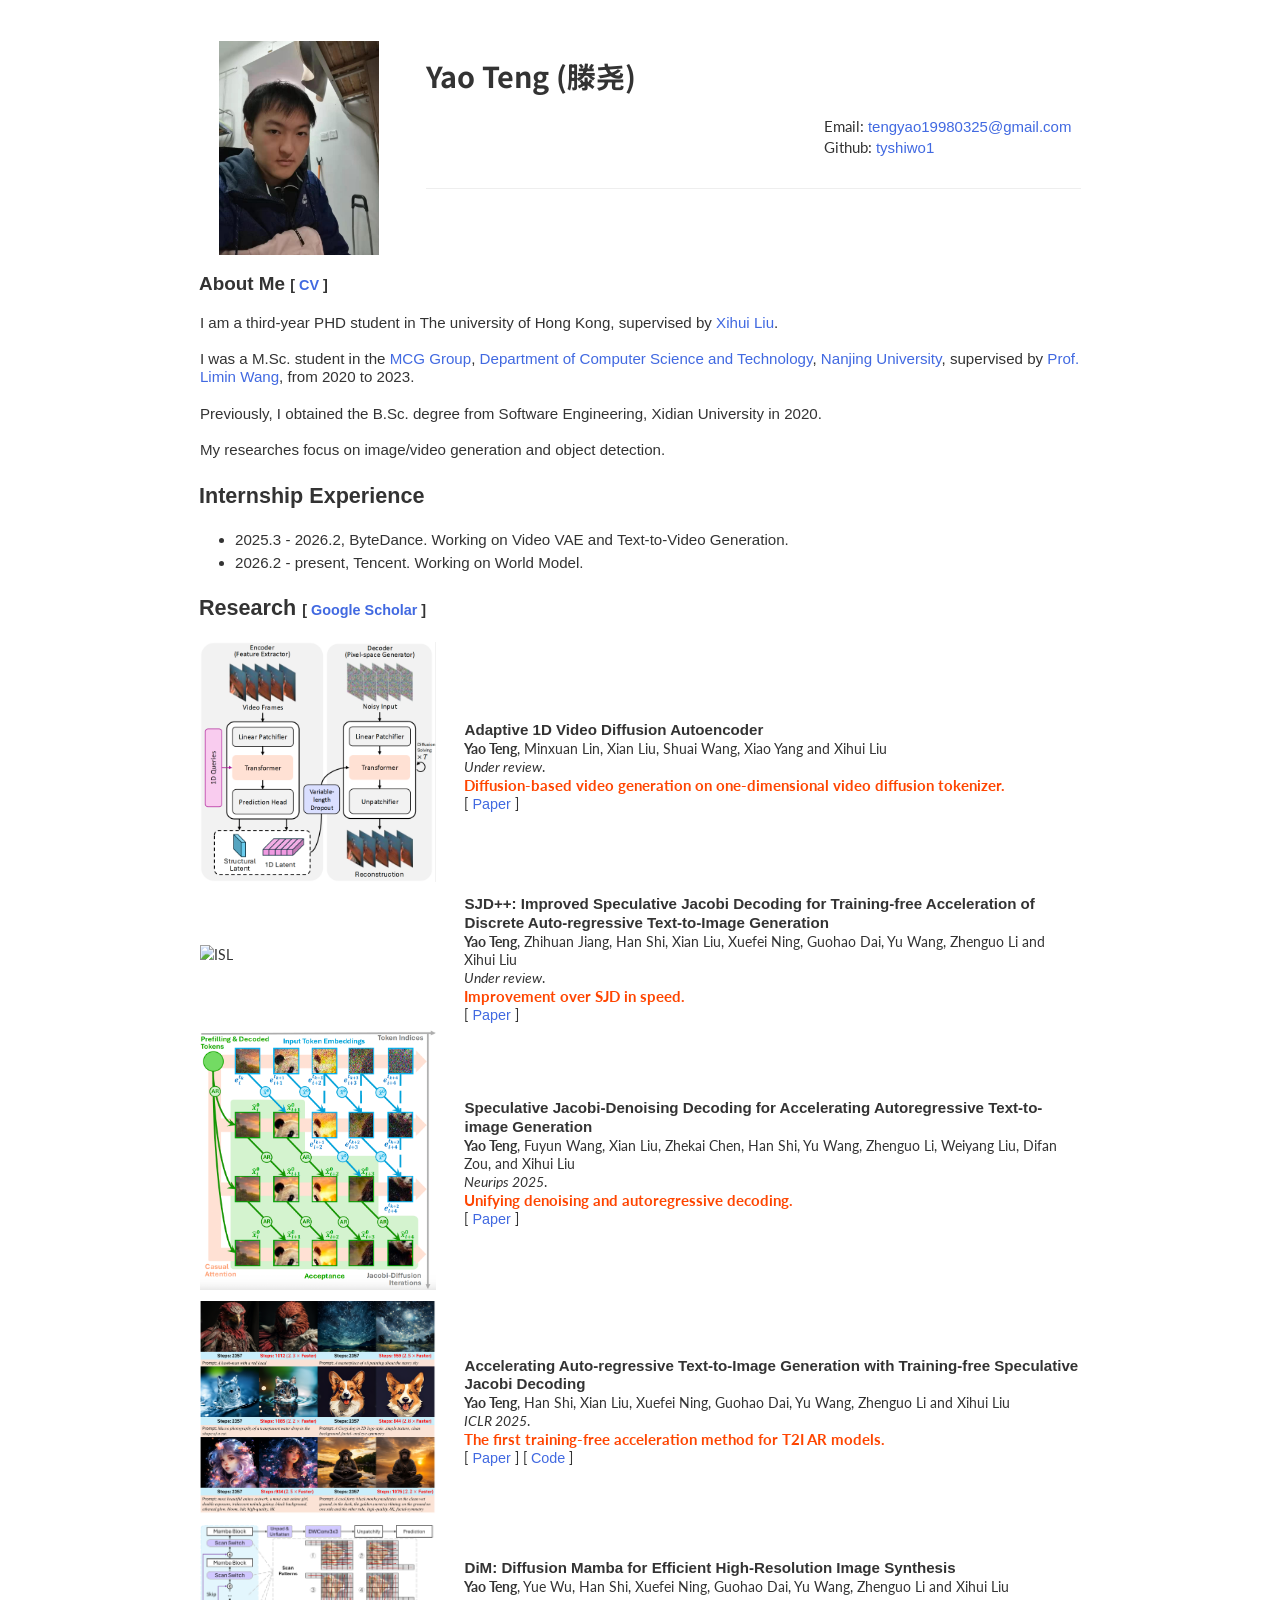
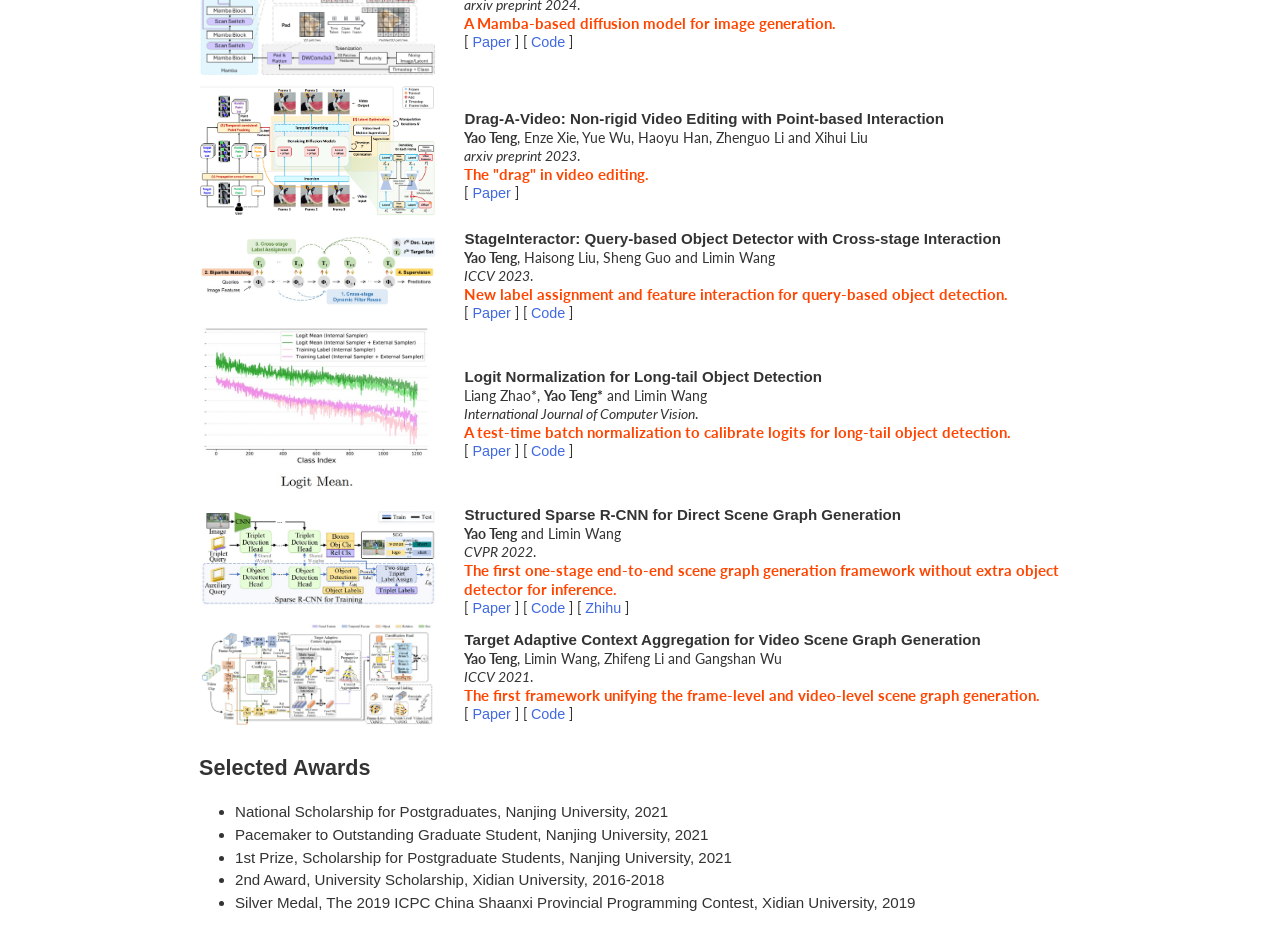
==== index.html @ 65723d26 "Update index.html" ====
<!DOCTYPE html>
<html>
<head>

	<!-- Global site tag (gtag.js) - Google Analytics -->
	<script async src="https://www.googletagmanager.com/gtag/js?id=UA-172831425-1"></script>
	<script>
	window.dataLayer = window.dataLayer || [];
	function gtag(){dataLayer.push(arguments);}
	gtag('js', new Date());

	gtag('config', 'UA-172831425-1');
	</script>

	<meta content="en-us" http-equiv="Content-Language">
	<meta content="text/html; charset=utf-8" http-equiv="Content-Type">
	<title>Yao Teng - 滕尧</title>
	<meta charset="utf-8">
	<link rel="preconnect" href="https://fonts.googleapis.com">
	<link rel="preconnect" href="https://fonts.gstatic.com" crossorigin>
	<link href="https://fonts.googleapis.com/css2?family=Lato:ital,wght@0,400;0,700;1,400;1,700&family=Noto+Sans+SC:wght@500&family=Open+Sans&display=swap" rel="stylesheet">
	<link rel="stylesheet" href="css/style.css">
	<script src="https://kit.fontawesome.com/f48e169a29.js" crossorigin="anonymous"></script>
    <link href="css/bootstrap.min.css" rel="stylesheet">

    <!-- MathJax -->
    <!-- <script type="text/javascript"
      src="http://cdn.mathjax.org/mathjax/latest/MathJax.js?config=TeX-AMS-MML_HTMLorMML">
    </script> -->

</head>

<body>
	<div class="container">
		<div class="row">
			<div class="col-sm-3">
				<br/><br/>
				<center><img src="figures/tengyao_new.jpg" width=80% alt="Yao Teng"/></center>
			</div>
		
			<div class="col-sm-9">
				<div class="page-header">
					<div class="row">
						<div class="col-sm-9">
							<h1><font face="Noto Sans SC">Yao Teng <span lang="zh-cn">(滕尧)</span></font></h1>
						</div>
					</div>
					<div class="row">
						<div class="col-sm-7">
							<address>
								<font style="font-size: 12.5pt;">
								<br/>
								</font>
							</address>
						</div>
						<div class="col-sm-5">	
							<font style="font-size: 12.5pt;">
							<a href = "mailto: tengyao19980325@gmail.com" target="'_blank"> <i class="fa-solid fa-envelope"  ></i> </a> Email:  <a href = "mailto: tengyao19980325@gmail.com" target="'_blank"> tengyao19980325@gmail.com </a> <br>
							<a href = ""><i class="fa-brands fa-github"></i></a> Github: <a href="https://github.com/tyshiwo1" target="'_blank">tyshiwo1</a>
							</font>
							<br/><br/>
						</div>
					</div>
				</div>
			</div>
			<br><br>
		</div>


	<h2>About Me <font size="3"> [ <a href="CV_YaoTeng.pdf" target="'_blank">CV</a> ] </h2>
	<table border="1" style="border-width: 0px;">
		<tbody>
			<tr>
				<td style="border-style: none; border-width: medium;">
					<p style="margin-top: 0px; margin-bottom: 3px; line-height: 1.2;"><font face=Helvetica style="font-size: 1.05em;">
					I am a third-year PHD student in The university of Hong Kong, supervised by <a href="https://xh-liu.github.io/" target="'_blank">Xihui Liu</a>. <br>
                    <br>
                    I was a M.Sc. student in the <a href="http://mcg.nju.edu.cn/en/index.html" target="'_blank">MCG Group</a>, <a href="https://www.nju.edu.cn/EN/7f/6b/c7136a163691/page.htm" target="'_blank">Department of Computer Science and Technology</a>, <a href="https://www.nju.edu.cn/EN/main.htm" target="'_blank"> Nanjing University</a>, supervised by <a href="http://wanglimin.github.io/" target="'_blank">Prof. Limin Wang</a>, from 2020 to 2023. <br>
					<br>
					Previously, I obtained the B.Sc. degree from Software Engineering, Xidian University in 2020.  <br>
					<br>
					My researches focus on image/video generation and object detection.  <br>
					
				</td>
			</tr>
		</tbody>
	</table>

	<h2>Internship Experience</h2>
		<font style="line-height: 1.5;font-size: 1.05em;">
			<ul>
				<li>2025.3 - 2026.2, ByteDance. Working on Video VAE and Text-to-Video Generation.</li>
				<li>2026.2 - present, Tencent. Working on World Model.</li>			</ul>
		</font>

	<h2>Research  <font size="3"> [ <a href="https://scholar.google.com.hk/citations?user=eLIsViIAAAAJ&hl=en" target="'_blank">Google Scholar</a> ] </font> </h2>
	<table style="border-width: 2px;">

		<tbody><tr></tr>
			<td width="30%" valign="middle"><p><img src="figures/onedva.png" width=90% alt="ISL" style="border-style: none" align="top"></p></td>
			<td width="70%" valign="middle"><p style="margin-top: 3px; margin-bottom: 3px; line-height: 1.25;"> 
				<b>Adaptive 1D Video Diffusion Autoencoder </b><br>
				<strong>Yao Teng</strong>, Minxuan Lin, Xian Liu, Shuai Wang, Xiao Yang and Xihui Liu<br>
				<em>Under review</em>.<br>
				<alert>Diffusion-based video generation on one-dimensional video diffusion tokenizer. </alert><br>
			[ <a href="https://arxiv.org/abs/2602.04220" target="'_blank">Paper</a> ]
			</p></td></tr>
		</tbody>

		<tbody><tr></tr>
			<td width="30%" valign="middle"><p><img src="figures/sjd++.png" width=90% alt="ISL" style="border-style: none" align="top"></p></td>
			<td width="70%" valign="middle"><p style="margin-top: 3px; margin-bottom: 3px; line-height: 1.25;"> 
				<b>SJD++: Improved Speculative Jacobi Decoding for Training-free Acceleration of Discrete Auto-regressive Text-to-Image Generation </b><br>
				<strong>Yao Teng</strong>, Zhihuan Jiang, Han Shi, Xian Liu, Xuefei Ning, Guohao Dai, Yu Wang, Zhenguo Li and Xihui Liu<br>
				<em>Under review</em>.<br>
				<alert>Improvement over SJD in speed. </alert><br>
			[ <a href="https://arxiv.org/abs/2512.07503" target="'_blank">Paper</a> ]
			</p></td></tr>
		</tbody>

		<tbody><tr></tr>
			<td width="30%" valign="middle"><p><img src="figures/sjd2.png" width=90% alt="ISL" style="border-style: none" align="top"></p></td>
			<td width="70%" valign="middle"><p style="margin-top: 3px; margin-bottom: 3px; line-height: 1.25;"> 
				<b>Speculative Jacobi-Denoising Decoding for Accelerating Autoregressive Text-to-image Generation </b><br>
				<strong>Yao Teng</strong>, Fuyun Wang, Xian Liu, Zhekai Chen, Han Shi, Yu Wang, Zhenguo Li, Weiyang Liu, Difan Zou, and Xihui Liu<br>
				<em>Neurips 2025</em>.<br>
				<alert>Unifying denoising and autoregressive decoding. </alert><br>
			[ <a href="https://arxiv.org/abs/2510.08994" target="'_blank">Paper</a> ]
			</p></td></tr>
		</tbody>

        <tbody><tr></tr>
			<td width="30%" valign="middle"><p><img src="figures/sjd.png" width=90% alt="ISL" style="border-style: none" align="top"></p></td>
			<td width="70%" valign="middle"><p style="margin-top: 3px; margin-bottom: 3px; line-height: 1.25;"> 
				<b>Accelerating Auto-regressive Text-to-Image Generation with Training-free Speculative Jacobi Decoding </b><br>
				<strong>Yao Teng</strong>, Han Shi, Xian Liu, Xuefei Ning, Guohao Dai, Yu Wang, Zhenguo Li and Xihui Liu<br>
				<em>ICLR 2025</em>.<br>
				<alert>The first training-free acceleration method for T2I AR models. </alert><br>
			[ <a href="https://arxiv.org/abs/2410.01699" target="'_blank">Paper</a> ]
			[ <a href="https://github.com/tyshiwo1/SJD-T2I-AR" target="'_blank">Code</a> ]
			</p></td></tr>
		</tbody>
		
		<tbody><tr>
			<td width="30%" valign="middle"><p><img src="figures/dim.png" width=90% alt="ISL" style="border-style: none" align="top"></p></td>
			<td width="70%" valign="middle"><p style="margin-top: 3px; margin-bottom: 3px; line-height: 1.25;"> 
				<b>DiM: Diffusion Mamba for Efficient High-Resolution Image Synthesis </b><br>
				<strong>Yao Teng</strong>, Yue Wu, Han Shi, Xuefei Ning, Guohao Dai, Yu Wang, Zhenguo Li and Xihui Liu<br>
				<em>arxiv preprint 2024</em>.<br>
				<alert>A Mamba-based diffusion model for image generation. </alert><br>
			[ <a href="https://arxiv.org/pdf/2405.14224" target="'_blank">Paper</a> ]
			[ <a href="https://github.com/tyshiwo1/DiM-DiffusionMamba" target="'_blank">Code</a> ]
			</p></td></tr>
		</tbody>

		<tbody><tr>
			<td width="30%" valign="middle"><p><img src="figures/dragavideo.png" width=90% alt="ISL" style="border-style: none" align="top"></p></td>
			<td width="70%" valign="middle"><p style="margin-top: 3px; margin-bottom: 3px; line-height: 1.25;"> 
				<b>Drag-A-Video: Non-rigid Video Editing with Point-based Interaction </b><br>
				<strong>Yao Teng</strong>, Enze Xie, Yue Wu, Haoyu Han, Zhenguo Li and Xihui Liu<br>
				<em>arxiv preprint 2023</em>.<br>
				<alert>The "drag" in video editing. </alert><br>
			[ <a href="https://arxiv.org/pdf/2312.02936.pdf" target="'_blank">Paper</a> ]
			</p></td></tr>
		</tbody>
        
        <tbody><tr>
			<td width="30%" valign="middle"><p><img src="figures/stage_interactor.jpg" width=90% alt="ISL" style="border-style: none" align="top"></p></td>
			<td width="70%" valign="middle"><p style="margin-top: 3px; margin-bottom: 3px; line-height: 1.25;"> 
				<b>StageInteractor: Query-based Object Detector with Cross-stage Interaction </b><br>
				<strong>Yao Teng</strong>, Haisong Liu, Sheng Guo and Limin Wang<br>
				<em>ICCV 2023</em>.<br>
				<alert>New label assignment and feature interaction for query-based object detection. </alert><br>
			[ <a href="https://openaccess.thecvf.com/content/ICCV2023/papers/Teng_StageInteractor_Query-based_Object_Detector_with_Cross-stage_Interaction_ICCV_2023_paper.pdf" target="'_blank">Paper</a> ]
			[ <a href="https://github.com/MCG-NJU/StageInteractor" target="'_blank">Code</a> ]
			</p></td></tr>
		</tbody>

		<tbody><tr>
			<td width="30%" valign="middle"><p><img src="figures/logn.jpg" width=90% alt="ISL" style="border-style: none" align="top"></p></td>
			<td width="70%" valign="middle"><p style="margin-top: 3px; margin-bottom: 3px; line-height: 1.25;"> 
				<b>Logit Normalization for Long-tail Object Detection </b><br>
				Liang Zhao*, <strong>Yao Teng*</strong> and Limin Wang<br>
				<em>International Journal of Computer Vision</em>.<br>
				<alert>A test-time batch normalization to calibrate logits for long-tail object detection. </alert><br>
			[ <a href="https://arxiv.org/pdf/2203.17020.pdf" target="'_blank">Paper</a> ]
			[ <a href="https://github.com/MCG-NJU/LogN" target="'_blank">Code</a> ]
			</p></td></tr>
		</tbody>

		<tbody><tr>
			<td width="30%" valign="middle"><p><img src="figures/ss-rcnn.jpg" width=90% alt="ISL" style="border-style: none" align="top"></p></td>
			<td width="70%" valign="middle"><p style="margin-top: 3px; margin-bottom: 3px; line-height: 1.25;">
				<b>Structured Sparse R-CNN for Direct Scene Graph Generation</b><br>
				<strong>Yao Teng</strong> and Limin Wang<br>
				<em>CVPR 2022</em>.<br>
				<alert>The first one-stage end-to-end scene graph generation framework without extra object detector for inference.</alert><br>
			[ <a href="https://openaccess.thecvf.com/content/CVPR2022/papers/Teng_Structured_Sparse_R-CNN_for_Direct_Scene_Graph_Generation_CVPR_2022_paper.pdf" target="'_blank">Paper</a> ]
			[ <a href="https://github.com/MCG-NJU/Structured-Sparse-RCNN" target="'_blank">Code</a> ]
            [ <a href="https://zhuanlan.zhihu.com/p/492255428" target="'_blank">Zhihu</a> ]
			</p></td></tr>
		</tbody>

		<tbody><tr>
			<td width="30%" valign="middle"><p><img src="figures/trace.jpg" width=90% alt="ISL" style="border-style: none" align="top"></p></td>
			<td width="70%" valign="middle"><p style="margin-top: 3px; margin-bottom: 3px; line-height: 1.25;">
				<b>Target Adaptive Context Aggregation for Video Scene Graph Generation</b><br>
				<strong>Yao Teng</strong>, Limin Wang, Zhifeng Li and Gangshan Wu<br>
				<em>ICCV 2021</em>.<br>
				<alert>The first framework unifying the frame-level and video-level scene graph generation.</alert><br>
			[ <a href="https://openaccess.thecvf.com/content/ICCV2021/papers/Teng_Target_Adaptive_Context_Aggregation_for_Video_Scene_Graph_Generation_ICCV_2021_paper.pdf" target="'_blank">Paper</a> ]
			[ <a href="https://github.com/MCG-NJU/TRACE" target="'_blank">Code</a> ]
			</p></td></tr>
		</tbody>
				
	</table>

	
	<h2>Selected Awards</h2>
		<font style="line-height: 1.5;font-size: 1.05em;">
			<ul>
				<li>National Scholarship for Postgraduates, Nanjing University, 2021</li>
				<li>Pacemaker to Outstanding Graduate Student, Nanjing University, 2021</li>
				<li>1st Prize, Scholarship for Postgraduate Students, Nanjing University, 2021</li>
                <li>2nd Award, University Scholarship, Xidian University, 2016-2018</li>
				<li>Silver Medal, The 2019 ICPC China Shaanxi Provincial Programming Contest, Xidian University, 2019</li>
			</ul>
		</font>

	<!--
	<h2> Miscellaneous</h2>
		<table border="1" style="border-width: 0px;" width="900">
			<tbody>
				<tr>
					<td style="border-style: none; border-width: medium;">
						<p style="margin-top: 3px; margin-bottom: 3px; line-height: 1;"><font face="Open Sans" style="font-size: 11pt;">
							TODO
						<br><br>
                            TODO
						<br><br>

					</font></p><font face="Open Sans" style="font-size: 11pt;"></font>
					</td>
				</tr>
			</tbody>
		</table><br>
		
	-->
	</div>
    <script type='text/javascript' id='clustrmaps' src='//cdn.clustrmaps.com/map_v2.js?cl=ff0202&w=155&t=n&d=S8GixmBxbfw9KGb7Jf6Zh1rT-XqpkzRGs7HO_MYdewM&co=68c0ff&ct=ffffff&cmo=eeff00&cmn=f6a2ff'></script>
</body>
---- css/style.css ----
h1{
    font-family: 'Noto Sans SC';
}

h2{
    font-family: Helvetica;
}
input,label,textarea,ul,li{
    font-family: Helvetica, sans-serif;
}

.container {
    zoom: 0.9;
    margin-left: auto;
    margin-right: auto;
    vertical-align: middle;
    text-align: middle;
    width: 980px;
    
}

a {
    text-decoration:none;
    font-family:Helvetica;
}
a:any-link{color: royalblue;}
a:link{color:royalblue;}
a:visited{color:royalblue;}
a:hover{color:blue;}

b {
font-family: Helvetica, sans-serif;
font-weight: bold;
font-size: 1.05em;
}

h1 {
    text-align: left;
}
/* * {
margin: 1pt;
padding: 1pt;
}
*/
body {
/* position: relative; */
/* margin: 3em auto 2em auto; */
/* width: 800px; */
font-family: Helvetica;
/* background: #eee; */
}

em, i {
	font-style:italic;
}

strong {
font-weight:bold;
}


alert {
font-family: 'Lato';
font-size: 1.05em;
font-weight: bold;
color: orangered;
}

pre, code {
font-family: 'Lucida Console', 'Andale Mono', 'Courier', monospaced;
margin: 1em 0;
padding: 0;
}
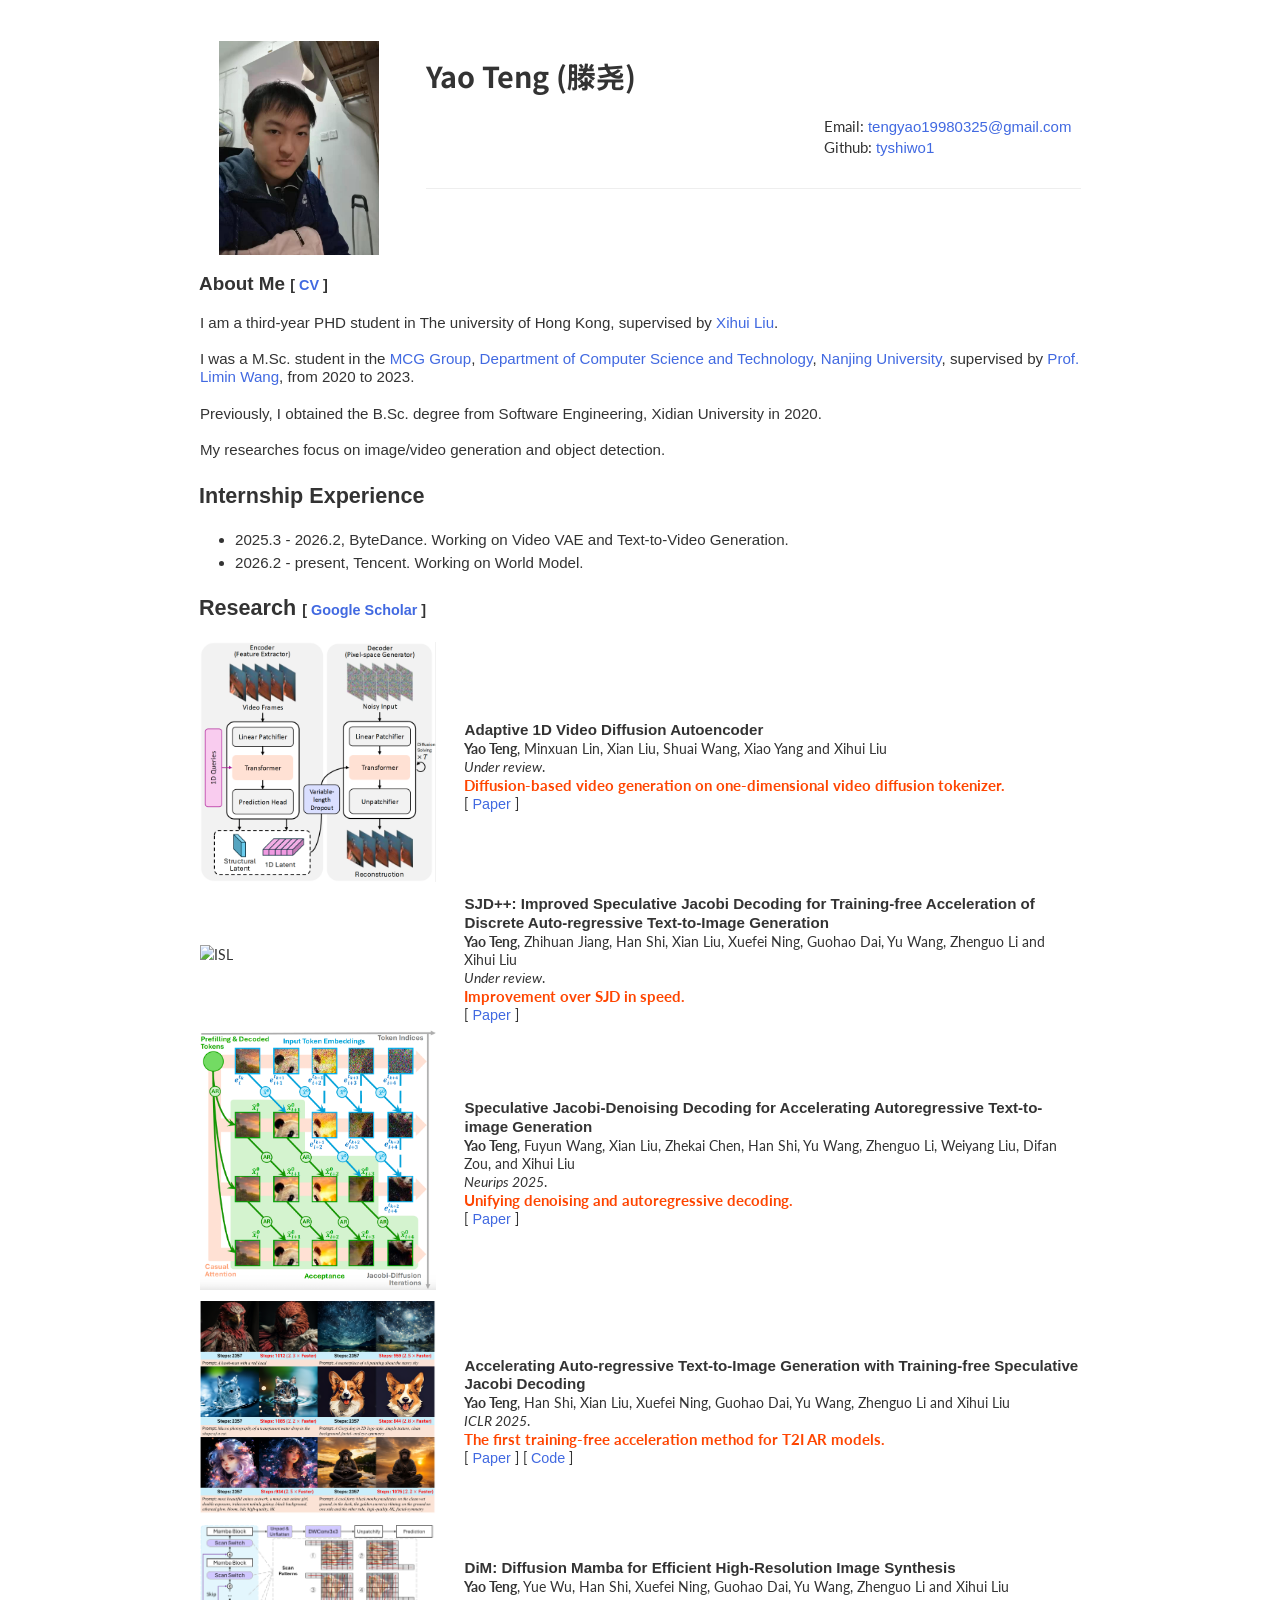
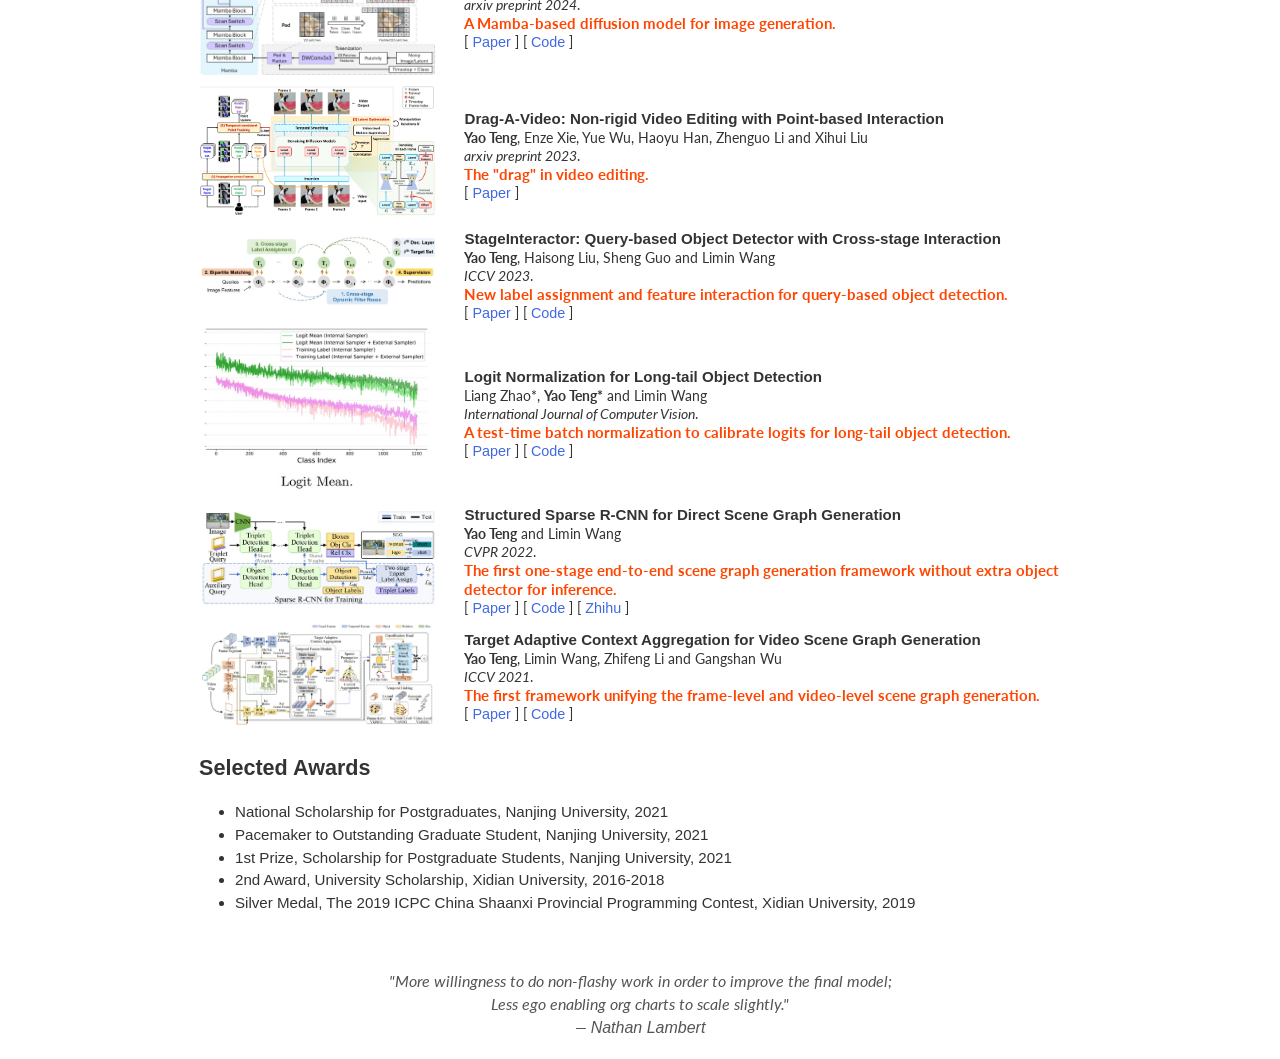
==== commit 11ae6a3d: "Update index.html" ====
--- a/index.html
+++ b/index.html
@@ -248,5 +248,13 @@
 		
 	-->
 	</div>
+
+	<!-- Epigraph -->
+	<div style="text-align: center; margin-top: 40px; margin-bottom: 20px; font-style: italic; color: #555; font-family: 'Lato', sans-serif;">
+		"More willingness to do non-flashy work in order to improve the final model;<br>
+		Less ego enabling org charts to scale slightly."<br>
+		— <a href="https://www.interconnects.ai/p/notes-from-inside-chinas-ai-labs" target="_blank" style="color: #555; text-decoration: none;">Nathan Lambert</a>
+	</div>
+
     <script type='text/javascript' id='clustrmaps' src='//cdn.clustrmaps.com/map_v2.js?cl=ff0202&w=155&t=n&d=S8GixmBxbfw9KGb7Jf6Zh1rT-XqpkzRGs7HO_MYdewM&co=68c0ff&ct=ffffff&cmo=eeff00&cmn=f6a2ff'></script>
 </body>
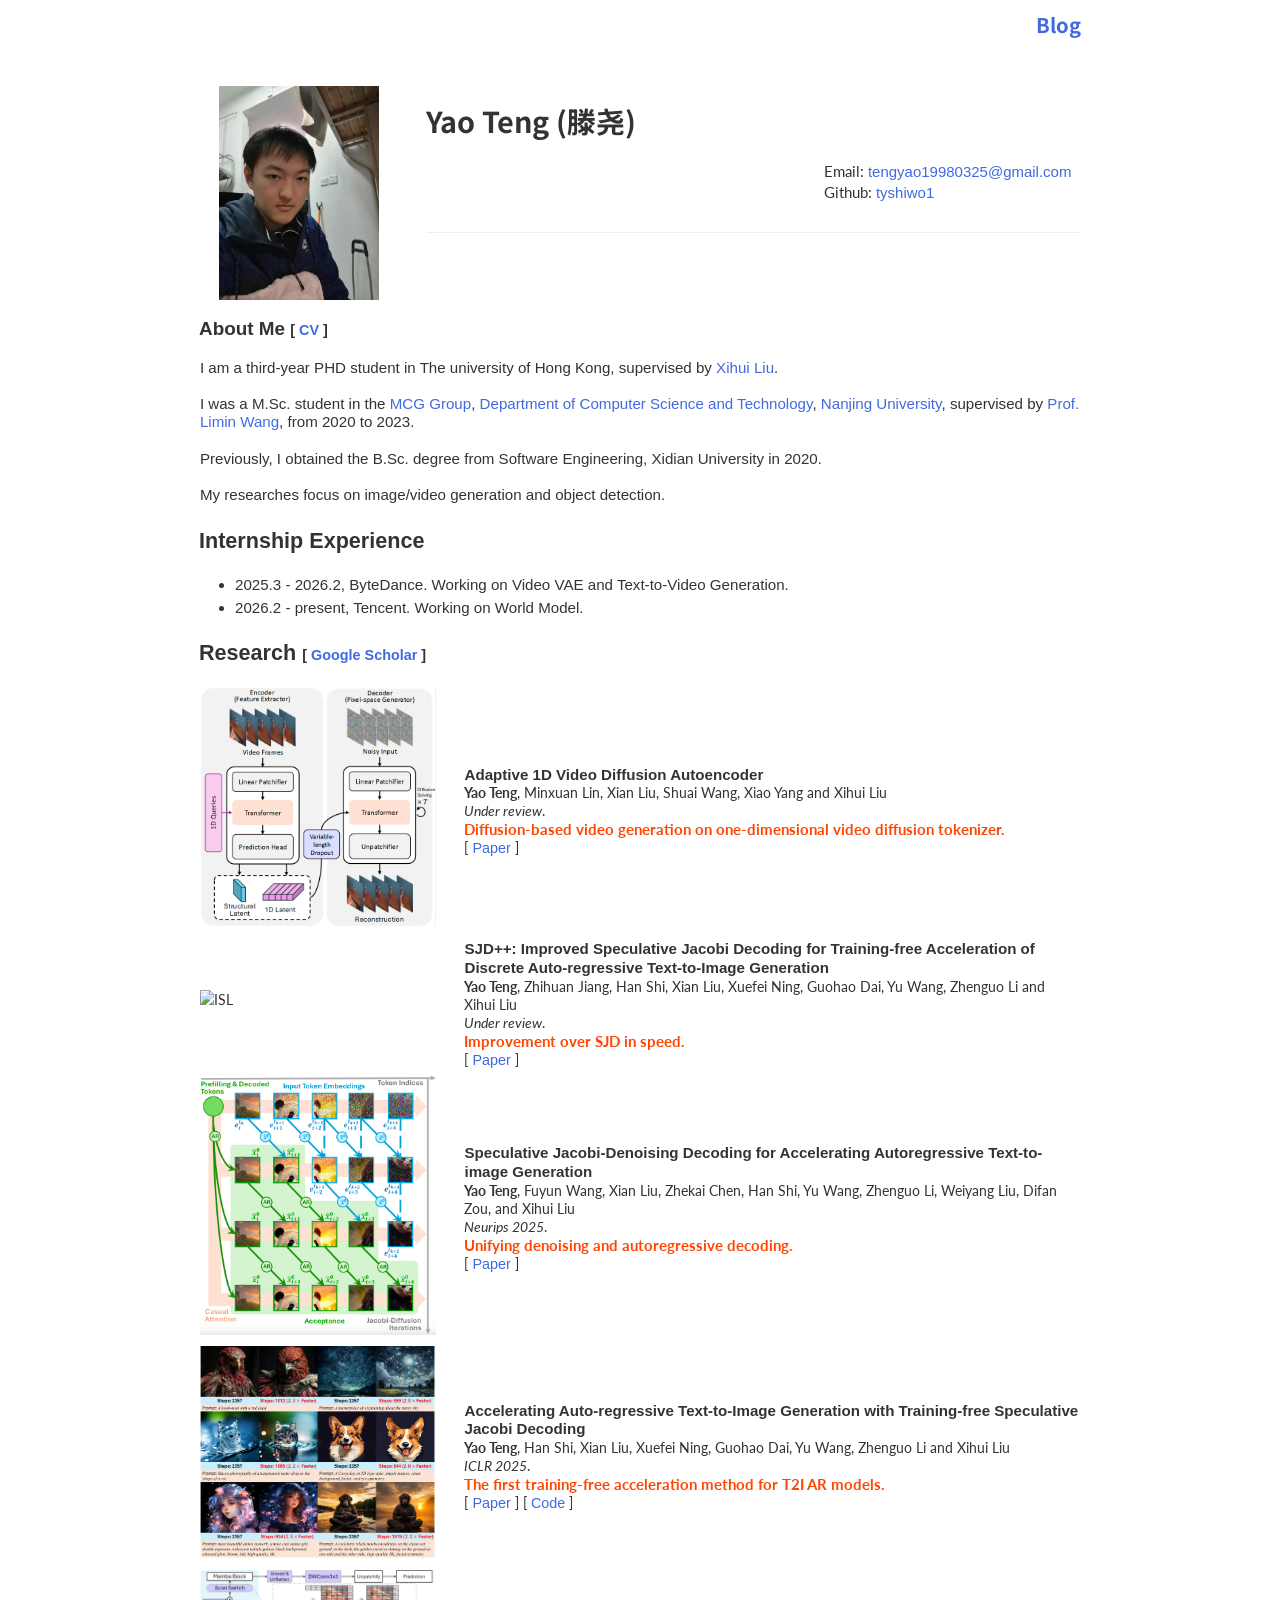
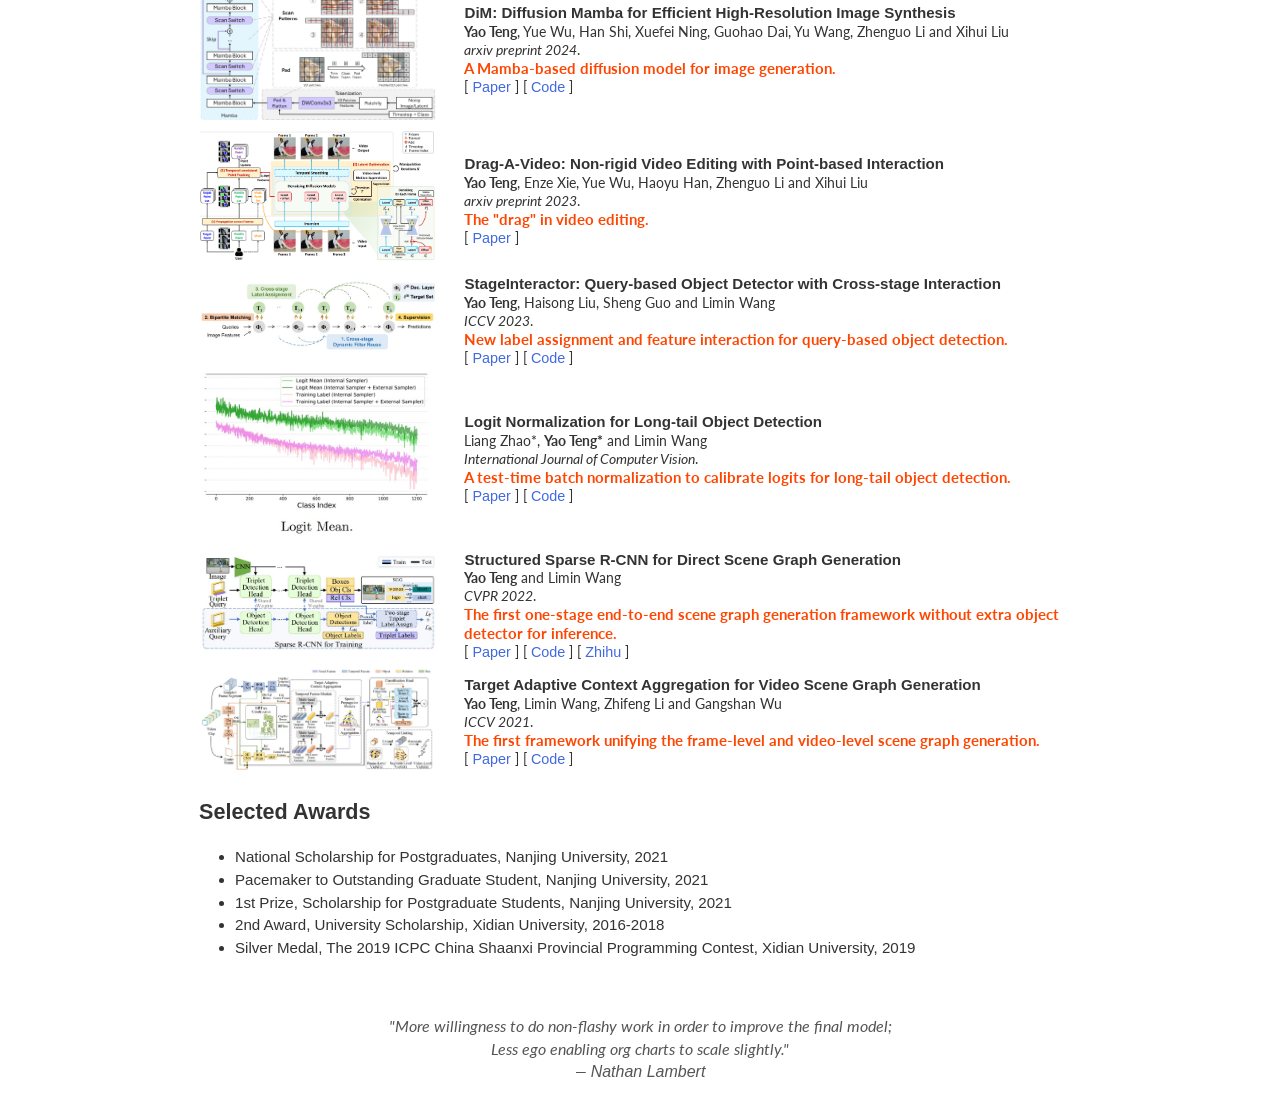
==== commit 2e63015c: "Update index.html" ====
--- a/index.html
+++ b/index.html
@@ -33,6 +33,9 @@
 
 <body>
 	<div class="container">
+		<div style="text-align: right; margin: 12px 0 6px 0;">
+			<a href="blog/" style="font-family: 'SimHei', 'Heiti SC', 'Noto Sans SC', sans-serif; font-size: 1.6em; font-weight: bold;">Blog</a>
+		</div>
 		<div class="row">
 			<div class="col-sm-3">
 				<br/><br/>
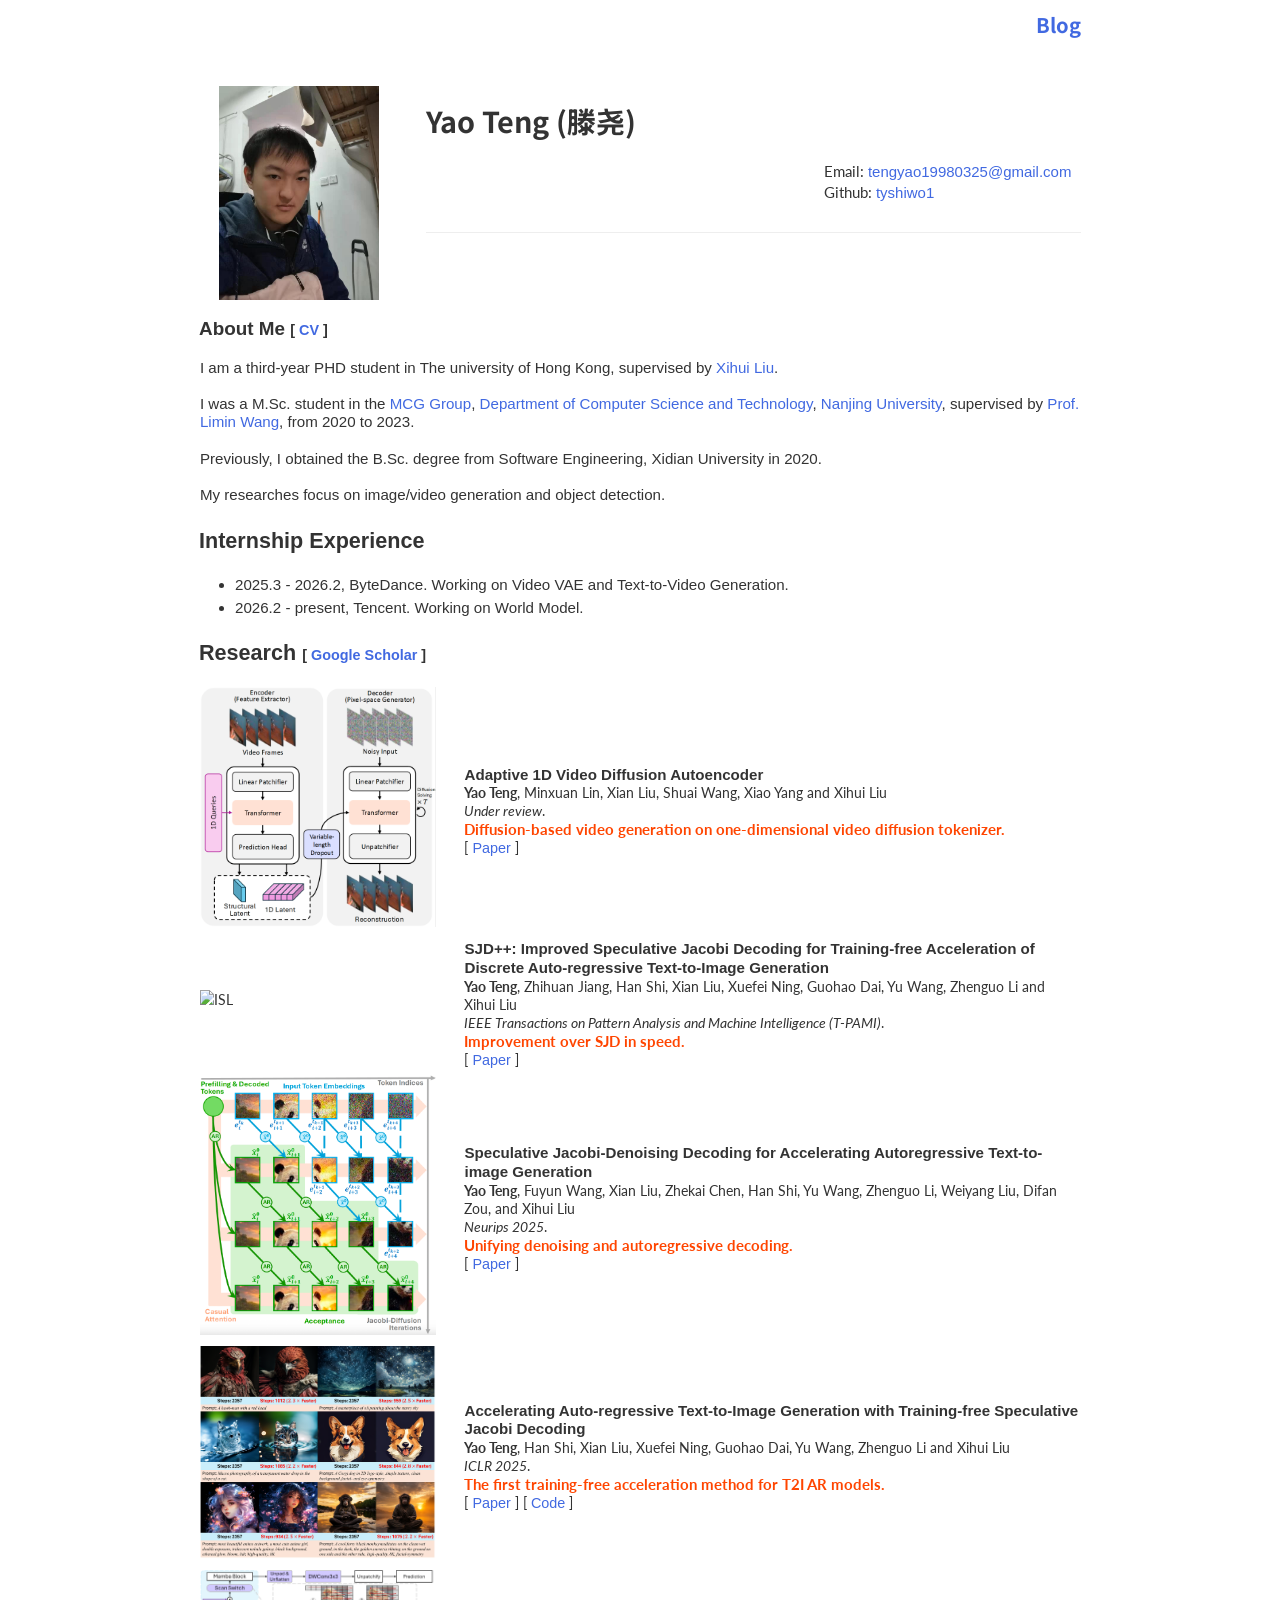
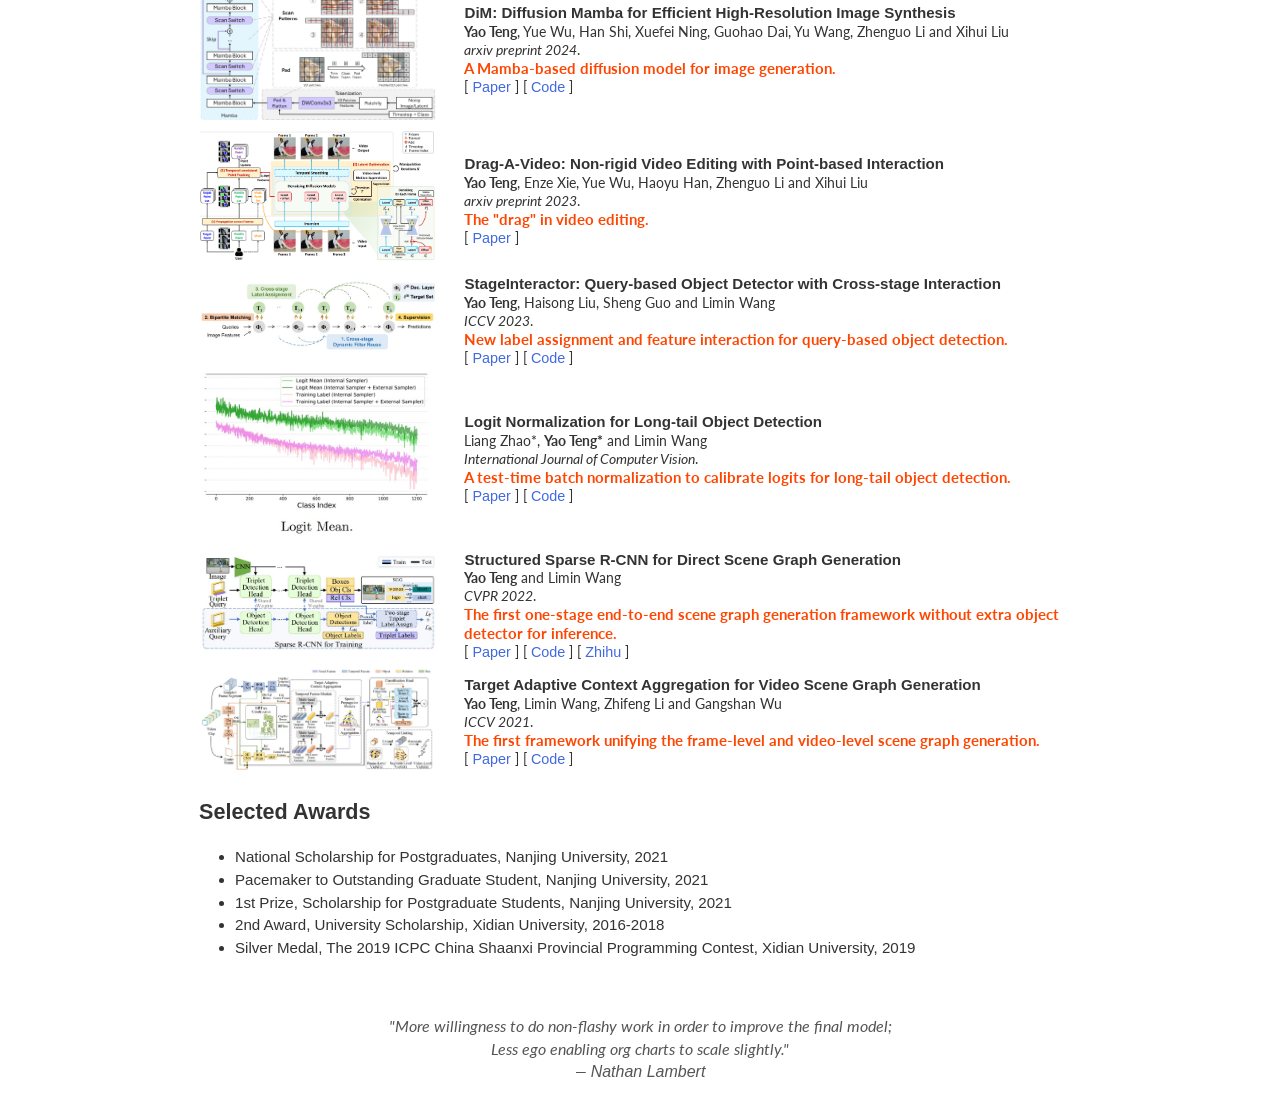
==== commit 5eb7bb8a: "Update index.html" ====
--- a/index.html
+++ b/index.html
@@ -116,7 +116,7 @@
 			<td width="70%" valign="middle"><p style="margin-top: 3px; margin-bottom: 3px; line-height: 1.25;"> 
 				<b>SJD++: Improved Speculative Jacobi Decoding for Training-free Acceleration of Discrete Auto-regressive Text-to-Image Generation </b><br>
 				<strong>Yao Teng</strong>, Zhihuan Jiang, Han Shi, Xian Liu, Xuefei Ning, Guohao Dai, Yu Wang, Zhenguo Li and Xihui Liu<br>
-				<em>Under review</em>.<br>
+				<em>IEEE Transactions on Pattern Analysis and Machine Intelligence (T-PAMI)</em>.<br>
 				<alert>Improvement over SJD in speed. </alert><br>
 			[ <a href="https://arxiv.org/abs/2512.07503" target="'_blank">Paper</a> ]
 			</p></td></tr>
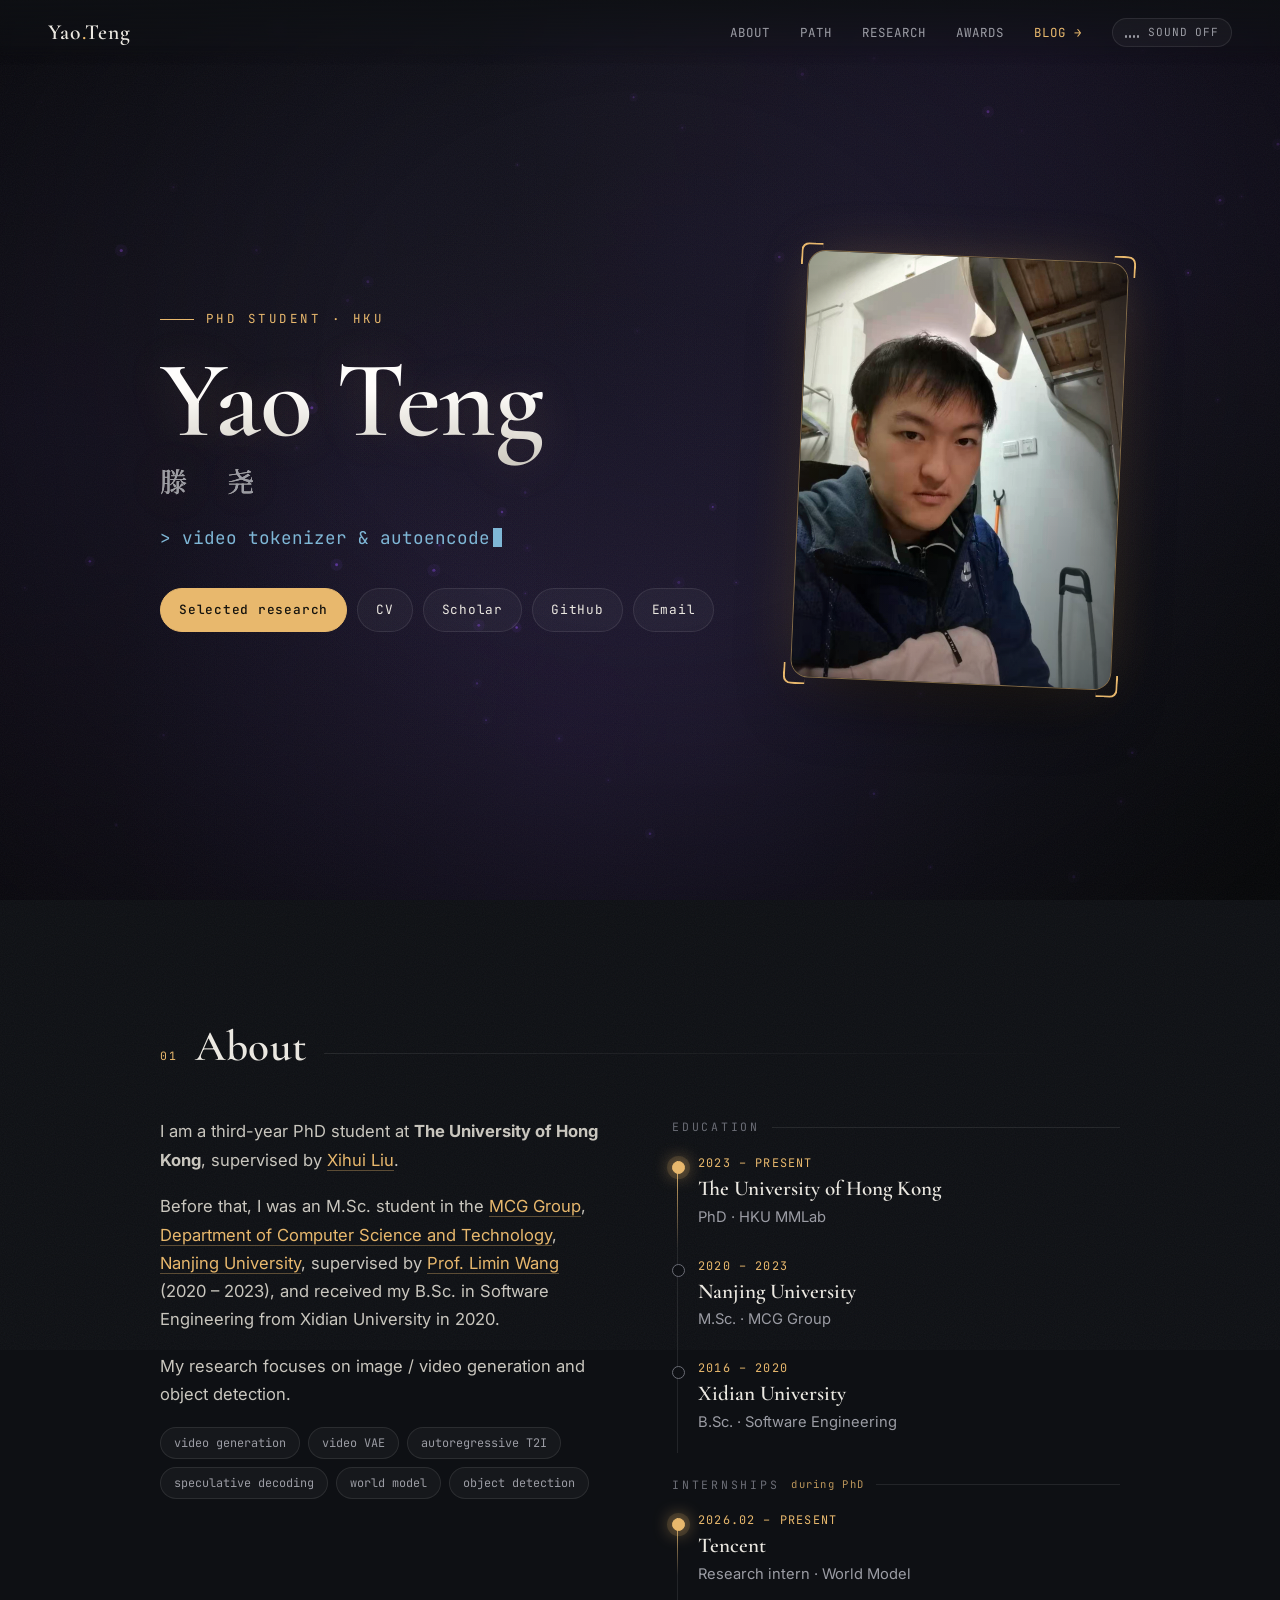
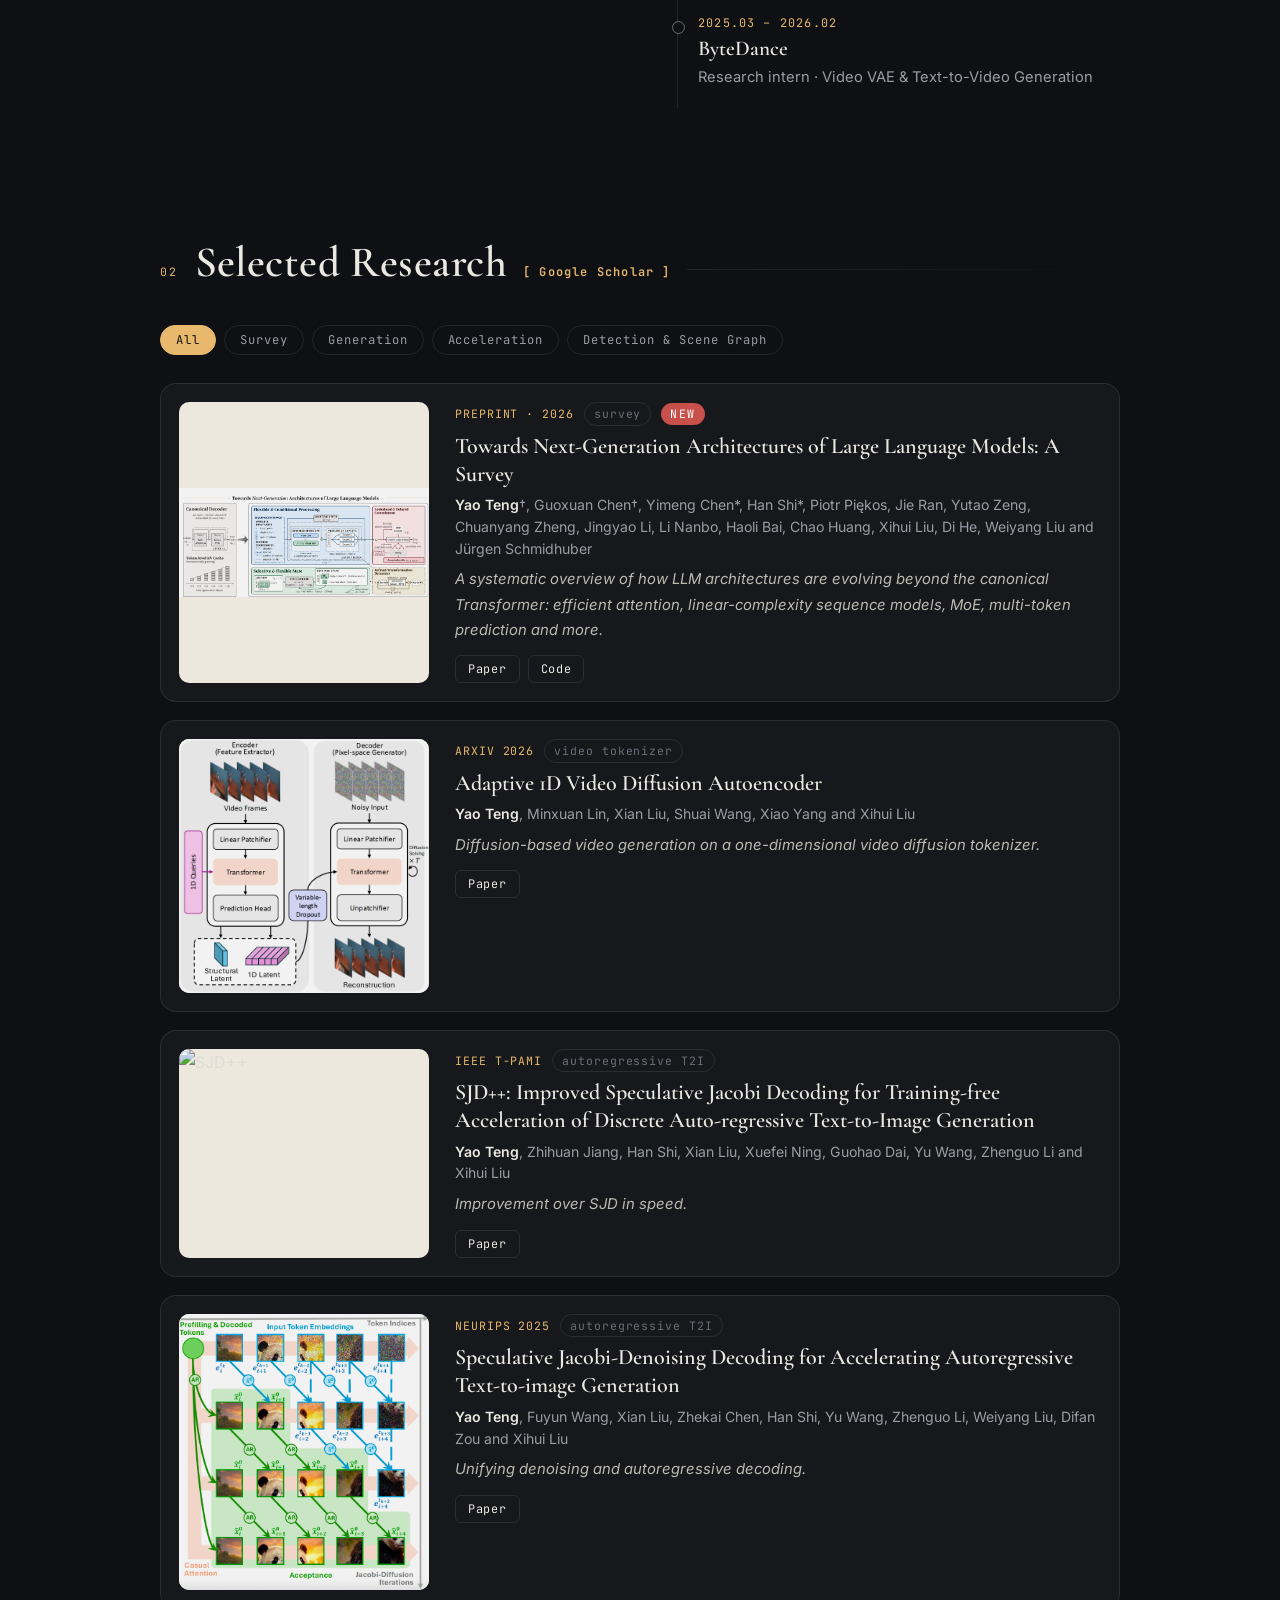
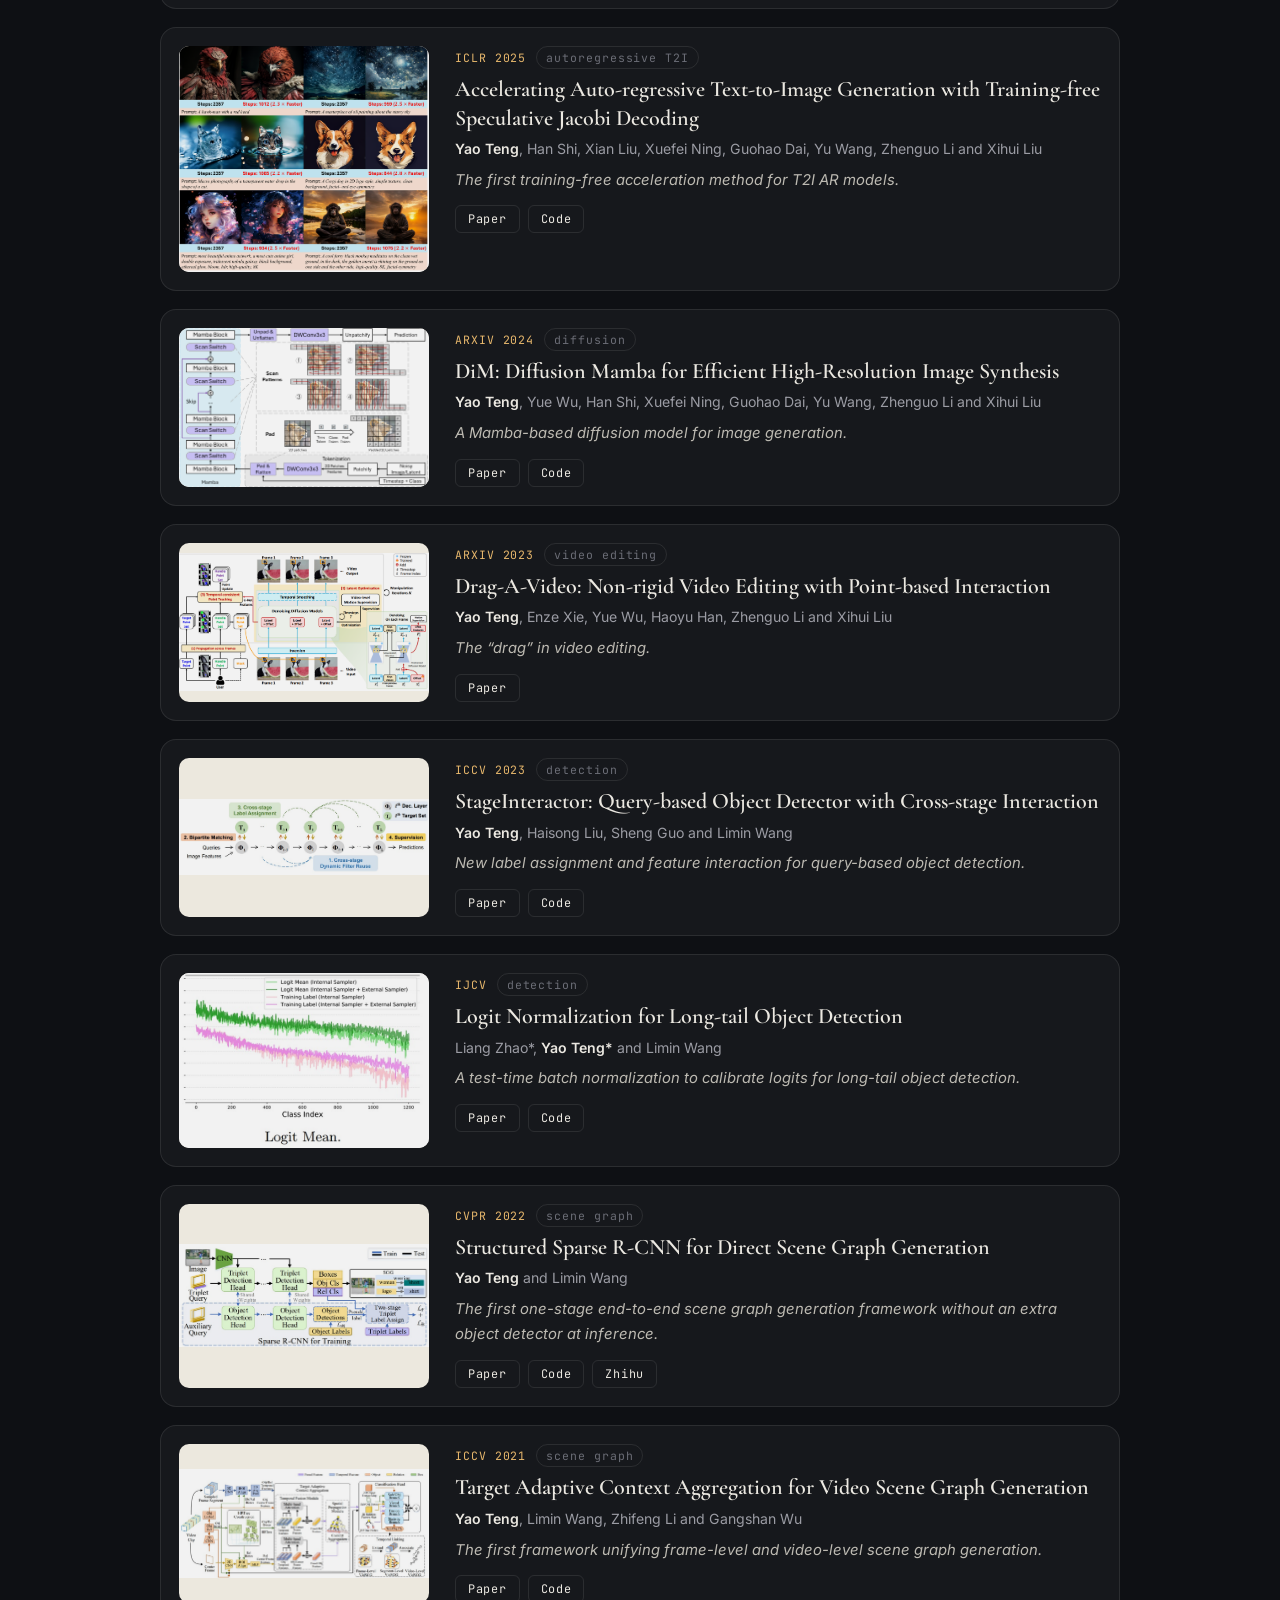
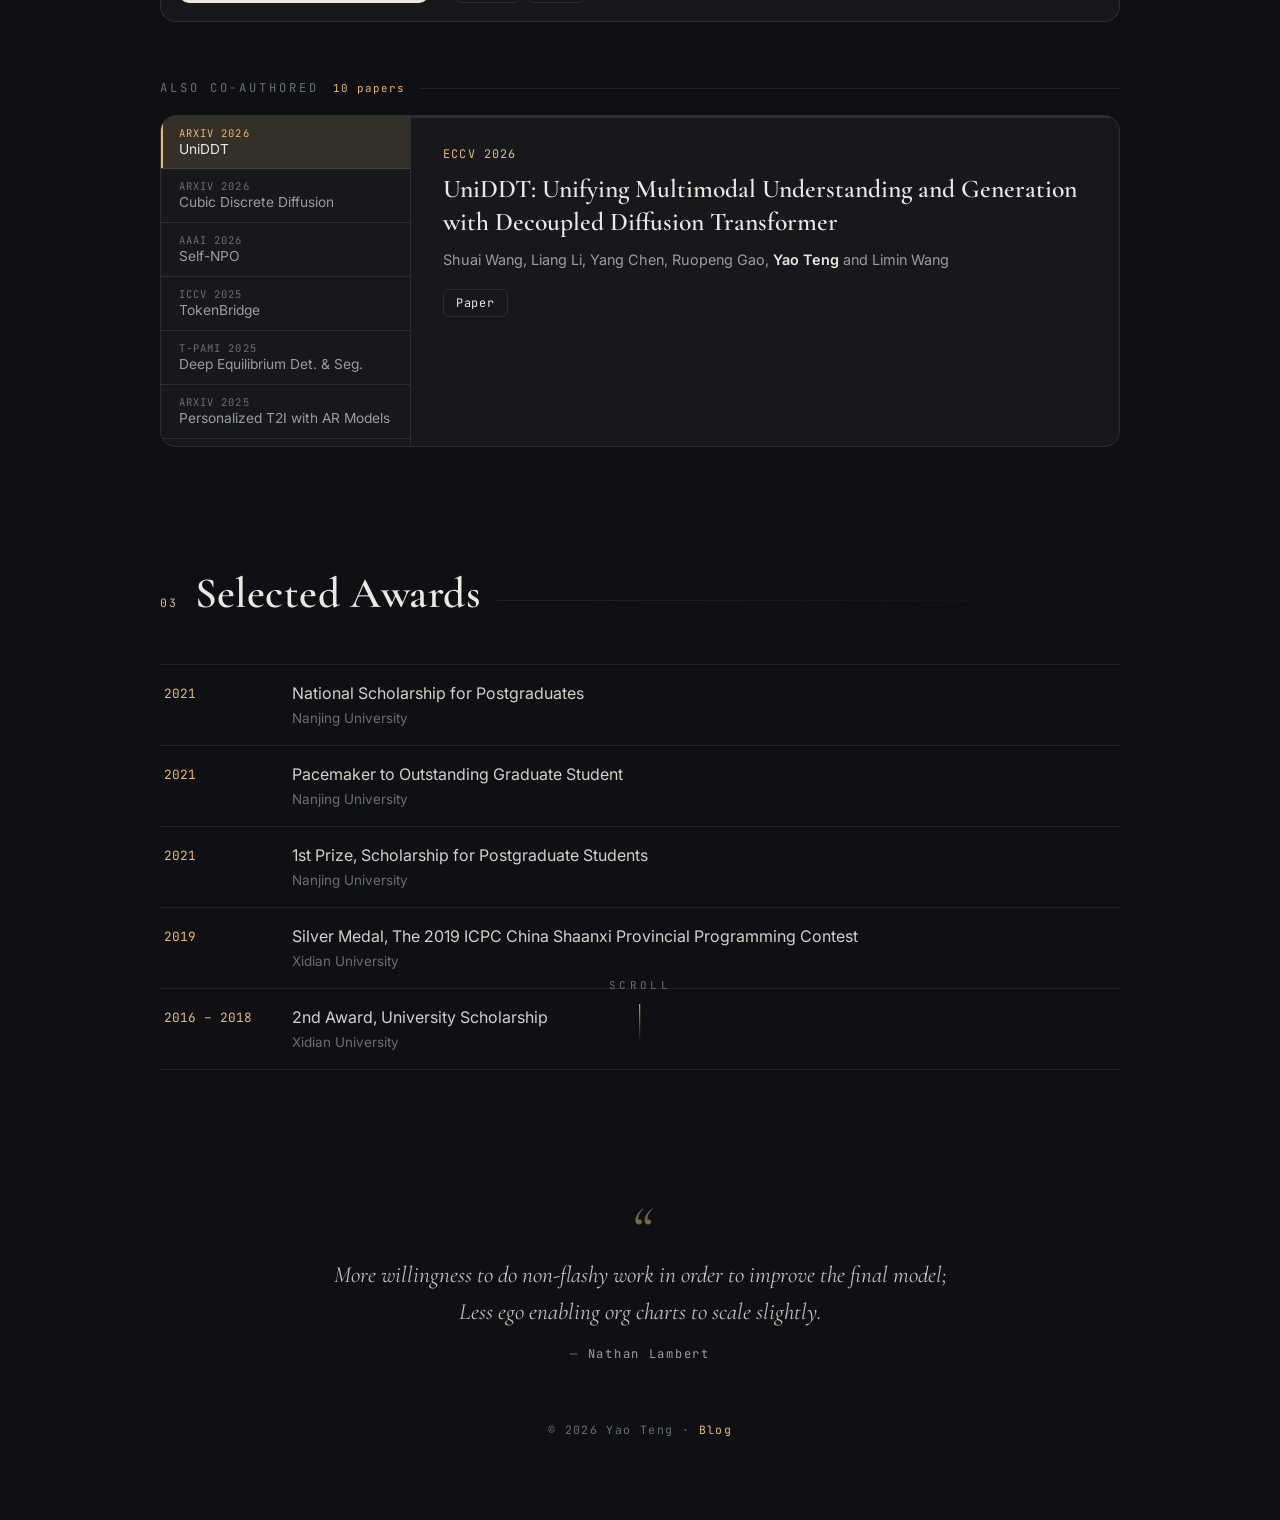
==== commit 94d3739e: "update my main page" ====
--- a/index.html
+++ b/index.html
@@ -1,263 +1,426 @@
-
 <!DOCTYPE html>
-<html>
+<html lang="en">
 <head>
-
 	<!-- Global site tag (gtag.js) - Google Analytics -->
 	<script async src="https://www.googletagmanager.com/gtag/js?id=UA-172831425-1"></script>
 	<script>
 	window.dataLayer = window.dataLayer || [];
 	function gtag(){dataLayer.push(arguments);}
 	gtag('js', new Date());
-
 	gtag('config', 'UA-172831425-1');
 	</script>
 
-	<meta content="en-us" http-equiv="Content-Language">
-	<meta content="text/html; charset=utf-8" http-equiv="Content-Type">
+	<meta charset="utf-8">
+	<meta name="viewport" content="width=device-width, initial-scale=1, viewport-fit=cover">
+	<meta name="theme-color" content="#0e1014">
+	<meta name="description" content="Yao Teng (滕尧) - PhD student at HKU. Research on image/video generation, world models and object detection.">
 	<title>Yao Teng - 滕尧</title>
-	<meta charset="utf-8">
+
 	<link rel="preconnect" href="https://fonts.googleapis.com">
 	<link rel="preconnect" href="https://fonts.gstatic.com" crossorigin>
-	<link href="https://fonts.googleapis.com/css2?family=Lato:ital,wght@0,400;0,700;1,400;1,700&family=Noto+Sans+SC:wght@500&family=Open+Sans&display=swap" rel="stylesheet">
-	<link rel="stylesheet" href="css/style.css">
-	<script src="https://kit.fontawesome.com/f48e169a29.js" crossorigin="anonymous"></script>
-    <link href="css/bootstrap.min.css" rel="stylesheet">
-
-    <!-- MathJax -->
-    <!-- <script type="text/javascript"
-      src="http://cdn.mathjax.org/mathjax/latest/MathJax.js?config=TeX-AMS-MML_HTMLorMML">
-    </script> -->
-
+	<link href="https://fonts.googleapis.com/css2?family=Cormorant+Garamond:ital,wght@0,500;0,600;0,700;1,500&family=Inter:wght@400;500&family=JetBrains+Mono:wght@400;500&family=Noto+Serif+SC:wght@500;600&display=swap" rel="stylesheet">
+	<link rel="stylesheet" href="css/home.css">
+	<script>document.documentElement.classList.add('js');</script>
 </head>
 
 <body>
-	<div class="container">
-		<div style="text-align: right; margin: 12px 0 6px 0;">
-			<a href="blog/" style="font-family: 'SimHei', 'Heiti SC', 'Noto Sans SC', sans-serif; font-size: 1.6em; font-weight: bold;">Blog</a>
-		</div>
-		<div class="row">
-			<div class="col-sm-3">
-				<br/><br/>
-				<center><img src="figures/tengyao_new.jpg" width=80% alt="Yao Teng"/></center>
-			</div>
-		
-			<div class="col-sm-9">
-				<div class="page-header">
-					<div class="row">
-						<div class="col-sm-9">
-							<h1><font face="Noto Sans SC">Yao Teng <span lang="zh-cn">(滕尧)</span></font></h1>
+	<canvas id="fog"></canvas>
+	<div class="vignette"></div>
+	<div class="grain"></div>
+	<div class="lightning"></div>
+
+	<header class="nav">
+		<a class="brand" href="#top">Yao<i>.</i>Teng</a>
+		<nav class="links">
+			<a href="#about">About</a>
+			<a href="#path">Path</a>
+			<a href="#research">Research</a>
+			<a href="#awards">Awards</a>
+			<a class="blog" href="blog/">Blog &rarr;</a>
+			<button class="sound" id="sound" type="button" aria-pressed="false" aria-label="Toggle ambient sound" title="Ambient sound"><span class="eq"><i></i><i></i><i></i><i></i></span><span class="lbl">Sound off</span></button>
+		</nav>
+	</header>
+
+	<main id="top">
+		<!-- ================= HERO ================= -->
+		<div class="wrap">
+			<div class="hero">
+				<div class="hero-grid">
+					<div>
+						<div class="eyebrow">PhD Student &middot; HKU</div>
+						<h1>Yao Teng<span class="zh">滕 尧</span></h1>
+						<p class="role">&gt; <span id="role-text"></span><span class="caret"></span></p>
+						<div class="cta">
+							<a class="btn primary" href="#research">Selected research</a>
+							<a class="btn" href="CV_YaoTeng.pdf" target="_blank" rel="noopener">CV</a>
+							<a class="btn" href="https://scholar.google.com.hk/citations?user=eLIsViIAAAAJ&hl=en" target="_blank" rel="noopener">Scholar</a>
+							<a class="btn" href="https://github.com/tyshiwo1" target="_blank" rel="noopener">GitHub</a>
+							<a class="btn" href="mailto:tengyao19980325@gmail.com">Email</a>
 						</div>
 					</div>
-					<div class="row">
-						<div class="col-sm-7">
-							<address>
-								<font style="font-size: 12.5pt;">
-								<br/>
-								</font>
-							</address>
-						</div>
-						<div class="col-sm-5">	
-							<font style="font-size: 12.5pt;">
-							<a href = "mailto: tengyao19980325@gmail.com" target="'_blank"> <i class="fa-solid fa-envelope"  ></i> </a> Email:  <a href = "mailto: tengyao19980325@gmail.com" target="'_blank"> tengyao19980325@gmail.com </a> <br>
-							<a href = ""><i class="fa-brands fa-github"></i></a> Github: <a href="https://github.com/tyshiwo1" target="'_blank">tyshiwo1</a>
-							</font>
-							<br/><br/>
-						</div>
+					<div class="portrait">
+						<div class="frame"><img src="figures/tengyao_new.jpg" alt="Yao Teng"></div>
+						<span class="corner tl"></span><span class="corner tr"></span><span class="corner bl"></span><span class="corner br"></span>
 					</div>
 				</div>
+				<div class="scroll-hint">scroll</div>
 			</div>
-			<br><br>
 		</div>
 
-
-	<h2>About Me <font size="3"> [ <a href="CV_YaoTeng.pdf" target="'_blank">CV</a> ] </h2>
-	<table border="1" style="border-width: 0px;">
-		<tbody>
-			<tr>
-				<td style="border-style: none; border-width: medium;">
-					<p style="margin-top: 0px; margin-bottom: 3px; line-height: 1.2;"><font face=Helvetica style="font-size: 1.05em;">
-					I am a third-year PHD student in The university of Hong Kong, supervised by <a href="https://xh-liu.github.io/" target="'_blank">Xihui Liu</a>. <br>
-                    <br>
-                    I was a M.Sc. student in the <a href="http://mcg.nju.edu.cn/en/index.html" target="'_blank">MCG Group</a>, <a href="https://www.nju.edu.cn/EN/7f/6b/c7136a163691/page.htm" target="'_blank">Department of Computer Science and Technology</a>, <a href="https://www.nju.edu.cn/EN/main.htm" target="'_blank"> Nanjing University</a>, supervised by <a href="http://wanglimin.github.io/" target="'_blank">Prof. Limin Wang</a>, from 2020 to 2023. <br>
-					<br>
-					Previously, I obtained the B.Sc. degree from Software Engineering, Xidian University in 2020.  <br>
-					<br>
-					My researches focus on image/video generation and object detection.  <br>
-					
-				</td>
-			</tr>
-		</tbody>
-	</table>
-
-	<h2>Internship Experience</h2>
-		<font style="line-height: 1.5;font-size: 1.05em;">
-			<ul>
-				<li>2025.3 - 2026.2, ByteDance. Working on Video VAE and Text-to-Video Generation.</li>
-				<li>2026.2 - present, Tencent. Working on World Model.</li>			</ul>
-		</font>
-
-	<h2>Research  <font size="3"> [ <a href="https://scholar.google.com.hk/citations?user=eLIsViIAAAAJ&hl=en" target="'_blank">Google Scholar</a> ] </font> </h2>
-	<table style="border-width: 2px;">
-
-		<tbody><tr></tr>
-			<td width="30%" valign="middle"><p><img src="figures/onedva.png" width=90% alt="ISL" style="border-style: none" align="top"></p></td>
-			<td width="70%" valign="middle"><p style="margin-top: 3px; margin-bottom: 3px; line-height: 1.25;"> 
-				<b>Adaptive 1D Video Diffusion Autoencoder </b><br>
-				<strong>Yao Teng</strong>, Minxuan Lin, Xian Liu, Shuai Wang, Xiao Yang and Xihui Liu<br>
-				<em>Under review</em>.<br>
-				<alert>Diffusion-based video generation on one-dimensional video diffusion tokenizer. </alert><br>
-			[ <a href="https://arxiv.org/abs/2602.04220" target="'_blank">Paper</a> ]
-			</p></td></tr>
-		</tbody>
-
-		<tbody><tr></tr>
-			<td width="30%" valign="middle"><p><img src="figures/sjd++.png" width=90% alt="ISL" style="border-style: none" align="top"></p></td>
-			<td width="70%" valign="middle"><p style="margin-top: 3px; margin-bottom: 3px; line-height: 1.25;"> 
-				<b>SJD++: Improved Speculative Jacobi Decoding for Training-free Acceleration of Discrete Auto-regressive Text-to-Image Generation </b><br>
-				<strong>Yao Teng</strong>, Zhihuan Jiang, Han Shi, Xian Liu, Xuefei Ning, Guohao Dai, Yu Wang, Zhenguo Li and Xihui Liu<br>
-				<em>IEEE Transactions on Pattern Analysis and Machine Intelligence (T-PAMI)</em>.<br>
-				<alert>Improvement over SJD in speed. </alert><br>
-			[ <a href="https://arxiv.org/abs/2512.07503" target="'_blank">Paper</a> ]
-			</p></td></tr>
-		</tbody>
-
-		<tbody><tr></tr>
-			<td width="30%" valign="middle"><p><img src="figures/sjd2.png" width=90% alt="ISL" style="border-style: none" align="top"></p></td>
-			<td width="70%" valign="middle"><p style="margin-top: 3px; margin-bottom: 3px; line-height: 1.25;"> 
-				<b>Speculative Jacobi-Denoising Decoding for Accelerating Autoregressive Text-to-image Generation </b><br>
-				<strong>Yao Teng</strong>, Fuyun Wang, Xian Liu, Zhekai Chen, Han Shi, Yu Wang, Zhenguo Li, Weiyang Liu, Difan Zou, and Xihui Liu<br>
-				<em>Neurips 2025</em>.<br>
-				<alert>Unifying denoising and autoregressive decoding. </alert><br>
-			[ <a href="https://arxiv.org/abs/2510.08994" target="'_blank">Paper</a> ]
-			</p></td></tr>
-		</tbody>
-
-        <tbody><tr></tr>
-			<td width="30%" valign="middle"><p><img src="figures/sjd.png" width=90% alt="ISL" style="border-style: none" align="top"></p></td>
-			<td width="70%" valign="middle"><p style="margin-top: 3px; margin-bottom: 3px; line-height: 1.25;"> 
-				<b>Accelerating Auto-regressive Text-to-Image Generation with Training-free Speculative Jacobi Decoding </b><br>
-				<strong>Yao Teng</strong>, Han Shi, Xian Liu, Xuefei Ning, Guohao Dai, Yu Wang, Zhenguo Li and Xihui Liu<br>
-				<em>ICLR 2025</em>.<br>
-				<alert>The first training-free acceleration method for T2I AR models. </alert><br>
-			[ <a href="https://arxiv.org/abs/2410.01699" target="'_blank">Paper</a> ]
-			[ <a href="https://github.com/tyshiwo1/SJD-T2I-AR" target="'_blank">Code</a> ]
-			</p></td></tr>
-		</tbody>
-		
-		<tbody><tr>
-			<td width="30%" valign="middle"><p><img src="figures/dim.png" width=90% alt="ISL" style="border-style: none" align="top"></p></td>
-			<td width="70%" valign="middle"><p style="margin-top: 3px; margin-bottom: 3px; line-height: 1.25;"> 
-				<b>DiM: Diffusion Mamba for Efficient High-Resolution Image Synthesis </b><br>
-				<strong>Yao Teng</strong>, Yue Wu, Han Shi, Xuefei Ning, Guohao Dai, Yu Wang, Zhenguo Li and Xihui Liu<br>
-				<em>arxiv preprint 2024</em>.<br>
-				<alert>A Mamba-based diffusion model for image generation. </alert><br>
-			[ <a href="https://arxiv.org/pdf/2405.14224" target="'_blank">Paper</a> ]
-			[ <a href="https://github.com/tyshiwo1/DiM-DiffusionMamba" target="'_blank">Code</a> ]
-			</p></td></tr>
-		</tbody>
-
-		<tbody><tr>
-			<td width="30%" valign="middle"><p><img src="figures/dragavideo.png" width=90% alt="ISL" style="border-style: none" align="top"></p></td>
-			<td width="70%" valign="middle"><p style="margin-top: 3px; margin-bottom: 3px; line-height: 1.25;"> 
-				<b>Drag-A-Video: Non-rigid Video Editing with Point-based Interaction </b><br>
-				<strong>Yao Teng</strong>, Enze Xie, Yue Wu, Haoyu Han, Zhenguo Li and Xihui Liu<br>
-				<em>arxiv preprint 2023</em>.<br>
-				<alert>The "drag" in video editing. </alert><br>
-			[ <a href="https://arxiv.org/pdf/2312.02936.pdf" target="'_blank">Paper</a> ]
-			</p></td></tr>
-		</tbody>
-        
-        <tbody><tr>
-			<td width="30%" valign="middle"><p><img src="figures/stage_interactor.jpg" width=90% alt="ISL" style="border-style: none" align="top"></p></td>
-			<td width="70%" valign="middle"><p style="margin-top: 3px; margin-bottom: 3px; line-height: 1.25;"> 
-				<b>StageInteractor: Query-based Object Detector with Cross-stage Interaction </b><br>
-				<strong>Yao Teng</strong>, Haisong Liu, Sheng Guo and Limin Wang<br>
-				<em>ICCV 2023</em>.<br>
-				<alert>New label assignment and feature interaction for query-based object detection. </alert><br>
-			[ <a href="https://openaccess.thecvf.com/content/ICCV2023/papers/Teng_StageInteractor_Query-based_Object_Detector_with_Cross-stage_Interaction_ICCV_2023_paper.pdf" target="'_blank">Paper</a> ]
-			[ <a href="https://github.com/MCG-NJU/StageInteractor" target="'_blank">Code</a> ]
-			</p></td></tr>
-		</tbody>
-
-		<tbody><tr>
-			<td width="30%" valign="middle"><p><img src="figures/logn.jpg" width=90% alt="ISL" style="border-style: none" align="top"></p></td>
-			<td width="70%" valign="middle"><p style="margin-top: 3px; margin-bottom: 3px; line-height: 1.25;"> 
-				<b>Logit Normalization for Long-tail Object Detection </b><br>
-				Liang Zhao*, <strong>Yao Teng*</strong> and Limin Wang<br>
-				<em>International Journal of Computer Vision</em>.<br>
-				<alert>A test-time batch normalization to calibrate logits for long-tail object detection. </alert><br>
-			[ <a href="https://arxiv.org/pdf/2203.17020.pdf" target="'_blank">Paper</a> ]
-			[ <a href="https://github.com/MCG-NJU/LogN" target="'_blank">Code</a> ]
-			</p></td></tr>
-		</tbody>
-
-		<tbody><tr>
-			<td width="30%" valign="middle"><p><img src="figures/ss-rcnn.jpg" width=90% alt="ISL" style="border-style: none" align="top"></p></td>
-			<td width="70%" valign="middle"><p style="margin-top: 3px; margin-bottom: 3px; line-height: 1.25;">
-				<b>Structured Sparse R-CNN for Direct Scene Graph Generation</b><br>
-				<strong>Yao Teng</strong> and Limin Wang<br>
-				<em>CVPR 2022</em>.<br>
-				<alert>The first one-stage end-to-end scene graph generation framework without extra object detector for inference.</alert><br>
-			[ <a href="https://openaccess.thecvf.com/content/CVPR2022/papers/Teng_Structured_Sparse_R-CNN_for_Direct_Scene_Graph_Generation_CVPR_2022_paper.pdf" target="'_blank">Paper</a> ]
-			[ <a href="https://github.com/MCG-NJU/Structured-Sparse-RCNN" target="'_blank">Code</a> ]
-            [ <a href="https://zhuanlan.zhihu.com/p/492255428" target="'_blank">Zhihu</a> ]
-			</p></td></tr>
-		</tbody>
-
-		<tbody><tr>
-			<td width="30%" valign="middle"><p><img src="figures/trace.jpg" width=90% alt="ISL" style="border-style: none" align="top"></p></td>
-			<td width="70%" valign="middle"><p style="margin-top: 3px; margin-bottom: 3px; line-height: 1.25;">
-				<b>Target Adaptive Context Aggregation for Video Scene Graph Generation</b><br>
-				<strong>Yao Teng</strong>, Limin Wang, Zhifeng Li and Gangshan Wu<br>
-				<em>ICCV 2021</em>.<br>
-				<alert>The first framework unifying the frame-level and video-level scene graph generation.</alert><br>
-			[ <a href="https://openaccess.thecvf.com/content/ICCV2021/papers/Teng_Target_Adaptive_Context_Aggregation_for_Video_Scene_Graph_Generation_ICCV_2021_paper.pdf" target="'_blank">Paper</a> ]
-			[ <a href="https://github.com/MCG-NJU/TRACE" target="'_blank">Code</a> ]
-			</p></td></tr>
-		</tbody>
-				
-	</table>
-
-	
-	<h2>Selected Awards</h2>
-		<font style="line-height: 1.5;font-size: 1.05em;">
-			<ul>
-				<li>National Scholarship for Postgraduates, Nanjing University, 2021</li>
-				<li>Pacemaker to Outstanding Graduate Student, Nanjing University, 2021</li>
-				<li>1st Prize, Scholarship for Postgraduate Students, Nanjing University, 2021</li>
-                <li>2nd Award, University Scholarship, Xidian University, 2016-2018</li>
-				<li>Silver Medal, The 2019 ICPC China Shaanxi Provincial Programming Contest, Xidian University, 2019</li>
-			</ul>
-		</font>
-
-	<!--
-	<h2> Miscellaneous</h2>
-		<table border="1" style="border-width: 0px;" width="900">
-			<tbody>
-				<tr>
-					<td style="border-style: none; border-width: medium;">
-						<p style="margin-top: 3px; margin-bottom: 3px; line-height: 1;"><font face="Open Sans" style="font-size: 11pt;">
-							TODO
-						<br><br>
-                            TODO
-						<br><br>
-
-					</font></p><font face="Open Sans" style="font-size: 11pt;"></font>
-					</td>
-				</tr>
-			</tbody>
-		</table><br>
-		
-	-->
-	</div>
-
-	<!-- Epigraph -->
-	<div style="text-align: center; margin-top: 40px; margin-bottom: 20px; font-style: italic; color: #555; font-family: 'Lato', sans-serif;">
-		"More willingness to do non-flashy work in order to improve the final model;<br>
-		Less ego enabling org charts to scale slightly."<br>
-		— <a href="https://www.interconnects.ai/p/notes-from-inside-chinas-ai-labs" target="_blank" style="color: #555; text-decoration: none;">Nathan Lambert</a>
-	</div>
-
-    <script type='text/javascript' id='clustrmaps' src='//cdn.clustrmaps.com/map_v2.js?cl=ff0202&w=155&t=n&d=S8GixmBxbfw9KGb7Jf6Zh1rT-XqpkzRGs7HO_MYdewM&co=68c0ff&ct=ffffff&cmo=eeff00&cmn=f6a2ff'></script>
+		<!-- ================= ABOUT + PATH ================= -->
+		<div class="wrap">
+			<section id="about" class="reveal">
+				<h2 class="sec-title"><small>01</small>About</h2>
+				<div class="about-grid">
+					<div class="about-text">
+						<p>
+							I am a third-year PhD student at <b>The University of Hong Kong</b>,
+							supervised by <a href="https://xh-liu.github.io/" target="_blank" rel="noopener">Xihui Liu</a>.
+						</p>
+						<p>
+							Before that, I was an M.Sc. student in the
+							<a href="http://mcg.nju.edu.cn/en/index.html" target="_blank" rel="noopener">MCG Group</a>,
+							<a href="https://www.nju.edu.cn/EN/7f/6b/c7136a163691/page.htm" target="_blank" rel="noopener">Department of Computer Science and Technology</a>,
+							<a href="https://www.nju.edu.cn/EN/main.htm" target="_blank" rel="noopener">Nanjing University</a>,
+							supervised by <a href="http://wanglimin.github.io/" target="_blank" rel="noopener">Prof. Limin Wang</a>
+							(2020 &ndash; 2023), and received my B.Sc. in Software Engineering from Xidian University in 2020.
+						</p>
+						<p>My research focuses on image / video generation and object detection.</p>
+						<div class="focus">
+							<span class="chip">video generation</span>
+							<span class="chip">video VAE</span>
+							<span class="chip">autoregressive T2I</span>
+							<span class="chip">speculative decoding</span>
+							<span class="chip">world model</span>
+							<span class="chip">object detection</span>
+						</div>
+					</div>
+
+					<div id="path">
+						<div class="track-label">Education</div>
+						<ul class="timeline">
+							<li class="now">
+								<div class="when">2023 &ndash; PRESENT</div>
+								<div class="what">The University of Hong Kong</div>
+								<div class="sub">PhD &middot; HKU MMLab</div>
+							</li>
+							<li>
+								<div class="when">2020 &ndash; 2023</div>
+								<div class="what">Nanjing University</div>
+								<div class="sub">M.Sc. &middot; MCG Group</div>
+							</li>
+							<li>
+								<div class="when">2016 &ndash; 2020</div>
+								<div class="what">Xidian University</div>
+								<div class="sub">B.Sc. &middot; Software Engineering</div>
+							</li>
+						</ul>
+
+						<div class="track-label">Internships <small>during PhD</small></div>
+						<ul class="timeline">
+							<li class="now">
+								<div class="when">2026.02 &ndash; PRESENT</div>
+								<div class="what">Tencent</div>
+								<div class="sub">Research intern &middot; World Model</div>
+							</li>
+							<li>
+								<div class="when">2025.03 &ndash; 2026.02</div>
+								<div class="what">ByteDance</div>
+								<div class="sub">Research intern &middot; Video VAE &amp; Text-to-Video Generation</div>
+							</li>
+						</ul>
+					</div>
+				</div>
+			</section>
+		</div>
+
+		<!-- ================= RESEARCH ================= -->
+		<div class="wrap">
+			<section id="research">
+				<h2 class="sec-title reveal"><small>02</small>Selected Research <span class="aux"><a href="https://scholar.google.com.hk/citations?user=eLIsViIAAAAJ&hl=en" target="_blank" rel="noopener">[ Google Scholar ]</a></span></h2>
+
+				<div class="filters reveal">
+					<button class="on" data-filter="all">All</button>
+					<button data-filter="survey">Survey</button>
+					<button data-filter="gen">Generation</button>
+					<button data-filter="accel">Acceleration</button>
+					<button data-filter="det">Detection &amp; Scene Graph</button>
+				</div>
+
+				<div class="papers">
+
+					<article class="paper reveal" data-tags="survey">
+						<div class="thumb"><img src="figures/llm_arch_survey.png" alt="Towards Next-Generation Architectures of Large Language Models: A Survey"></div>
+						<div>
+							<div class="meta">
+								<span class="venue">Preprint &middot; 2026</span>
+								<span class="tag">survey</span>
+								<span class="badge">NEW</span>
+							</div>
+							<h3>Towards Next-Generation Architectures of Large Language Models: A Survey</h3>
+							<p class="authors"><b>Yao Teng</b>&dagger;, Guoxuan Chen&dagger;, Yimeng Chen*, Han Shi*, Piotr Pi&#281;kos, Jie Ran, Yutao Zeng, Chuanyang Zheng, Jingyao Li, Li Nanbo, Haoli Bai, Chao Huang, Xihui Liu, Di He, Weiyang Liu and J&uuml;rgen Schmidhuber</p>
+							<p class="blurb">A systematic overview of how LLM architectures are evolving beyond the canonical Transformer: efficient attention, linear-complexity sequence models, MoE, multi-token prediction and more.</p>
+							<div class="plinks">
+								<a href="https://www.preprints.org/manuscript/202610.1532/v1" target="_blank" rel="noopener">Paper</a>
+								<a href="https://github.com/SurveyLLMArch/LLMArchitectureSurvey" target="_blank" rel="noopener">Code</a>
+							</div>
+						</div>
+					</article>
+
+					<article class="paper reveal" data-tags="gen">
+						<div class="thumb"><img src="figures/onedva.png" alt="Adaptive 1D Video Diffusion Autoencoder"></div>
+						<div>
+							<div class="meta"><span class="venue">arXiv 2026</span><span class="tag">video tokenizer</span></div>
+							<h3>Adaptive 1D Video Diffusion Autoencoder</h3>
+							<p class="authors"><b>Yao Teng</b>, Minxuan Lin, Xian Liu, Shuai Wang, Xiao Yang and Xihui Liu</p>
+							<p class="blurb">Diffusion-based video generation on a one-dimensional video diffusion tokenizer.</p>
+							<div class="plinks"><a href="https://arxiv.org/abs/2602.04220" target="_blank" rel="noopener">Paper</a></div>
+						</div>
+					</article>
+
+					<article class="paper reveal" data-tags="accel gen">
+						<div class="thumb"><img src="figures/sjd++.png" alt="SJD++"></div>
+						<div>
+							<div class="meta"><span class="venue">IEEE T-PAMI</span><span class="tag">autoregressive T2I</span></div>
+							<h3>SJD++: Improved Speculative Jacobi Decoding for Training-free Acceleration of Discrete Auto-regressive Text-to-Image Generation</h3>
+							<p class="authors"><b>Yao Teng</b>, Zhihuan Jiang, Han Shi, Xian Liu, Xuefei Ning, Guohao Dai, Yu Wang, Zhenguo Li and Xihui Liu</p>
+							<p class="blurb">Improvement over SJD in speed.</p>
+							<div class="plinks"><a href="https://arxiv.org/abs/2512.07503" target="_blank" rel="noopener">Paper</a></div>
+						</div>
+					</article>
+
+					<article class="paper reveal" data-tags="accel gen">
+						<div class="thumb"><img src="figures/sjd2.png" alt="SJD2"></div>
+						<div>
+							<div class="meta"><span class="venue">NeurIPS 2025</span><span class="tag">autoregressive T2I</span></div>
+							<h3>Speculative Jacobi-Denoising Decoding for Accelerating Autoregressive Text-to-image Generation</h3>
+							<p class="authors"><b>Yao Teng</b>, Fuyun Wang, Xian Liu, Zhekai Chen, Han Shi, Yu Wang, Zhenguo Li, Weiyang Liu, Difan Zou and Xihui Liu</p>
+							<p class="blurb">Unifying denoising and autoregressive decoding.</p>
+							<div class="plinks"><a href="https://arxiv.org/abs/2510.08994" target="_blank" rel="noopener">Paper</a></div>
+						</div>
+					</article>
+
+					<article class="paper reveal" data-tags="accel gen">
+						<div class="thumb"><img src="figures/sjd.png" alt="SJD"></div>
+						<div>
+							<div class="meta"><span class="venue">ICLR 2025</span><span class="tag">autoregressive T2I</span></div>
+							<h3>Accelerating Auto-regressive Text-to-Image Generation with Training-free Speculative Jacobi Decoding</h3>
+							<p class="authors"><b>Yao Teng</b>, Han Shi, Xian Liu, Xuefei Ning, Guohao Dai, Yu Wang, Zhenguo Li and Xihui Liu</p>
+							<p class="blurb">The first training-free acceleration method for T2I AR models.</p>
+							<div class="plinks">
+								<a href="https://arxiv.org/abs/2410.01699" target="_blank" rel="noopener">Paper</a>
+								<a href="https://github.com/tyshiwo1/SJD-T2I-AR" target="_blank" rel="noopener">Code</a>
+							</div>
+						</div>
+					</article>
+
+					<article class="paper reveal" data-tags="gen">
+						<div class="thumb"><img src="figures/dim.png" alt="DiM"></div>
+						<div>
+							<div class="meta"><span class="venue">arXiv 2024</span><span class="tag">diffusion</span></div>
+							<h3>DiM: Diffusion Mamba for Efficient High-Resolution Image Synthesis</h3>
+							<p class="authors"><b>Yao Teng</b>, Yue Wu, Han Shi, Xuefei Ning, Guohao Dai, Yu Wang, Zhenguo Li and Xihui Liu</p>
+							<p class="blurb">A Mamba-based diffusion model for image generation.</p>
+							<div class="plinks">
+								<a href="https://arxiv.org/pdf/2405.14224" target="_blank" rel="noopener">Paper</a>
+								<a href="https://github.com/tyshiwo1/DiM-DiffusionMamba" target="_blank" rel="noopener">Code</a>
+							</div>
+						</div>
+					</article>
+
+					<article class="paper reveal" data-tags="gen">
+						<div class="thumb"><img src="figures/dragavideo.png" alt="Drag-A-Video"></div>
+						<div>
+							<div class="meta"><span class="venue">arXiv 2023</span><span class="tag">video editing</span></div>
+							<h3>Drag-A-Video: Non-rigid Video Editing with Point-based Interaction</h3>
+							<p class="authors"><b>Yao Teng</b>, Enze Xie, Yue Wu, Haoyu Han, Zhenguo Li and Xihui Liu</p>
+							<p class="blurb">The &ldquo;drag&rdquo; in video editing.</p>
+							<div class="plinks"><a href="https://arxiv.org/pdf/2312.02936.pdf" target="_blank" rel="noopener">Paper</a></div>
+						</div>
+					</article>
+
+					<article class="paper reveal" data-tags="det">
+						<div class="thumb"><img src="figures/stage_interactor.jpg" alt="StageInteractor"></div>
+						<div>
+							<div class="meta"><span class="venue">ICCV 2023</span><span class="tag">detection</span></div>
+							<h3>StageInteractor: Query-based Object Detector with Cross-stage Interaction</h3>
+							<p class="authors"><b>Yao Teng</b>, Haisong Liu, Sheng Guo and Limin Wang</p>
+							<p class="blurb">New label assignment and feature interaction for query-based object detection.</p>
+							<div class="plinks">
+								<a href="https://openaccess.thecvf.com/content/ICCV2023/papers/Teng_StageInteractor_Query-based_Object_Detector_with_Cross-stage_Interaction_ICCV_2023_paper.pdf" target="_blank" rel="noopener">Paper</a>
+								<a href="https://github.com/MCG-NJU/StageInteractor" target="_blank" rel="noopener">Code</a>
+							</div>
+						</div>
+					</article>
+
+					<article class="paper reveal" data-tags="det">
+						<div class="thumb"><img src="figures/logn.jpg" alt="LogN"></div>
+						<div>
+							<div class="meta"><span class="venue">IJCV</span><span class="tag">detection</span></div>
+							<h3>Logit Normalization for Long-tail Object Detection</h3>
+							<p class="authors">Liang Zhao*, <b>Yao Teng*</b> and Limin Wang</p>
+							<p class="blurb">A test-time batch normalization to calibrate logits for long-tail object detection.</p>
+							<div class="plinks">
+								<a href="https://arxiv.org/pdf/2203.17020.pdf" target="_blank" rel="noopener">Paper</a>
+								<a href="https://github.com/MCG-NJU/LogN" target="_blank" rel="noopener">Code</a>
+							</div>
+						</div>
+					</article>
+
+					<article class="paper reveal" data-tags="det">
+						<div class="thumb"><img src="figures/ss-rcnn.jpg" alt="Structured Sparse R-CNN"></div>
+						<div>
+							<div class="meta"><span class="venue">CVPR 2022</span><span class="tag">scene graph</span></div>
+							<h3>Structured Sparse R-CNN for Direct Scene Graph Generation</h3>
+							<p class="authors"><b>Yao Teng</b> and Limin Wang</p>
+							<p class="blurb">The first one-stage end-to-end scene graph generation framework without an extra object detector at inference.</p>
+							<div class="plinks">
+								<a href="https://openaccess.thecvf.com/content/CVPR2022/papers/Teng_Structured_Sparse_R-CNN_for_Direct_Scene_Graph_Generation_CVPR_2022_paper.pdf" target="_blank" rel="noopener">Paper</a>
+								<a href="https://github.com/MCG-NJU/Structured-Sparse-RCNN" target="_blank" rel="noopener">Code</a>
+								<a href="https://zhuanlan.zhihu.com/p/492255428" target="_blank" rel="noopener">Zhihu</a>
+							</div>
+						</div>
+					</article>
+
+					<article class="paper reveal" data-tags="det">
+						<div class="thumb"><img src="figures/trace.jpg" alt="TRACE"></div>
+						<div>
+							<div class="meta"><span class="venue">ICCV 2021</span><span class="tag">scene graph</span></div>
+							<h3>Target Adaptive Context Aggregation for Video Scene Graph Generation</h3>
+							<p class="authors"><b>Yao Teng</b>, Limin Wang, Zhifeng Li and Gangshan Wu</p>
+							<p class="blurb">The first framework unifying frame-level and video-level scene graph generation.</p>
+							<div class="plinks">
+								<a href="https://openaccess.thecvf.com/content/ICCV2021/papers/Teng_Target_Adaptive_Context_Aggregation_for_Video_Scene_Graph_Generation_ICCV_2021_paper.pdf" target="_blank" rel="noopener">Paper</a>
+								<a href="https://github.com/MCG-NJU/TRACE" target="_blank" rel="noopener">Code</a>
+							</div>
+						</div>
+					</article>
+
+				</div>
+
+				<div class="co-block reveal">
+					<h3 class="co-title">Also Co-authored <small id="co-count"></small></h3>
+					<div class="co-deck" id="co-deck">
+						<div class="co-tabs" role="tablist">
+							<button class="co-tab on" role="tab" data-i="0"><span class="v">arXiv 2026</span><span class="n">UniDDT</span></button>
+							<button class="co-tab" role="tab" data-i="1"><span class="v">arXiv 2026</span><span class="n">Cubic Discrete Diffusion</span></button>
+							<button class="co-tab" role="tab" data-i="2"><span class="v">AAAI 2026</span><span class="n">Self-NPO</span></button>
+							<button class="co-tab" role="tab" data-i="3"><span class="v">ICCV 2025</span><span class="n">TokenBridge</span></button>
+							<button class="co-tab" role="tab" data-i="4"><span class="v">T-PAMI 2025</span><span class="n">Deep Equilibrium Det. &amp; Seg.</span></button>
+							<button class="co-tab" role="tab" data-i="5"><span class="v">arXiv 2025</span><span class="n">Personalized T2I with AR Models</span></button>
+							<button class="co-tab" role="tab" data-i="6"><span class="v">arXiv 2025</span><span class="n">Representation-Aligned Latent</span></button>
+							<button class="co-tab" role="tab" data-i="7"><span class="v">arXiv 2024</span><span class="n">CycleHOI</span></button>
+							<button class="co-tab" role="tab" data-i="8"><span class="v">ICCV 2023</span><span class="n">Deep Equilibrium Detection</span></button>
+							<button class="co-tab" role="tab" data-i="9"><span class="v">ICCV 2023</span><span class="n">SparseBEV</span></button>
+						</div>
+						<div class="co-stage">
+							<div class="co-bar"><i></i></div>
+
+							<article class="co-card on" data-tags="gen">
+								<div class="co-venue">ECCV 2026</div>
+								<h4>UniDDT: Unifying Multimodal Understanding and Generation with Decoupled Diffusion Transformer</h4>
+								<p class="co-authors">Shuai Wang, Liang Li, Yang Chen, Ruopeng Gao, <b>Yao Teng</b> and Limin Wang</p>
+								<div class="plinks"><a href="https://arxiv.org/abs/2606.16255" target="_blank" rel="noopener">Paper</a></div>
+							</article>
+
+							<article class="co-card" data-tags="gen">
+								<div class="co-venue">arXiv 2026</div>
+								<h4>Cubic Discrete Diffusion: Discrete Visual Generation on High-Dimensional Representation Tokens</h4>
+								<p class="co-authors">Yuqing Wang, Chuofan Ma, Zhijie Lin, <b>Yao Teng</b>, Lijun Yu, Shuai Wang, Jiaming Han, Jiashi Feng, Yi Jiang and Xihui Liu</p>
+								<div class="plinks"><a href="https://arxiv.org/abs/2603.19232" target="_blank" rel="noopener">Paper</a></div>
+							</article>
+
+							<article class="co-card" data-tags="gen">
+								<div class="co-venue">AAAI 2026</div>
+								<h4>Self-NPO: Negative Preference Optimization of Diffusion Models by Simply Learning from Itself without Explicit Preference Annotations</h4>
+								<p class="co-authors">Fu-Yun Wang, Keqiang Sun, <b>Yao Teng</b>, Xihui Liu, Jiaming Song and Hongsheng Li</p>
+								<div class="plinks"><a href="https://arxiv.org/abs/2505.11777" target="_blank" rel="noopener">Paper</a></div>
+							</article>
+
+							<article class="co-card" data-tags="gen">
+								<div class="co-venue">ICCV 2025</div>
+								<h4>Bridging Continuous and Discrete Tokens for Autoregressive Visual Generation</h4>
+								<p class="co-authors">Yuqing Wang, Zhijie Lin, <b>Yao Teng</b>, Yuanzhi Zhu, Shuhuai Ren, Jiashi Feng and Xihui Liu</p>
+								<div class="plinks"><a href="https://arxiv.org/abs/2503.16430" target="_blank" rel="noopener">Paper</a></div>
+							</article>
+
+							<article class="co-card" data-tags="det">
+								<div class="co-venue">IEEE T-PAMI 2025</div>
+								<h4>Deep Equilibrium Object Detection and Segmentation</h4>
+								<p class="co-authors">Shuai Wang, <b>Yao Teng</b> and Limin Wang</p>
+								<div class="plinks"><a href="https://mcg.nju.edu.cn/publication.html" target="_blank" rel="noopener">Page</a></div>
+							</article>
+
+							<article class="co-card" data-tags="gen">
+								<div class="co-venue">arXiv 2025</div>
+								<h4>Personalized Text-to-Image Generation with Auto-Regressive Models</h4>
+								<p class="co-authors">Kaiyue Sun, Xian Liu, <b>Yao Teng</b> and Xihui Liu</p>
+								<div class="plinks"><a href="https://arxiv.org/abs/2504.13162" target="_blank" rel="noopener">Paper</a></div>
+							</article>
+
+							<article class="co-card" data-tags="gen">
+								<div class="co-venue">arXiv 2025</div>
+								<h4>Exploring Representation-Aligned Latent Space for Better Generation</h4>
+								<p class="co-authors">Wanghan Xu, Xiaoyu Yue, Zidong Wang, <b>Yao Teng</b>, Wenlong Zhang, Xihui Liu, Luping Zhou, Wanli Ouyang and Lei Bai</p>
+								<div class="plinks"><a href="https://arxiv.org/abs/2502.00359" target="_blank" rel="noopener">Paper</a></div>
+							</article>
+
+							<article class="co-card" data-tags="det">
+								<div class="co-venue">arXiv 2024</div>
+								<h4>CycleHOI: Improving Human-Object Interaction Detection with Cycle Consistency of Detection and Generation</h4>
+								<p class="co-authors">Yisen Wang, <b>Yao Teng</b> and Limin Wang</p>
+								<div class="plinks"><a href="https://arxiv.org/abs/2407.11433" target="_blank" rel="noopener">Paper</a></div>
+							</article>
+
+							<article class="co-card" data-tags="det">
+								<div class="co-venue">ICCV 2023</div>
+								<h4>Deep Equilibrium Object Detection</h4>
+								<p class="co-authors">Shuai Wang, <b>Yao Teng</b> and Limin Wang</p>
+								<div class="plinks"><a href="https://arxiv.org/abs/2308.09564" target="_blank" rel="noopener">Paper</a></div>
+							</article>
+
+							<article class="co-card" data-tags="det">
+								<div class="co-venue">ICCV 2023</div>
+								<h4>SparseBEV: High-Performance Sparse 3D Object Detection from Multi-Camera Videos</h4>
+								<p class="co-authors">Haisong Liu, <b>Yao Teng</b>, Tao Lu, Haiguang Wang and Limin Wang</p>
+								<div class="plinks"><a href="https://arxiv.org/abs/2308.09244" target="_blank" rel="noopener">Paper</a></div>
+							</article>
+						</div>
+					</div>
+				</div>
+			</section>
+		</div>
+
+		<!-- ================= AWARDS ================= -->
+		<div class="wrap">
+			<section id="awards">
+				<h2 class="sec-title reveal"><small>03</small>Selected Awards</h2>
+				<ul class="awards reveal">
+					<li><span class="yr">2021</span><span class="t">National Scholarship for Postgraduates<small>Nanjing University</small></span></li>
+					<li><span class="yr">2021</span><span class="t">Pacemaker to Outstanding Graduate Student<small>Nanjing University</small></span></li>
+					<li><span class="yr">2021</span><span class="t">1st Prize, Scholarship for Postgraduate Students<small>Nanjing University</small></span></li>
+					<li><span class="yr">2019</span><span class="t">Silver Medal, The 2019 ICPC China Shaanxi Provincial Programming Contest<small>Xidian University</small></span></li>
+					<li><span class="yr">2016 &ndash; 2018</span><span class="t">2nd Award, University Scholarship<small>Xidian University</small></span></li>
+				</ul>
+			</section>
+		</div>
+	</main>
+
+	<footer>
+		<div class="wrap">
+			<blockquote class="epi" style="margin-left:auto;margin-right:auto;border:0;padding:0;">
+				More willingness to do non-flashy work in order to improve the final model;<br>
+				Less ego enabling org charts to scale slightly.
+				<cite>&mdash; <a href="https://www.interconnects.ai/p/notes-from-inside-chinas-ai-labs" target="_blank" rel="noopener">Nathan Lambert</a></cite>
+			</blockquote>
+			<div class="foot-meta">&copy; <span id="year">2026</span> Yao Teng &middot; <a href="blog/">Blog</a></div>
+			<div class="map">
+				<script type='text/javascript' id='clustrmaps' src='//cdn.clustrmaps.com/map_v2.js?cl=ff0202&w=155&t=n&d=S8GixmBxbfw9KGb7Jf6Zh1rT-XqpkzRGs7HO_MYdewM&co=68c0ff&ct=ffffff&cmo=eeff00&cmn=f6a2ff'></script>
+			</div>
+		</div>
+	</footer>
+
+	<script src="js/home.js"></script>
+	<script src="js/ambient.js"></script>
 </body>
+</html>
--- a/css/home.css
+++ b/css/home.css
@@ -0,0 +1,358 @@
+:root {
+  --bg: #0e1014;
+  --bg-2: #14171d;
+  --panel: rgba(255, 255, 255, 0.035);
+  --ink: #ebe8e1;
+  --mute: #9b9ca4;
+  --dim: #6b6d76;
+  --line: rgba(255, 255, 255, 0.09);
+  --amber: #e8b86d;
+  --amber-soft: rgba(232, 184, 109, 0.14);
+  --cyan: #7fb7d6;
+  --red: #c8504a;
+  --serif: "Cormorant Garamond", "Noto Serif SC", "Songti SC", serif;
+  --serif-zh: "Noto Serif SC", "Songti SC", "STSong", serif;
+  --sans: "Inter", "PingFang SC", "Noto Sans SC", "Microsoft YaHei", system-ui, sans-serif;
+  --mono: "JetBrains Mono", ui-monospace, "SF Mono", Menlo, monospace;
+}
+
+* { box-sizing: border-box; }
+html { scroll-behavior: smooth; scroll-padding-top: 72px; }
+
+body {
+  margin: 0;
+  background: var(--bg);
+  color: var(--ink);
+  font-family: var(--sans);
+  font-size: 16px;
+  line-height: 1.7;
+  -webkit-font-smoothing: antialiased;
+  overflow-x: hidden;
+}
+
+::selection { background: var(--amber); color: #111; }
+a { color: var(--amber); text-decoration: none; transition: color .2s; }
+a:hover { color: #ffe0ad; }
+img { max-width: 100%; display: block; }
+
+/* ---------- atmosphere ---------- */
+#fog {
+  position: fixed; inset: 0; z-index: 0;
+  width: 100%; height: 100%;
+  pointer-events: none;
+}
+.vignette {
+  position: fixed; inset: 0; z-index: 1; pointer-events: none;
+  background: radial-gradient(ellipse at 50% 40%, transparent 35%, rgba(0, 0, 0, 0.55) 100%);
+}
+.grain {
+  position: fixed; inset: -50%; z-index: 1; pointer-events: none; opacity: .05;
+  background-image: url("data:image/svg+xml;utf8,<svg xmlns='http://www.w3.org/2000/svg' width='160' height='160'><filter id='n'><feTurbulence type='fractalNoise' baseFrequency='.9' numOctaves='2' stitchTiles='stitch'/></filter><rect width='100%' height='100%' filter='url(%23n)'/></svg>");
+  animation: grain 1.2s steps(6) infinite;
+}
+@keyframes grain {
+  0% { transform: translate(0, 0); } 20% { transform: translate(-3%, 2%); }
+  40% { transform: translate(2%, -3%); } 60% { transform: translate(-2%, -1%); }
+  80% { transform: translate(3%, 3%); } 100% { transform: translate(0, 0); }
+}
+.lightning {
+  position: fixed; inset: 0; z-index: 50; pointer-events: none; opacity: 0;
+  background: radial-gradient(ellipse at var(--lx, 70%) 0%, rgba(210, 225, 255, .55), rgba(150, 175, 220, .12) 55%, transparent 80%);
+}
+.lightning.flash { animation: flash 1.1s ease-out; }
+@keyframes flash {
+  0% { opacity: 0; } 4% { opacity: 1; } 9% { opacity: .15; } 14% { opacity: .85; }
+  30% { opacity: .1; } 100% { opacity: 0; }
+}
+
+main, header.nav, footer { position: relative; z-index: 2; }
+
+/* ---------- nav ---------- */
+header.nav {
+  position: fixed; top: 0; left: 0; right: 0; z-index: 20;
+  display: flex; justify-content: space-between; align-items: center;
+  padding: 14px clamp(18px, 4vw, 48px);
+  background: linear-gradient(to bottom, rgba(14, 16, 20, .85), rgba(14, 16, 20, 0));
+  backdrop-filter: blur(6px);
+  -webkit-mask-image: linear-gradient(to bottom, #000 70%, transparent);
+}
+.brand { font-family: var(--serif); font-size: 1.35rem; font-weight: 600; color: var(--ink); letter-spacing: .04em; }
+.brand i { color: var(--amber); font-style: normal; }
+nav.links { display: flex; gap: clamp(14px, 2.4vw, 30px); font-family: var(--mono); font-size: .78rem; letter-spacing: .08em; text-transform: uppercase; }
+nav.links a { color: var(--mute); position: relative; padding: 4px 0; }
+nav.links a::after {
+  content: ""; position: absolute; left: 0; bottom: 0; height: 1px; width: 100%;
+  background: var(--amber); transform: scaleX(0); transform-origin: left; transition: transform .3s;
+}
+nav.links a:hover, nav.links a.active { color: var(--ink); }
+nav.links a:hover::after, nav.links a.active::after { transform: scaleX(1); }
+nav.links a.blog { color: var(--amber); }
+
+/* sound toggle */
+.sound {
+  display: inline-flex; align-items: center; gap: 9px; cursor: pointer;
+  padding: 5px 12px; border: 1px solid var(--line); border-radius: 999px; background: var(--panel);
+  font-family: var(--mono); font-size: .7rem; letter-spacing: .08em; text-transform: uppercase; color: var(--mute);
+  transition: color .25s, border-color .25s, background .25s;
+}
+.sound:hover { color: var(--ink); border-color: var(--mute); }
+.sound.on { color: var(--amber); border-color: rgba(232, 184, 109, .5); background: var(--amber-soft); }
+.sound .eq { display: inline-flex; align-items: flex-end; gap: 2px; height: 12px; }
+.sound .eq i { display: block; width: 2px; height: 3px; border-radius: 1px; background: currentColor; transition: height .3s; }
+.sound.on .eq i { animation: eq 1.3s ease-in-out infinite; }
+.sound.on .eq i:nth-child(2) { animation-delay: -.4s; animation-duration: 1.7s; }
+.sound.on .eq i:nth-child(3) { animation-delay: -.8s; animation-duration: 1.1s; }
+.sound.on .eq i:nth-child(4) { animation-delay: -.2s; animation-duration: 1.9s; }
+@keyframes eq { 0%, 100% { height: 3px; } 50% { height: 12px; } }
+
+/* ---------- layout ---------- */
+.wrap { max-width: 1040px; margin: 0 auto; padding: 0 clamp(18px, 4vw, 40px); }
+section { padding: clamp(64px, 10vw, 110px) 0 0; }
+.sec-title {
+  display: flex; align-items: baseline; gap: 16px; margin: 0 0 34px;
+  font-family: var(--serif); font-weight: 600; font-size: clamp(2rem, 4vw, 2.7rem); letter-spacing: .01em;
+}
+.sec-title small { font-family: var(--mono); font-size: .72rem; color: var(--amber); letter-spacing: .2em; font-weight: 400; }
+.sec-title::after { content: ""; flex: 1; height: 1px; background: linear-gradient(90deg, var(--line), transparent); transform: translateY(-6px); }
+.sec-title .aux { font-family: var(--mono); font-size: .75rem; letter-spacing: .1em; }
+
+/* ---------- hero ---------- */
+.hero { min-height: 100vh; display: flex; align-items: center; padding: 110px 0 70px; }
+.hero-grid { display: grid; grid-template-columns: 1.4fr .8fr; gap: clamp(28px, 6vw, 80px); align-items: center; }
+.eyebrow { font-family: var(--mono); font-size: .78rem; letter-spacing: .28em; text-transform: uppercase; color: var(--amber); margin-bottom: 18px; }
+.eyebrow::before { content: ""; display: inline-block; width: 34px; height: 1px; background: var(--amber); vertical-align: middle; margin-right: 12px; }
+.hero h1 {
+  font-family: var(--serif); font-weight: 600; margin: 0;
+  font-size: clamp(3.4rem, 9vw, 6.8rem); line-height: .98; letter-spacing: -.01em;
+  background: linear-gradient(180deg, #fff 30%, #b9b5aa 100%);
+  -webkit-background-clip: text; background-clip: text; color: transparent;
+  text-shadow: 0 0 50px rgba(232, 184, 109, .18);
+}
+.hero h1 .zh {
+  display: block; margin-top: 14px; font-family: var(--serif-zh); font-weight: 500;
+  font-size: clamp(1.2rem, 2.4vw, 1.7rem); letter-spacing: .6em; color: var(--mute);
+  -webkit-text-fill-color: var(--mute);
+}
+.role { margin: 28px 0 0; font-family: var(--mono); font-size: clamp(.95rem, 1.6vw, 1.1rem); color: var(--cyan); min-height: 1.8em; }
+.role .caret { display: inline-block; width: 9px; height: 1.05em; background: var(--cyan); margin-left: 3px; vertical-align: -3px; animation: blink 1s steps(2) infinite; }
+@keyframes blink { 50% { opacity: 0; } }
+.lede { max-width: 560px; margin: 22px 0 0; color: var(--mute); font-size: 1.04rem; }
+.lede b { color: var(--ink); font-weight: 500; }
+.cta { display: flex; flex-wrap: wrap; gap: 10px; margin-top: 34px; }
+.btn {
+  display: inline-flex; align-items: center; gap: 8px;
+  padding: 10px 18px; border: 1px solid var(--line); border-radius: 999px;
+  font-family: var(--mono); font-size: .8rem; letter-spacing: .06em; color: var(--ink);
+  background: var(--panel); transition: all .25s;
+}
+.btn:hover { border-color: var(--amber); color: var(--amber); background: var(--amber-soft); transform: translateY(-2px); box-shadow: 0 8px 28px -10px rgba(232, 184, 109, .5); }
+.btn.primary { background: var(--amber); color: #15130e; border-color: var(--amber); font-weight: 500; }
+.btn.primary:hover { background: #ffd79a; color: #15130e; }
+
+/* character-card portrait */
+.portrait { position: relative; justify-self: center; width: min(100%, 340px); transform: rotate(2.5deg); transition: transform .5s cubic-bezier(.2, .7, .2, 1); }
+.portrait:hover { transform: rotate(0deg) translateY(-4px); }
+.portrait .frame {
+  position: relative; aspect-ratio: 3 / 4; border-radius: 18px; overflow: hidden;
+  border: 1px solid rgba(232, 184, 109, .5); background: #1a1d24;
+  box-shadow: 0 30px 70px -25px rgba(0, 0, 0, .8), 0 0 60px -15px rgba(232, 184, 109, .35);
+}
+.portrait .frame img {
+  width: 100%; height: 100%; object-fit: cover; object-position: center;
+  filter: contrast(1.08) saturate(1.05) brightness(1.02);
+  transition: transform .8s cubic-bezier(.2, .7, .2, 1);
+}
+.portrait:hover .frame img { transform: scale(1.04); }
+.portrait .frame::after {
+  content: ""; position: absolute; inset: 0; pointer-events: none;
+  background:
+    radial-gradient(ellipse at 40% 38%, transparent 42%, rgba(14, 16, 20, .5) 100%),
+    linear-gradient(115deg, rgba(232, 184, 109, .16), transparent 45%, rgba(127, 183, 214, .14));
+  mix-blend-mode: normal;
+}
+.portrait .corner { position: absolute; width: 22px; height: 22px; z-index: 3; border: 0 solid var(--amber); pointer-events: none; }
+.portrait .corner.tl { top: -7px; left: -7px; border-top-width: 2px; border-left-width: 2px; border-top-left-radius: 8px; }
+.portrait .corner.tr { top: -7px; right: -7px; border-top-width: 2px; border-right-width: 2px; border-top-right-radius: 8px; }
+.portrait .corner.bl { bottom: -7px; left: -7px; border-bottom-width: 2px; border-left-width: 2px; border-bottom-left-radius: 8px; }
+.portrait .corner.br { bottom: -7px; right: -7px; border-bottom-width: 2px; border-right-width: 2px; border-bottom-right-radius: 8px; }
+.portrait .status {
+  position: absolute; left: 14px; bottom: 14px; z-index: 4; display: inline-flex; align-items: center; gap: 8px;
+  padding: 5px 12px; border-radius: 999px; background: rgba(14, 16, 20, .78); backdrop-filter: blur(6px);
+  border: 1px solid var(--line); font-family: var(--mono); font-size: .68rem; letter-spacing: .12em; color: var(--ink);
+}
+.portrait .status i { width: 7px; height: 7px; border-radius: 50%; background: #5fd38d; box-shadow: 0 0 10px #5fd38d; animation: blink 1.6s ease-in-out infinite; }
+.portrait .stats { position: absolute; right: -14px; top: 22px; z-index: 4; display: grid; gap: 6px; font-family: var(--mono); font-size: .66rem; letter-spacing: .1em; }
+.portrait .stats span {
+  padding: 4px 10px; background: rgba(14, 16, 20, .85); border: 1px solid var(--line); border-radius: 6px 0 0 6px; color: var(--mute);
+}
+.portrait .stats b { color: var(--amber); font-weight: 500; margin-left: 6px; }
+.portrait .cap { margin-top: 26px; text-align: center; font-family: var(--mono); font-size: .72rem; letter-spacing: .22em; color: var(--dim); text-transform: uppercase; }
+.scroll-hint { position: absolute; bottom: 28px; left: 50%; transform: translateX(-50%); font-family: var(--mono); font-size: .68rem; letter-spacing: .3em; color: var(--dim); text-transform: uppercase; }
+.scroll-hint::after { content: ""; display: block; width: 1px; height: 38px; margin: 10px auto 0; background: linear-gradient(var(--amber), transparent); animation: drip 2s ease-in-out infinite; }
+@keyframes drip { 0% { transform: scaleY(0); transform-origin: top; } 50% { transform: scaleY(1); transform-origin: top; } 51% { transform-origin: bottom; } 100% { transform: scaleY(0); transform-origin: bottom; } }
+
+/* ---------- about / path ---------- */
+.about-grid { display: grid; grid-template-columns: 1fr 1fr; gap: clamp(24px, 5vw, 64px); }
+.about-text p { margin: 0 0 1.1em; color: #c9c6be; font-size: 1.04rem; }
+.about-text a { border-bottom: 1px solid rgba(232, 184, 109, .35); }
+.focus { display: flex; flex-wrap: wrap; gap: 8px; margin-top: 8px; }
+.chip { padding: 5px 13px; border: 1px solid var(--line); border-radius: 999px; font-family: var(--mono); font-size: .74rem; color: var(--mute); background: var(--panel); }
+
+.track-label {
+  margin: 0 0 16px; font-family: var(--mono); font-size: .72rem; letter-spacing: .24em; text-transform: uppercase; color: var(--dim);
+  display: flex; align-items: center; gap: 12px;
+}
+.track-label::after { content: ""; flex: 1; height: 1px; background: var(--line); }
+.track-label small { font-size: .66rem; letter-spacing: .12em; color: var(--amber); text-transform: none; opacity: .8; }
+.timeline + .track-label { margin-top: 14px; }
+.timeline { position: relative; margin: 0; padding: 0 0 0 26px; list-style: none; }
+.timeline::before { content: ""; position: absolute; left: 5px; top: 8px; bottom: 8px; width: 1px; background: linear-gradient(var(--amber), var(--line) 30%, var(--line)); }
+.timeline li { position: relative; padding: 0 0 26px; }
+.timeline li::before {
+  content: ""; position: absolute; left: -26px; top: 8px; width: 11px; height: 11px; border-radius: 50%;
+  background: var(--bg); border: 1px solid var(--dim); transition: all .3s;
+}
+.timeline li.now::before { background: var(--amber); border-color: var(--amber); box-shadow: 0 0 0 5px var(--amber-soft), 0 0 18px var(--amber); }
+.timeline li:hover::before { border-color: var(--amber); }
+.timeline .when { font-family: var(--mono); font-size: .74rem; letter-spacing: .1em; color: var(--amber); }
+.timeline .what { font-family: var(--serif); font-size: 1.32rem; font-weight: 600; line-height: 1.3; margin: 2px 0; }
+.timeline .sub { color: var(--mute); font-size: .92rem; }
+.timeline .sub a { color: #cbb890; }
+
+/* ---------- research ---------- */
+.filters { display: flex; flex-wrap: wrap; gap: 8px; margin: -8px 0 28px; }
+.filters button {
+  cursor: pointer; padding: 6px 15px; border-radius: 999px; border: 1px solid var(--line); background: transparent;
+  color: var(--mute); font-family: var(--mono); font-size: .76rem; letter-spacing: .08em; transition: all .2s;
+}
+.filters button:hover { color: var(--ink); border-color: var(--mute); }
+.filters button.on { color: #15130e; background: var(--amber); border-color: var(--amber); }
+
+.papers { display: grid; gap: 18px; }
+.paper {
+  --mx: 50%; --my: 50%;
+  position: relative; display: grid; grid-template-columns: 250px 1fr; gap: 26px; padding: 18px;
+  border: 1px solid var(--line); border-radius: 16px; background: var(--panel); overflow: hidden;
+  transition: border-color .3s, transform .3s, opacity .4s;
+}
+.paper::before {
+  content: ""; position: absolute; inset: 0; pointer-events: none; opacity: 0; transition: opacity .3s;
+  background: radial-gradient(420px circle at var(--mx) var(--my), rgba(232, 184, 109, .13), transparent 45%);
+}
+.paper:hover { border-color: rgba(232, 184, 109, .4); transform: translateY(-3px); }
+.paper:hover::before { opacity: 1; }
+.paper.hide { display: none; }
+.thumb {
+  position: relative; border-radius: 10px; overflow: hidden; background: #ece8de;
+  display: flex; align-items: center; justify-content: center; min-height: 140px;
+}
+.thumb img { width: 100%; height: 100%; object-fit: contain; filter: brightness(.94) contrast(1.02); transition: transform .6s, filter .4s; }
+.paper:hover .thumb img { transform: scale(1.04); filter: brightness(1); }
+.thumb.ph {
+  background: radial-gradient(circle at 30% 20%, rgba(232, 184, 109, .35), transparent 55%), radial-gradient(circle at 80% 90%, rgba(127, 183, 214, .3), transparent 55%), #161a22;
+  font-family: var(--serif); font-size: 2.6rem; color: rgba(255, 255, 255, .85); letter-spacing: .08em;
+}
+.meta { display: flex; flex-wrap: wrap; align-items: center; gap: 10px; margin-bottom: 6px; font-family: var(--mono); font-size: .72rem; letter-spacing: .08em; }
+.venue { color: var(--amber); text-transform: uppercase; }
+.tag { padding: 1px 9px; border: 1px solid var(--line); border-radius: 999px; color: var(--dim); }
+.badge { padding: 1px 9px; border-radius: 999px; background: var(--red); color: #fff; letter-spacing: .12em; animation: pulse 2.4s ease-in-out infinite; }
+@keyframes pulse { 0%, 100% { box-shadow: 0 0 0 0 rgba(200, 80, 74, .55); } 50% { box-shadow: 0 0 0 7px rgba(200, 80, 74, 0); } }
+.paper h3 { margin: 0 0 6px; font-family: var(--serif); font-weight: 600; font-size: 1.38rem; line-height: 1.28; }
+.authors { margin: 0 0 8px; color: var(--mute); font-size: .88rem; line-height: 1.55; }
+.authors b { color: var(--ink); font-weight: 600; }
+.blurb { margin: 0 0 12px; color: #bdbab2; font-size: .93rem; font-style: italic; }
+.plinks { display: flex; flex-wrap: wrap; gap: 8px; }
+.plinks a {
+  padding: 3px 12px; border: 1px solid var(--line); border-radius: 6px;
+  font-family: var(--mono); font-size: .74rem; letter-spacing: .06em; color: var(--ink); transition: all .2s;
+}
+.plinks a:hover { border-color: var(--amber); color: var(--amber); background: var(--amber-soft); }
+
+/* ---------- co-authored (auto-rotating deck) ---------- */
+.co-block { margin-top: 56px; }
+.co-title {
+  display: flex; align-items: center; gap: 14px; margin: 0 0 16px;
+  font-family: var(--mono); font-size: .76rem; font-weight: 400; letter-spacing: .24em; text-transform: uppercase; color: var(--dim);
+}
+.co-title small { font-size: .68rem; letter-spacing: .1em; color: var(--amber); text-transform: none; }
+.co-title::after { content: ""; flex: 1; height: 1px; background: var(--line); order: 2; }
+.co-title small { order: 1; }
+
+.co-deck { display: grid; grid-template-columns: 250px 1fr; border: 1px solid var(--line); border-radius: 16px; background: var(--panel); overflow: hidden; }
+.co-tabs { display: flex; flex-direction: column; border-right: 1px solid var(--line); max-height: 330px; overflow-y: auto; scrollbar-width: none; }
+.co-tabs::-webkit-scrollbar { display: none; }
+.co-tab {
+  position: relative; display: block; width: 100%; text-align: left; cursor: pointer;
+  padding: 10px 16px 10px 18px; border: 0; border-bottom: 1px solid var(--line); background: transparent; color: var(--mute);
+  font-family: var(--sans); transition: background .25s, color .25s;
+}
+.co-tab:last-child { border-bottom: 0; }
+.co-tab::before { content: ""; position: absolute; left: 0; top: 0; bottom: 0; width: 2px; background: var(--amber); transform: scaleY(0); transition: transform .3s; }
+.co-tab .v { display: block; font-family: var(--mono); font-size: .66rem; letter-spacing: .1em; color: var(--dim); text-transform: uppercase; }
+.co-tab .n { display: block; font-size: .86rem; line-height: 1.3; margin-top: 1px; }
+.co-tab:hover { background: rgba(255, 255, 255, .03); color: var(--ink); }
+.co-tab.on { background: var(--amber-soft); color: var(--ink); }
+.co-tab.on::before { transform: scaleY(1); }
+.co-tab.on .v { color: var(--amber); }
+.co-tab.hide { display: none; }
+
+.co-stage { position: relative; min-height: 270px; padding: 28px 32px 30px; overflow: hidden; }
+.co-bar { position: absolute; left: 0; right: 0; top: 0; height: 2px; background: var(--line); }
+.co-bar i { display: block; height: 100%; width: 100%; background: linear-gradient(90deg, var(--amber), transparent); transform-origin: left; transform: scaleX(0); }
+.co-bar i.run { animation: coRun var(--dur, 5.5s) linear forwards; }
+@keyframes coRun { from { transform: scaleX(0); } to { transform: scaleX(1); } }
+
+.co-card { position: absolute; left: 32px; right: 32px; top: 28px; opacity: 0; transform: translateY(14px); pointer-events: none; transition: opacity .45s ease, transform .45s ease; }
+.co-card.on { position: relative; left: auto; right: auto; top: auto; opacity: 1; transform: none; pointer-events: auto; }
+.co-card .co-venue { margin-bottom: 8px; }
+.co-card h4 { margin: 0 0 10px; font-family: var(--serif); font-weight: 600; font-size: clamp(1.25rem, 2.3vw, 1.6rem); line-height: 1.3; color: var(--ink); }
+.co-card .co-authors { margin: 0 0 18px; color: var(--mute); font-size: .9rem; line-height: 1.6; }
+.co-venue { font-family: var(--mono); font-size: .74rem; letter-spacing: .1em; color: var(--amber); text-transform: uppercase; }
+.co-authors b { color: var(--ink); font-weight: 600; }
+
+/* ---------- awards ---------- */
+.awards { list-style: none; margin: 0; padding: 0; border-top: 1px solid var(--line); }
+.awards li { display: grid; grid-template-columns: 110px 1fr; gap: 18px; padding: 15px 4px; border-bottom: 1px solid var(--line); transition: background .25s, padding .25s; }
+.awards li:hover { background: linear-gradient(90deg, var(--amber-soft), transparent); padding-left: 14px; }
+.awards .yr { font-family: var(--mono); font-size: .8rem; color: var(--amber); padding-top: 3px; }
+.awards .t { color: #d3d0c8; }
+.awards .t small { display: block; color: var(--dim); font-size: .84rem; }
+
+/* ---------- footer ---------- */
+footer { margin-top: clamp(80px, 12vw, 140px); padding: 0 0 60px; text-align: center; }
+.epi { max-width: 640px; margin: 0 auto; font-family: var(--serif); font-style: italic; font-size: clamp(1.15rem, 2.2vw, 1.45rem); line-height: 1.6; color: #c4c0b6; }
+.epi::before { content: "\201C"; display: block; font-size: 4rem; line-height: .6; color: var(--amber); opacity: .5; margin-bottom: 8px; }
+.epi cite { display: block; margin-top: 14px; font-family: var(--mono); font-style: normal; font-size: .76rem; letter-spacing: .14em; color: var(--dim); }
+.epi cite a { color: var(--mute); }
+.foot-meta { margin-top: 56px; font-family: var(--mono); font-size: .72rem; letter-spacing: .12em; color: var(--dim); }
+.map { margin-top: 20px; display: flex; justify-content: center; opacity: .85; }
+
+/* ---------- reveal ---------- */
+.js .reveal { opacity: 0; transform: translateY(26px); transition: opacity .8s cubic-bezier(.2, .7, .2, 1), transform .8s cubic-bezier(.2, .7, .2, 1); }
+.js .reveal.in { opacity: 1; transform: none; }
+.js .paper.reveal.in { transition: opacity .8s, transform .3s, border-color .3s; }
+
+/* ---------- responsive ---------- */
+@media (max-width: 820px) {
+  nav.links a:not(.blog) { display: none; }
+  .sound .lbl { display: none; }
+  .sound { padding: 6px 10px; }
+  .hero-grid, .about-grid { grid-template-columns: 1fr; }
+  .portrait { order: -1; width: 230px; margin-right: 14px; }
+  .hero { padding-top: 96px; }
+  .paper { grid-template-columns: 1fr; }
+  .thumb { max-height: 220px; }
+  .awards li { grid-template-columns: 1fr; gap: 2px; }
+  .co-deck { grid-template-columns: 1fr; }
+  .co-tabs { flex-direction: row; max-height: none; overflow-x: auto; border-right: 0; border-bottom: 1px solid var(--line); }
+  .co-tab { width: auto; flex: 0 0 auto; min-width: 128px; border-bottom: 0; border-right: 1px solid var(--line); }
+  .co-tab::before { top: auto; left: 0; right: 0; bottom: 0; width: auto; height: 2px; transform: scaleX(0); }
+  .co-tab.on::before { transform: scaleX(1); }
+  .co-stage { padding: 22px 20px 24px; min-height: 300px; }
+  .co-card { left: 20px; right: 20px; top: 22px; }
+  .scroll-hint { display: none; }
+}
+@media (prefers-reduced-motion: reduce) {
+  * { animation: none !important; transition: none !important; scroll-behavior: auto !important; }
+  .js .reveal { opacity: 1; transform: none; }
+}
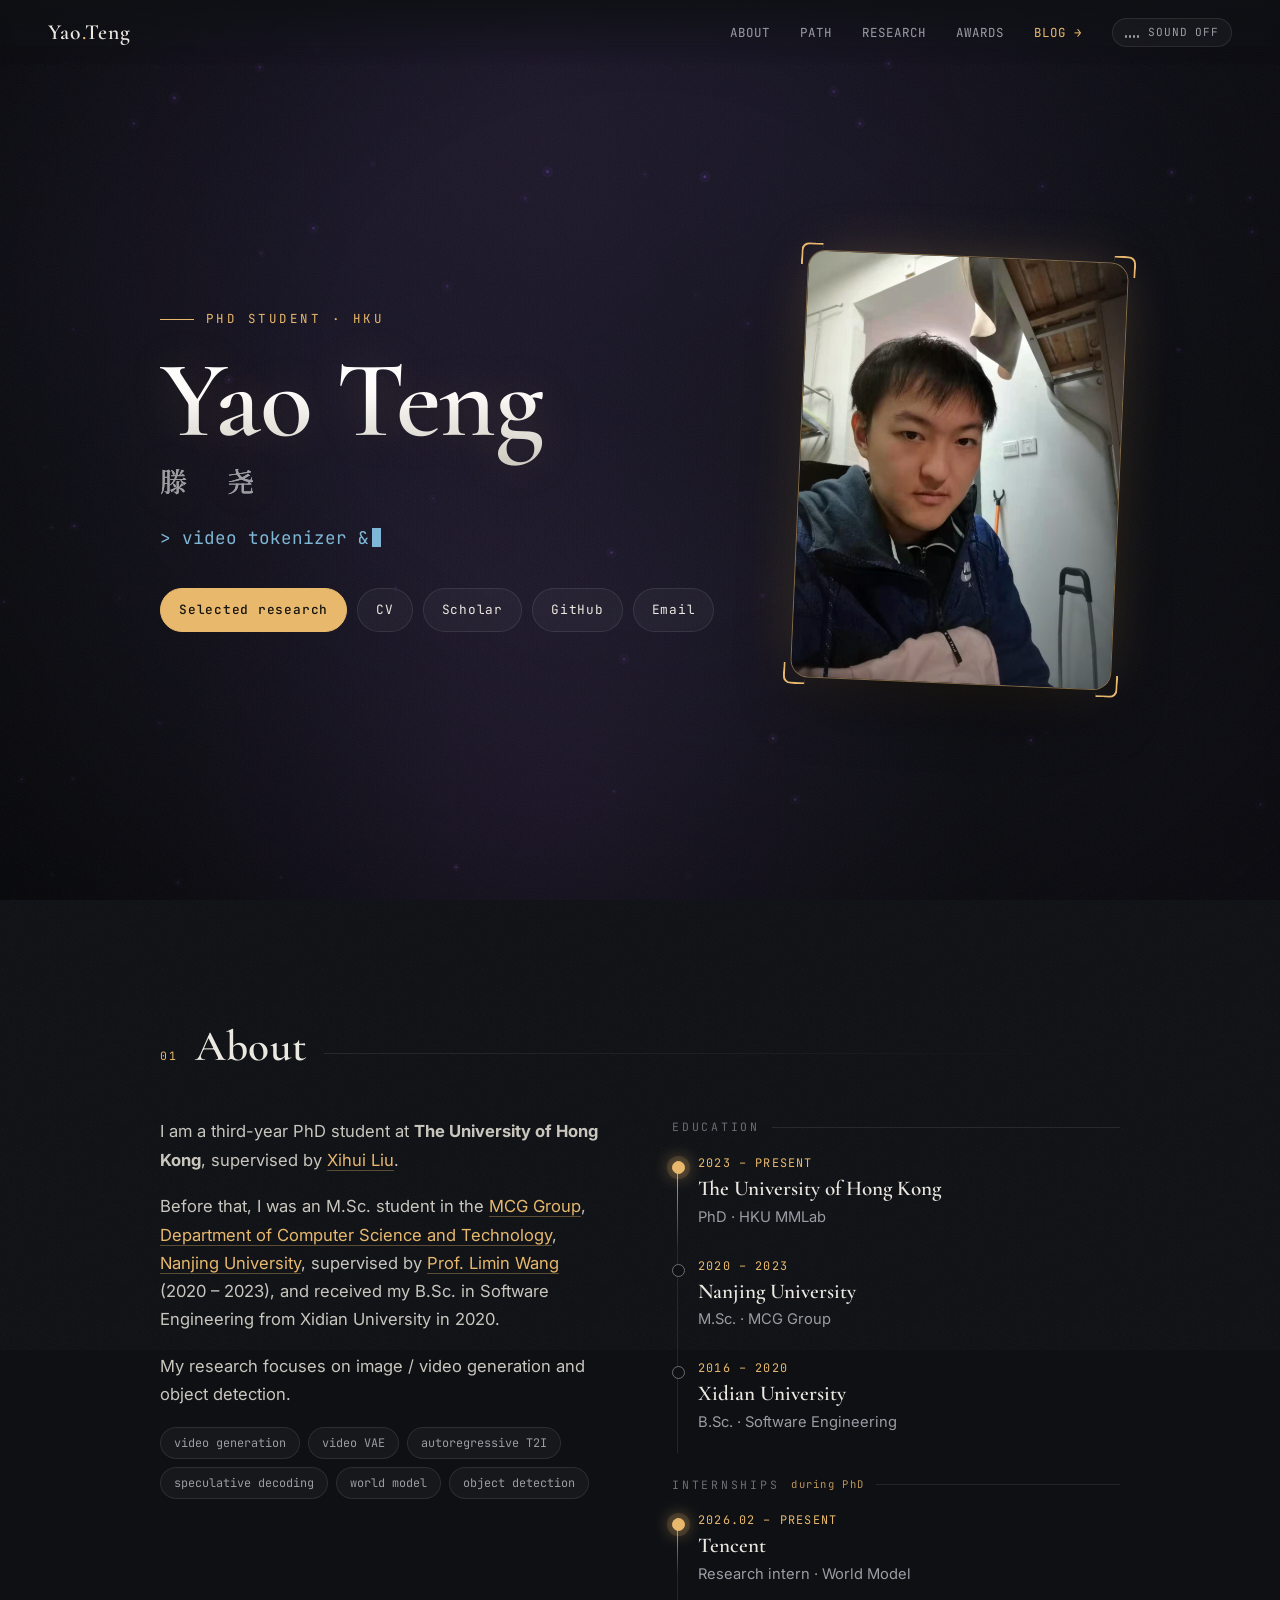
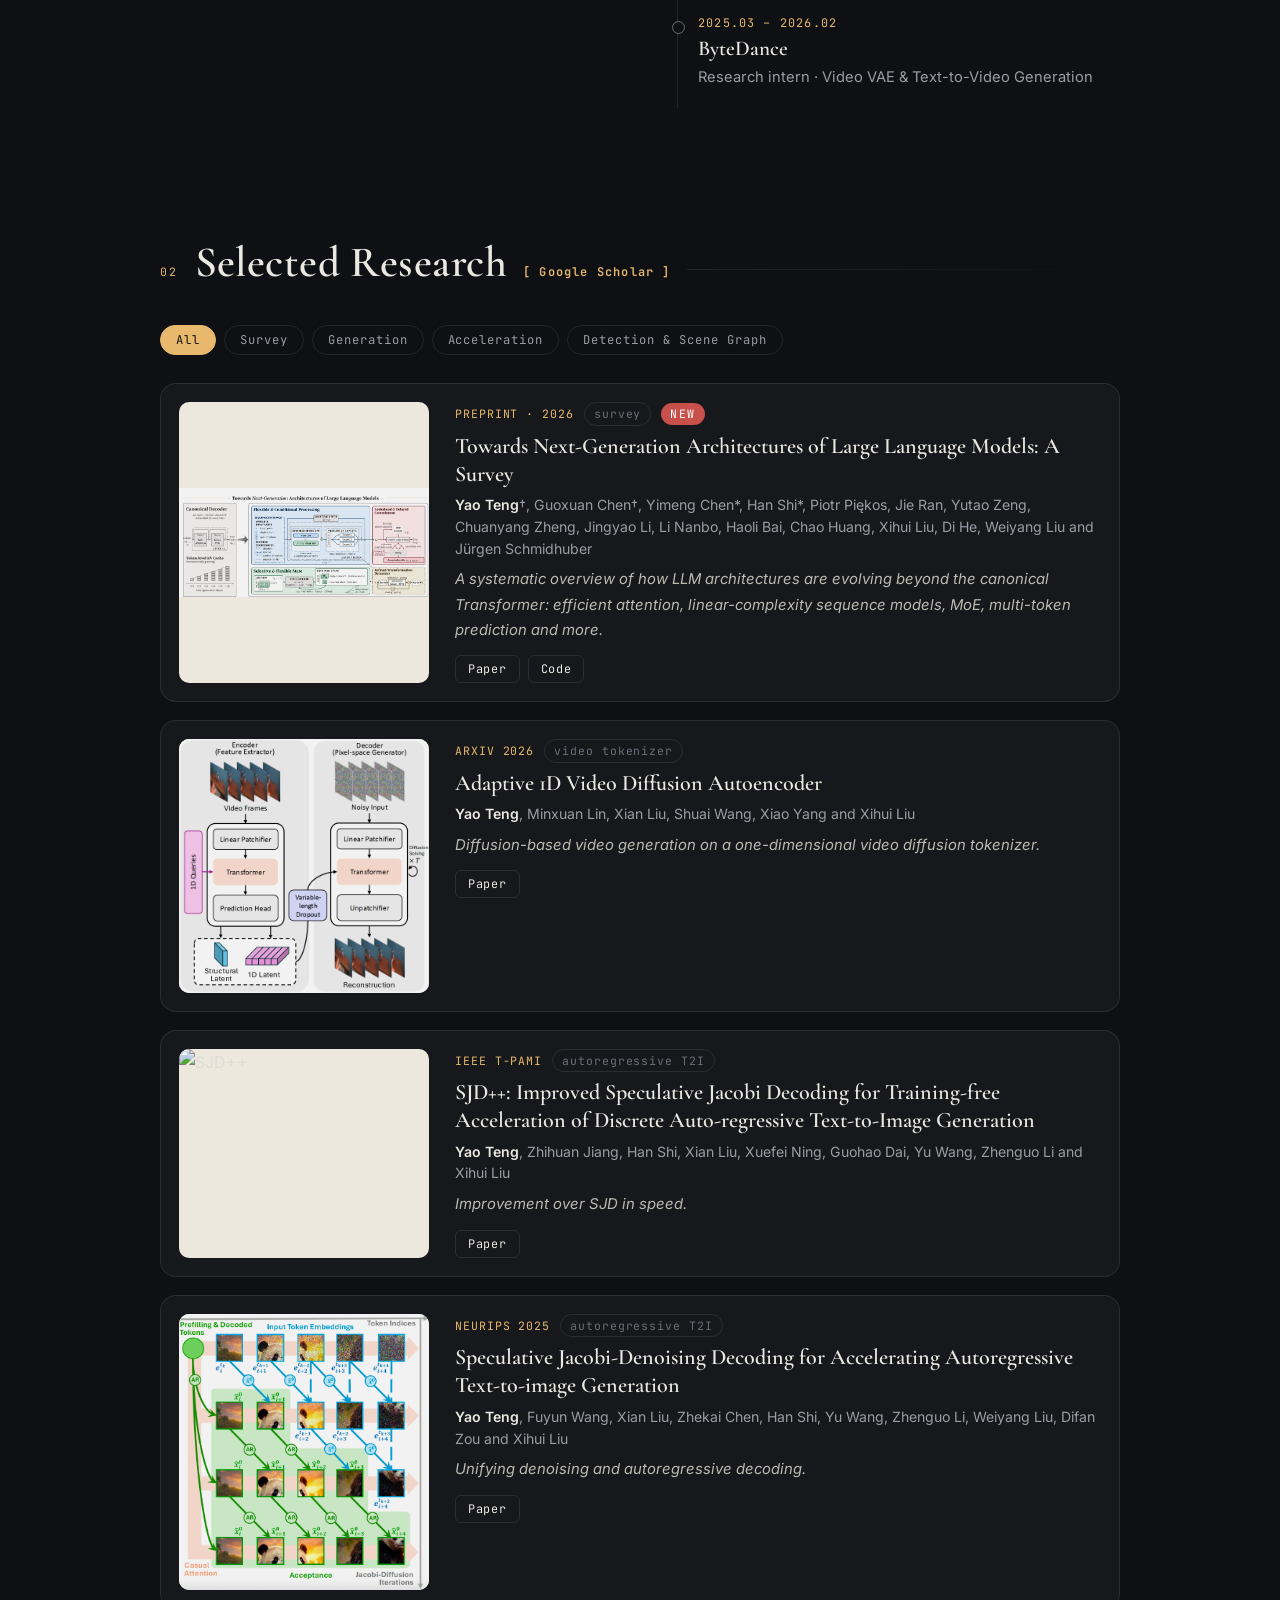
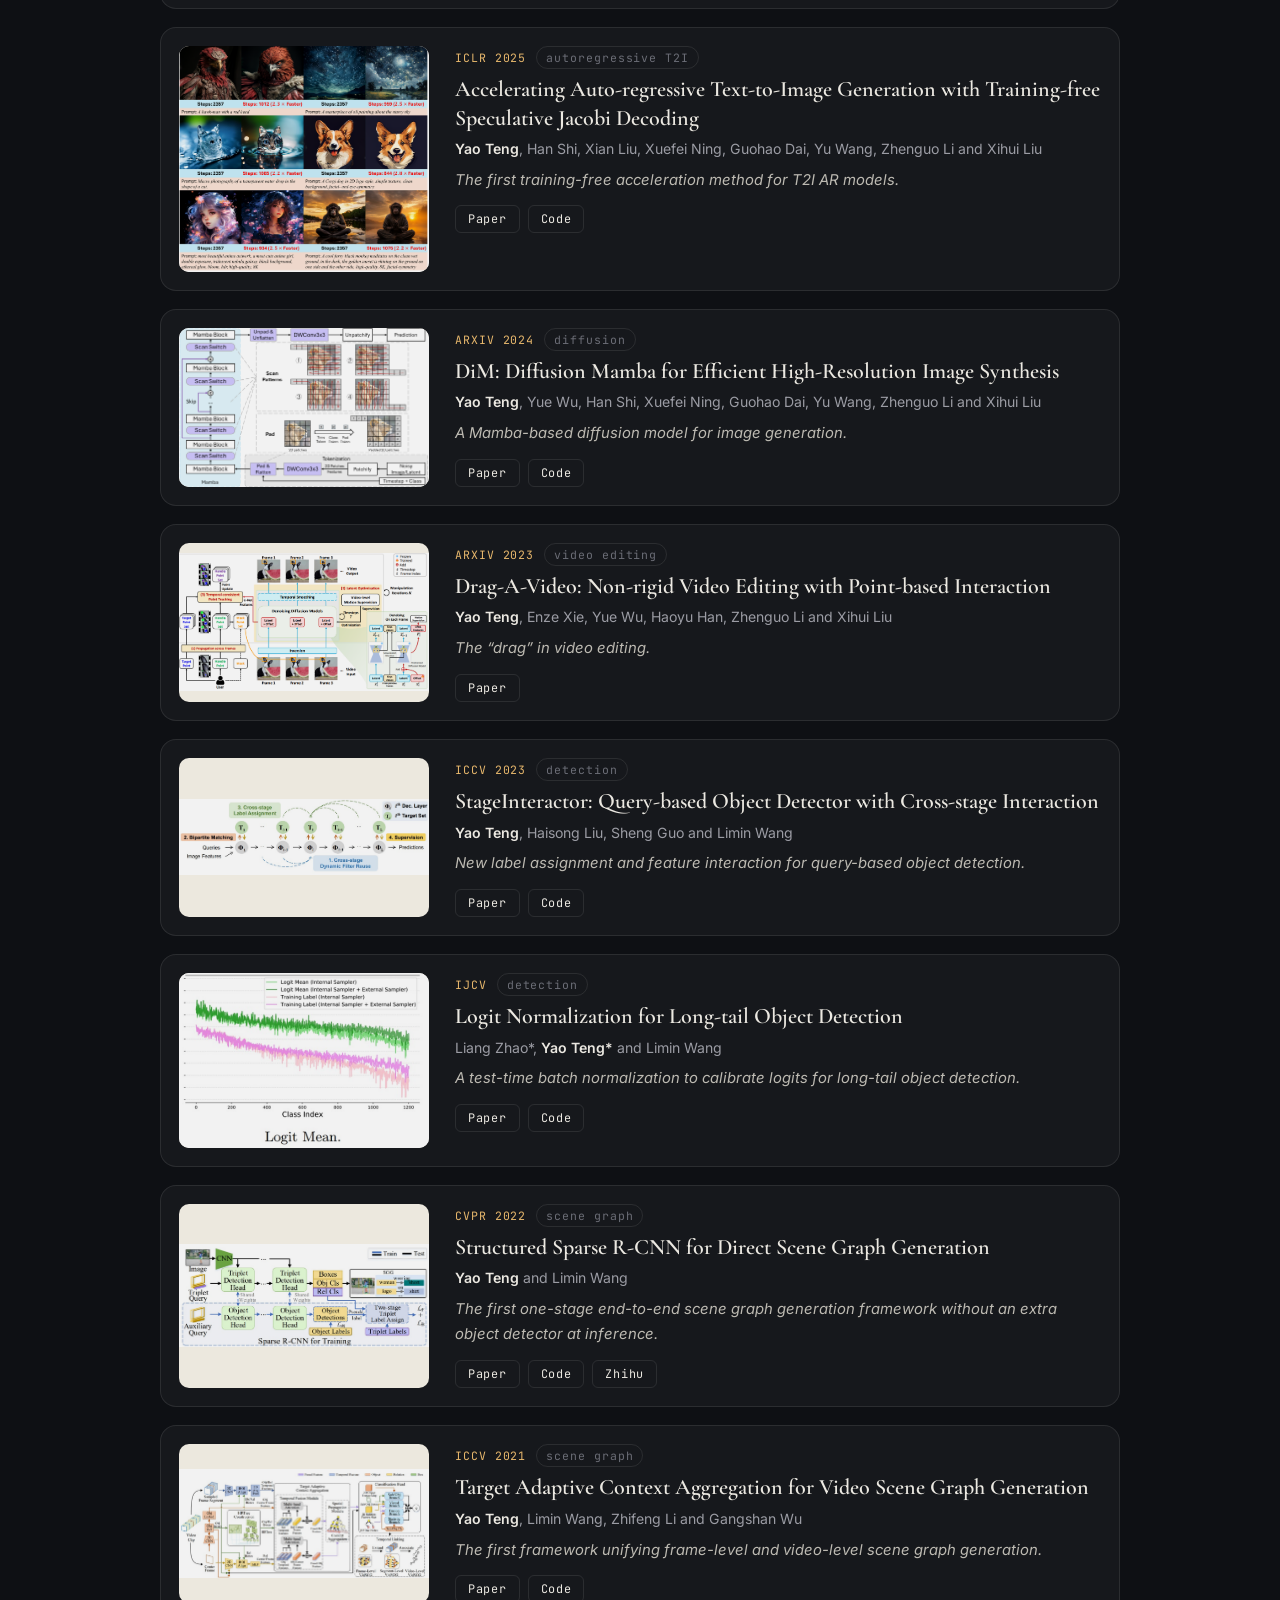
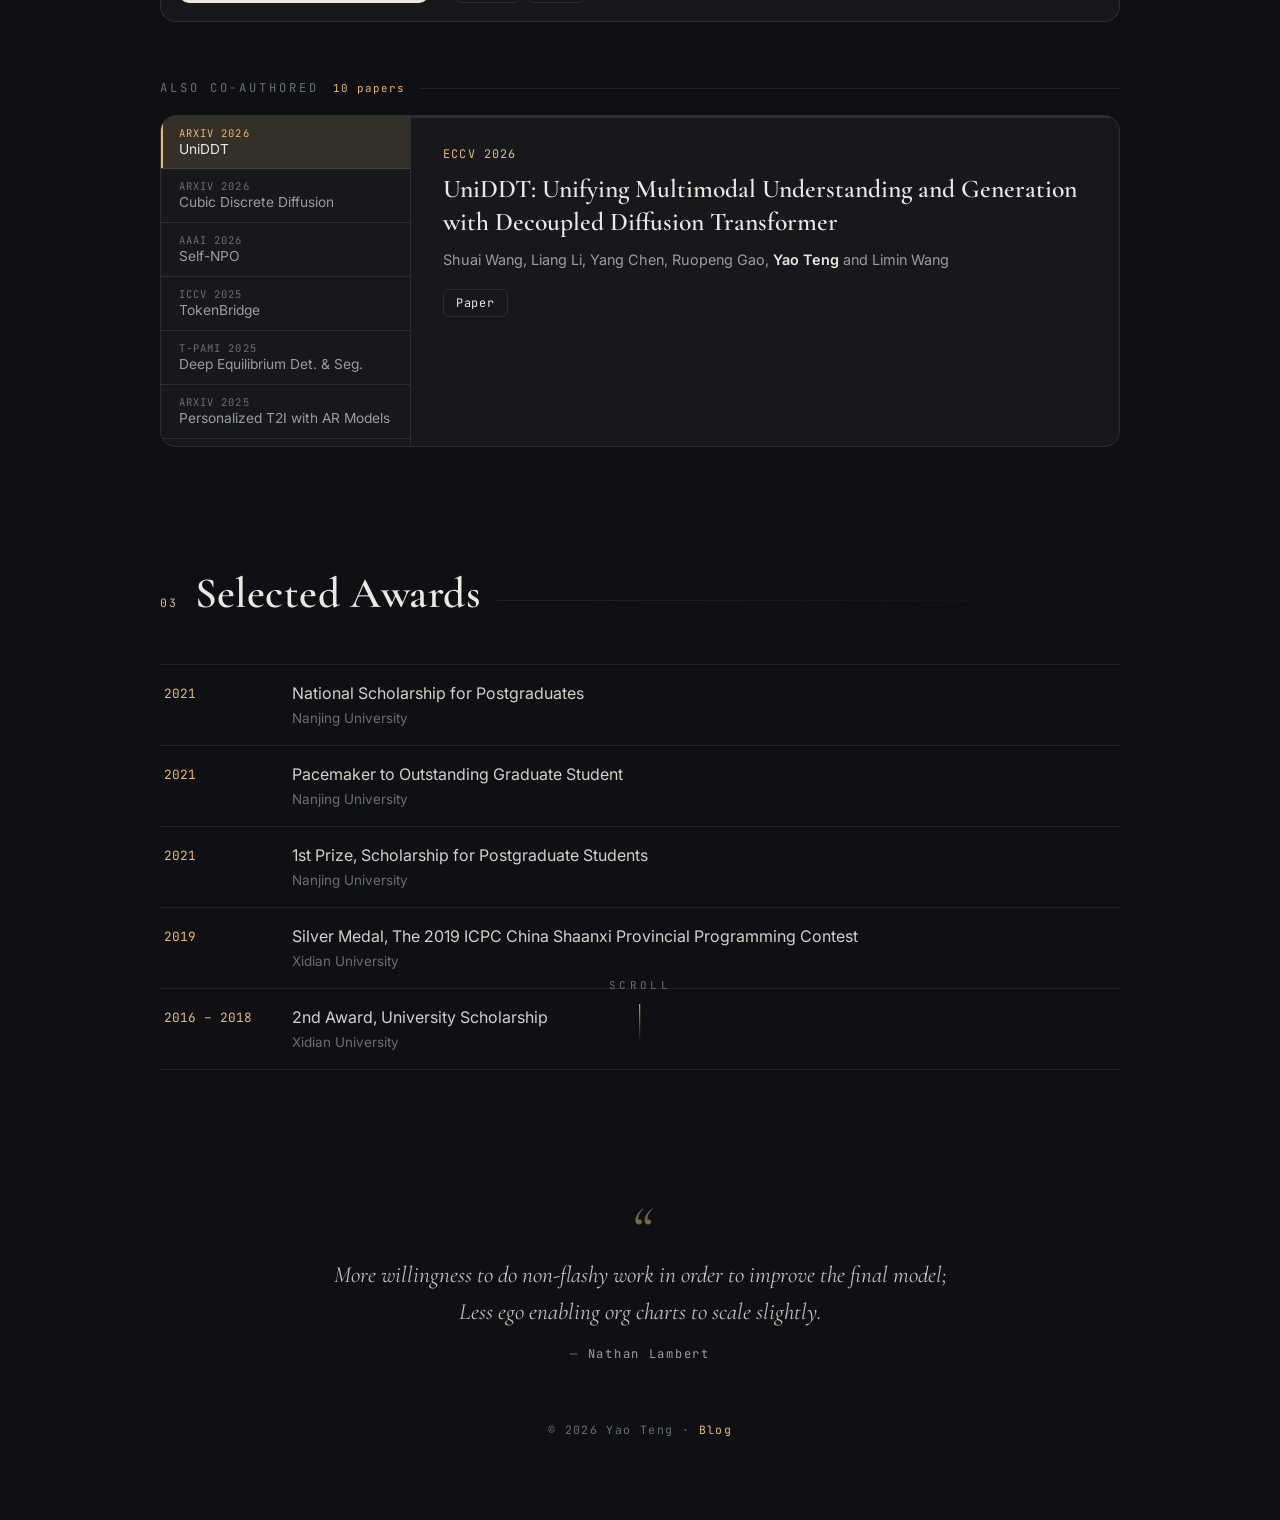
==== commit 920db03b: "bgm&click" ====
--- a/index.html
+++ b/index.html
@@ -422,5 +422,7 @@
 
 	<script src="js/home.js"></script>
 	<script src="js/ambient.js"></script>
+	<!-- Serenity (bgm2) parked: <script src="js/bgm2.js"></script> -->
+
 </body>
 </html>
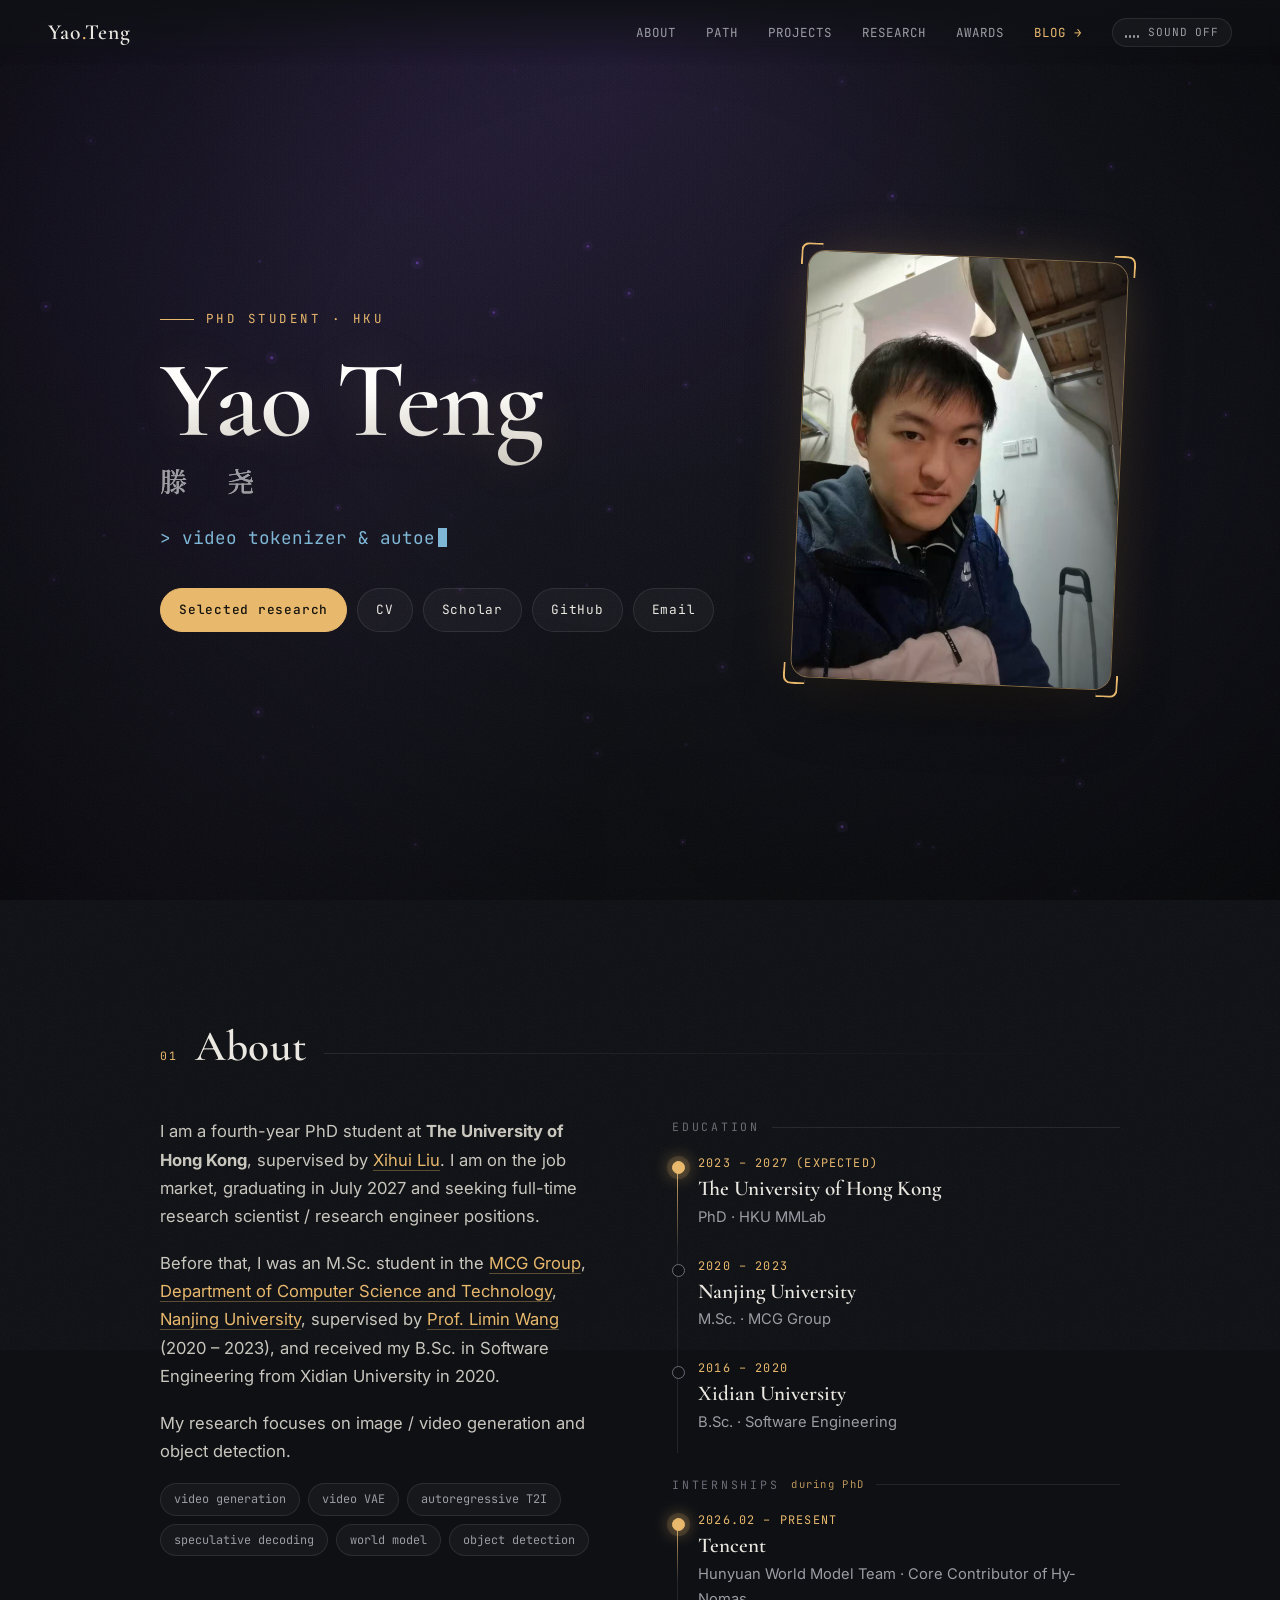
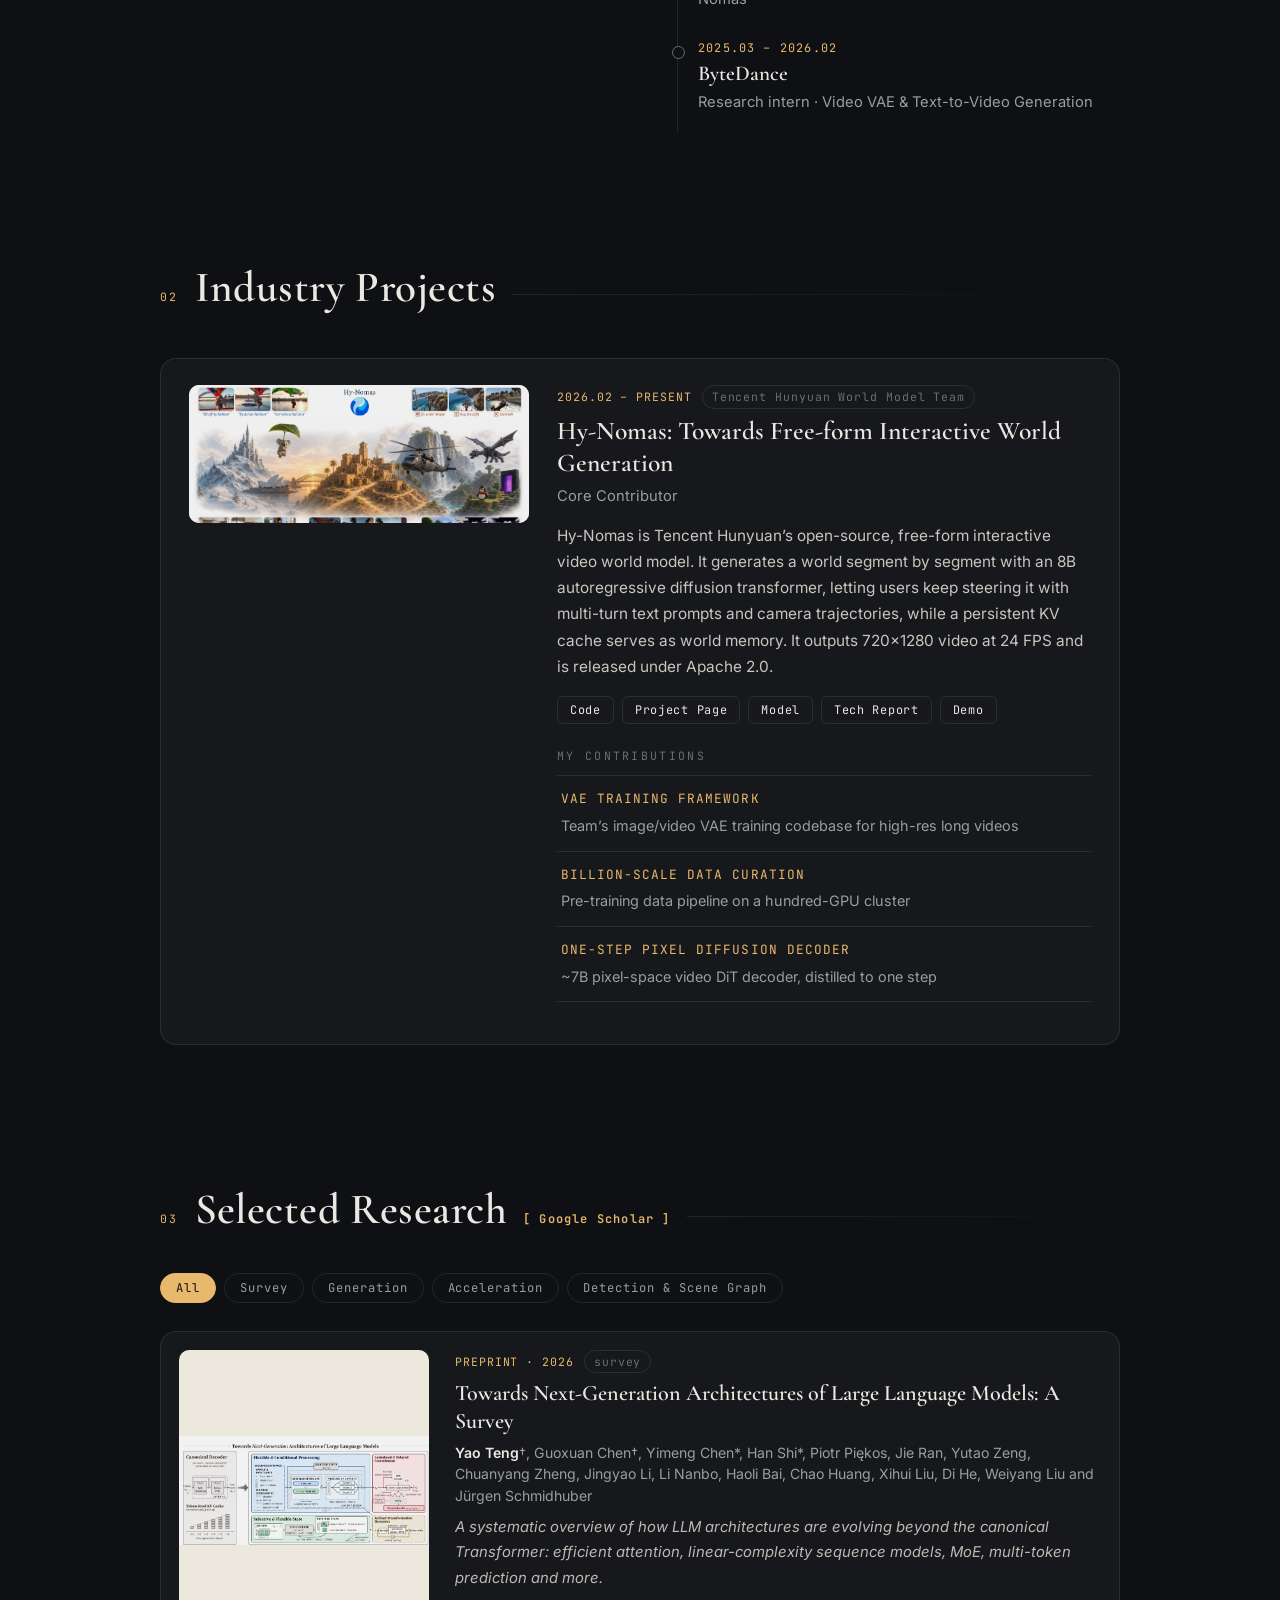
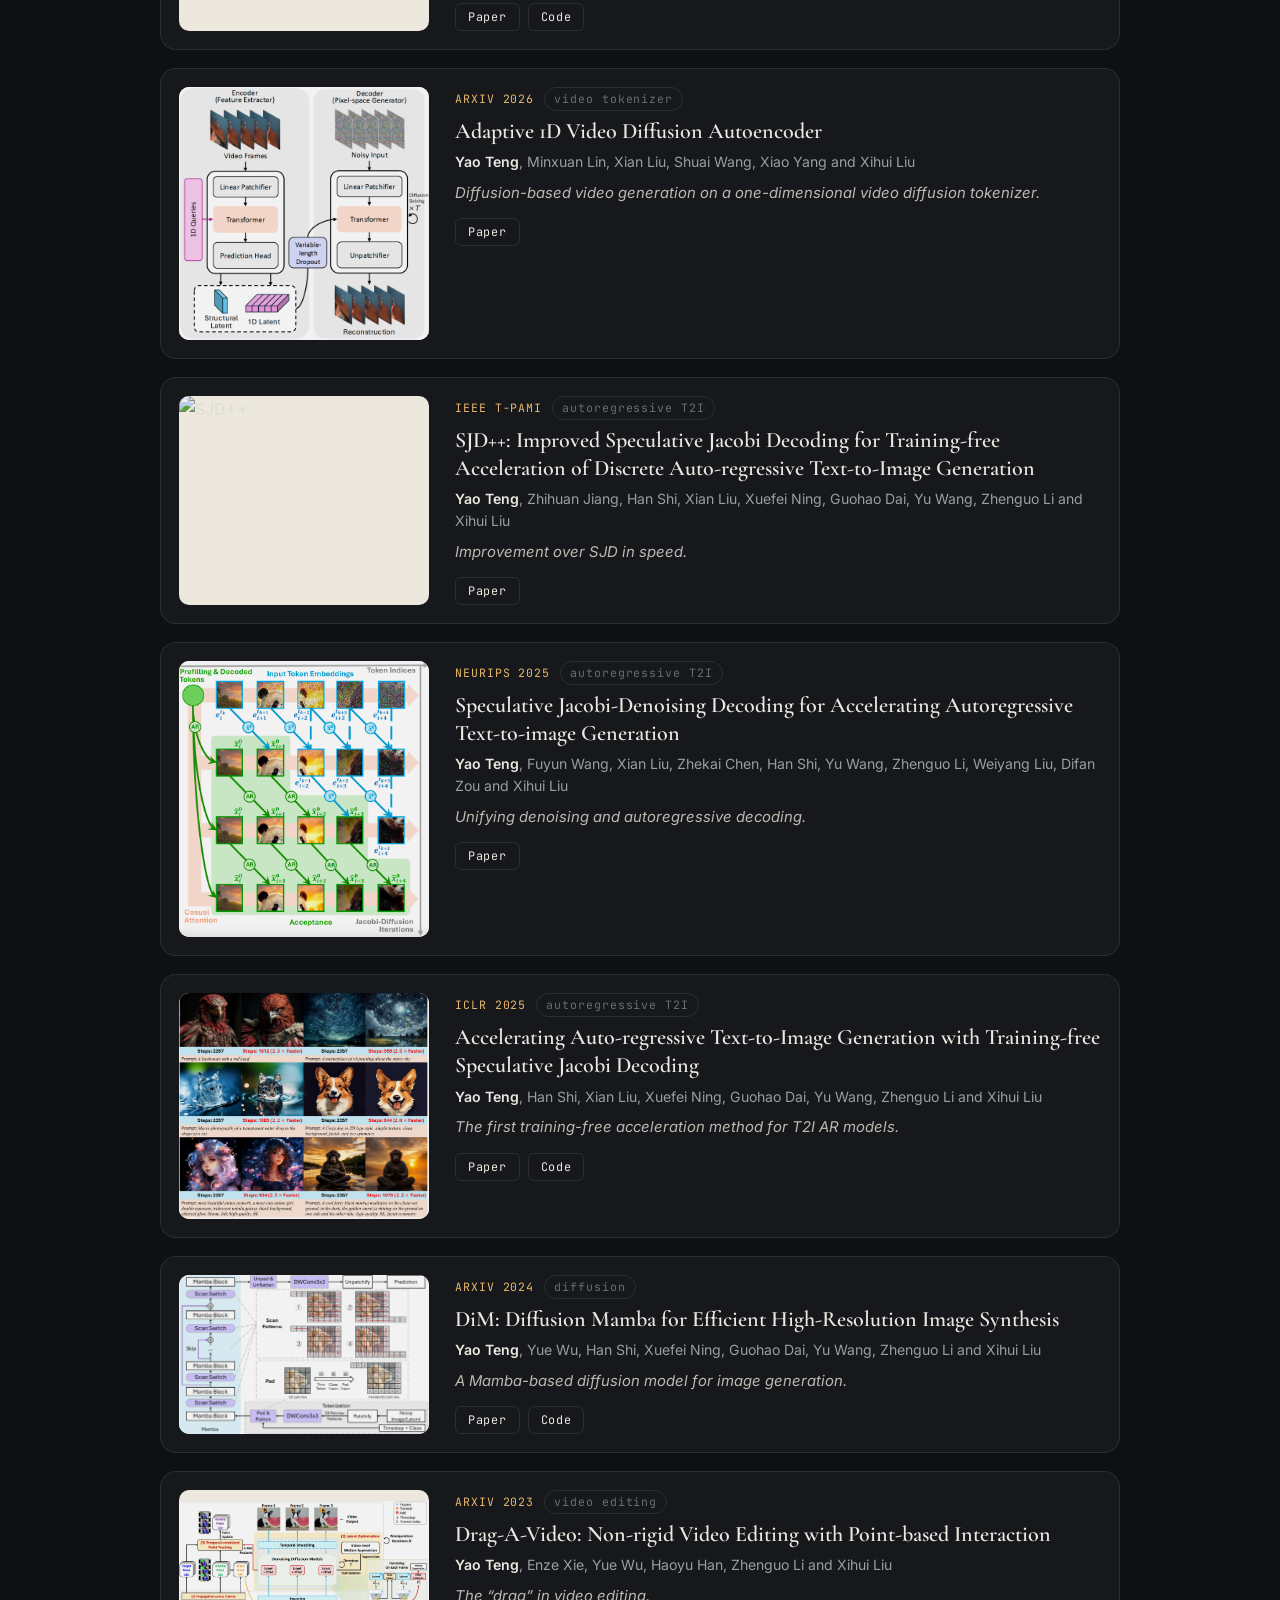
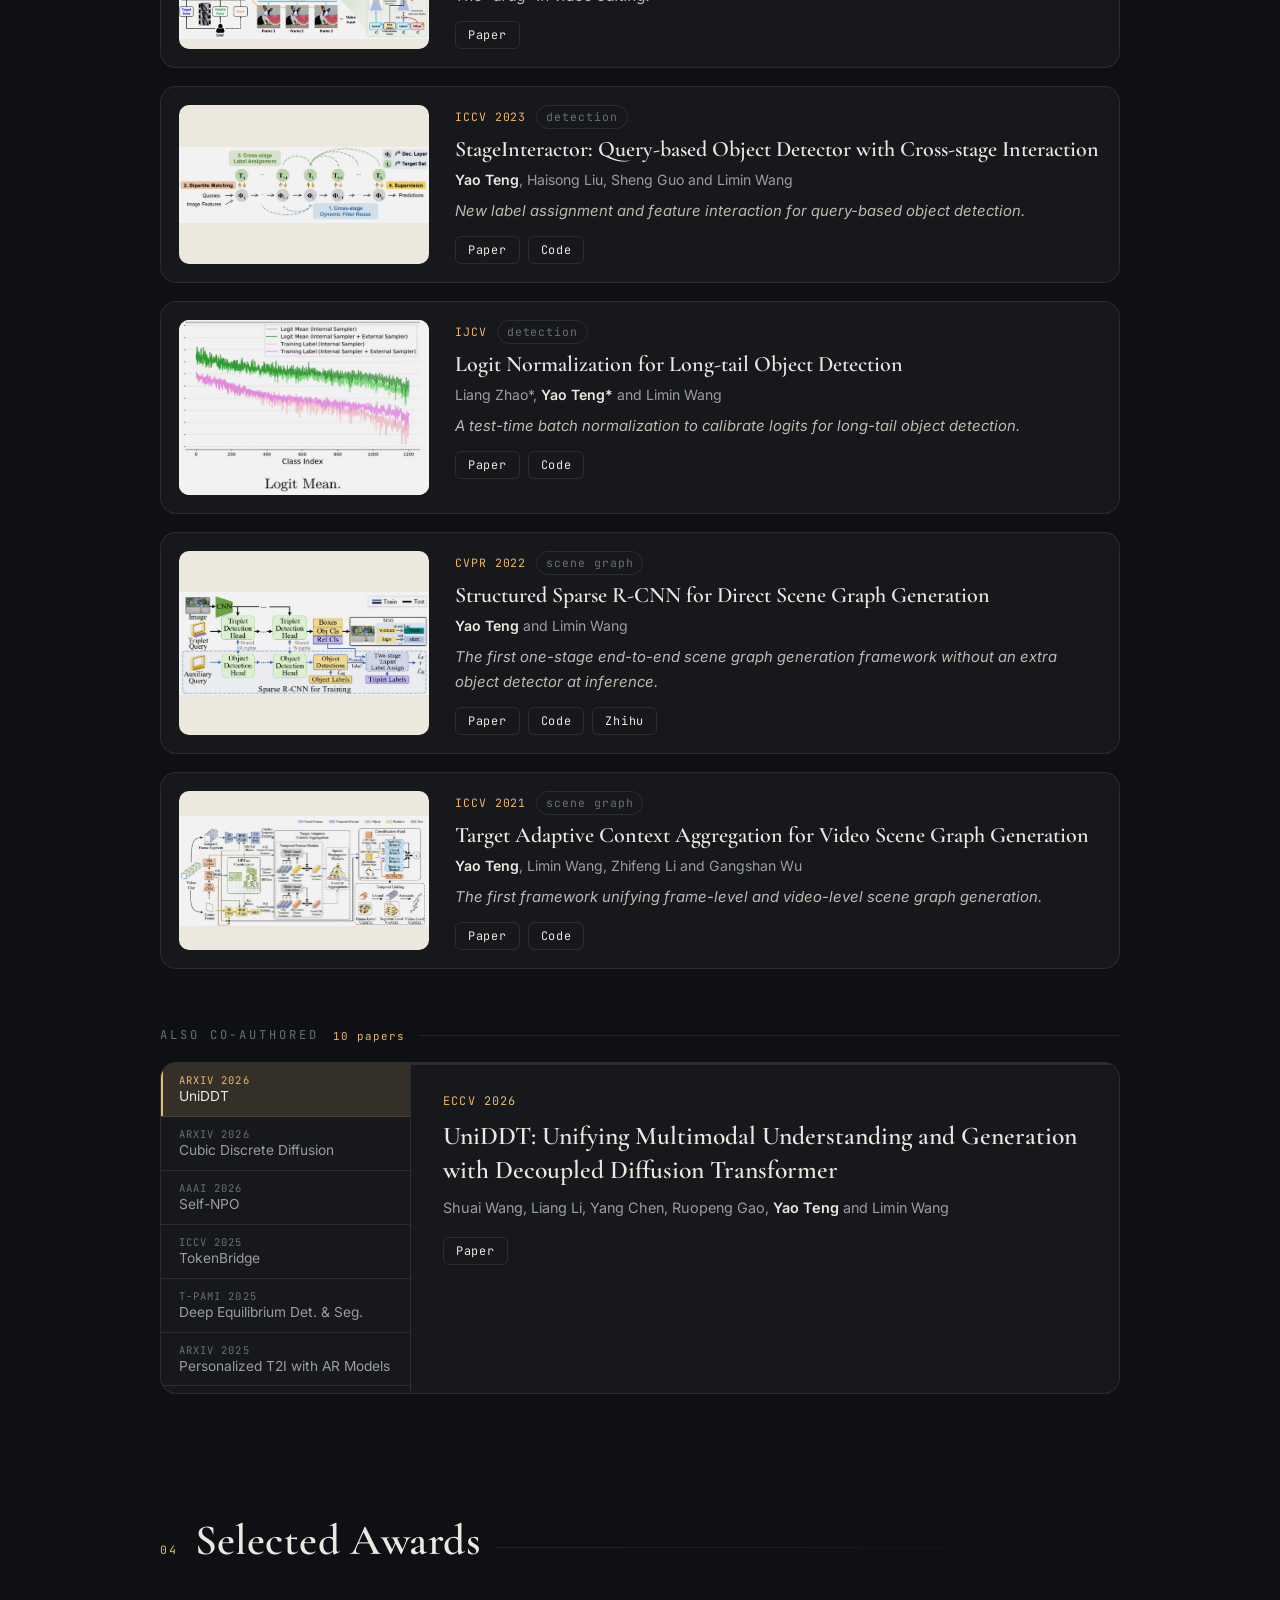
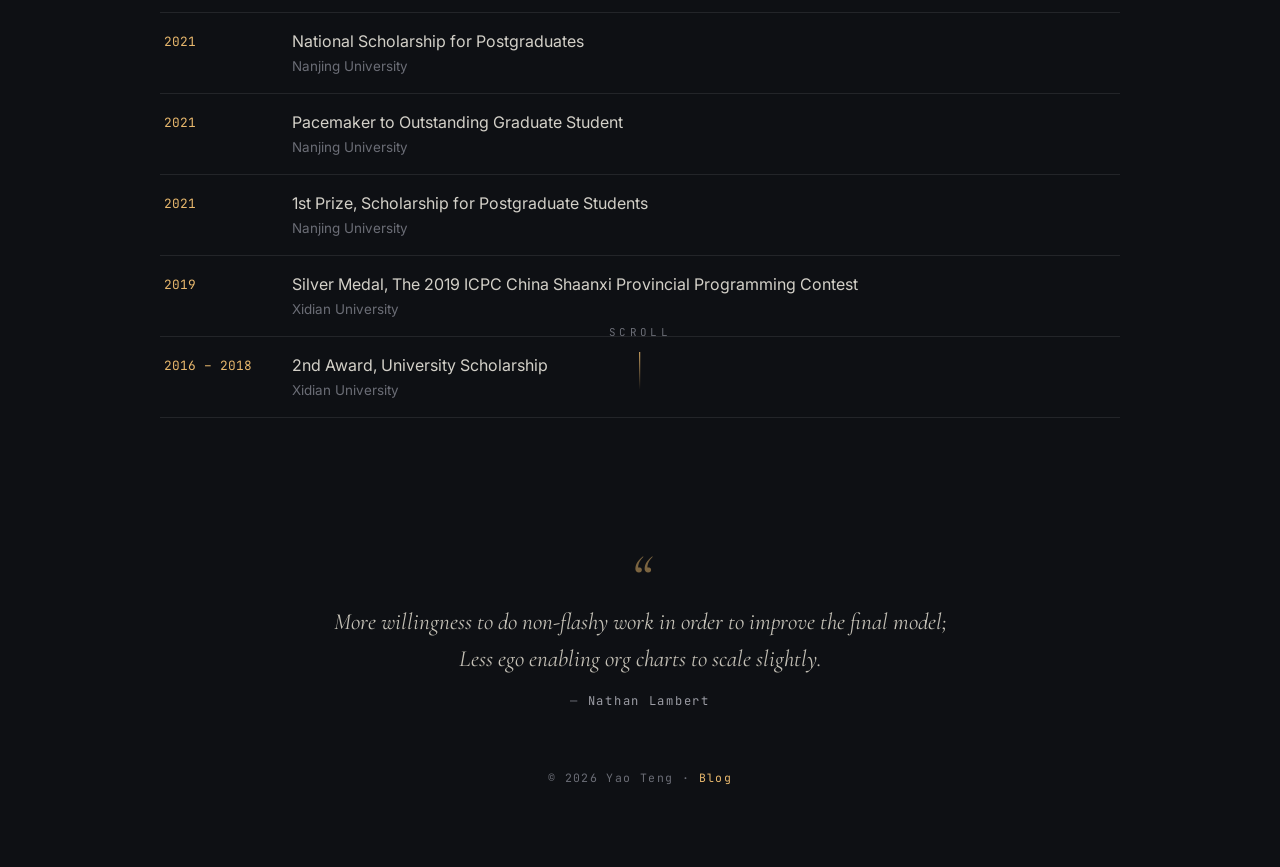
==== commit e6e2faaf: "add released proj" ====
--- a/index.html
+++ b/index.html
@@ -34,6 +34,7 @@
 		<nav class="links">
 			<a href="#about">About</a>
 			<a href="#path">Path</a>
+			<a href="#projects">Projects</a>
 			<a href="#research">Research</a>
 			<a href="#awards">Awards</a>
 			<a class="blog" href="blog/">Blog &rarr;</a>
@@ -74,8 +75,9 @@
 				<div class="about-grid">
 					<div class="about-text">
 						<p>
-							I am a third-year PhD student at <b>The University of Hong Kong</b>,
+							I am a fourth-year PhD student at <b>The University of Hong Kong</b>,
 							supervised by <a href="https://xh-liu.github.io/" target="_blank" rel="noopener">Xihui Liu</a>.
+							I am on the job market, graduating in July 2027 and seeking full-time research scientist / research engineer positions.
 						</p>
 						<p>
 							Before that, I was an M.Sc. student in the
@@ -100,7 +102,7 @@
 						<div class="track-label">Education</div>
 						<ul class="timeline">
 							<li class="now">
-								<div class="when">2023 &ndash; PRESENT</div>
+								<div class="when">2023 &ndash; 2027 (EXPECTED)</div>
 								<div class="what">The University of Hong Kong</div>
 								<div class="sub">PhD &middot; HKU MMLab</div>
 							</li>
@@ -121,7 +123,7 @@
 							<li class="now">
 								<div class="when">2026.02 &ndash; PRESENT</div>
 								<div class="what">Tencent</div>
-								<div class="sub">Research intern &middot; World Model</div>
+								<div class="sub">Hunyuan World Model Team &middot; Core Contributor of Hy-Nomas</div>
 							</li>
 							<li>
 								<div class="when">2025.03 &ndash; 2026.02</div>
@@ -134,10 +136,55 @@
 			</section>
 		</div>
 
+		<!-- ================= INDUSTRY PROJECTS ================= -->
+		<div class="wrap">
+			<section id="projects">
+				<h2 class="sec-title reveal"><small>02</small>Industry Projects</h2>
+
+				<article class="proj reveal">
+					<div class="proj-fig"><img src="figures/hynomas.jpg" alt="Hy-Nomas: interactive world generation with text and camera control"></div>
+					<div class="proj-body">
+						<div class="meta">
+							<span class="venue">2026.02 &ndash; Present</span>
+							<span class="tag">Tencent Hunyuan World Model Team</span>
+						</div>
+						<h3>Hy-Nomas: Towards Free-form Interactive World Generation</h3>
+						<p class="role-line">Core Contributor</p>
+						<p class="proj-intro">
+							Hy-Nomas is Tencent Hunyuan&rsquo;s open-source, free-form interactive video world model. It generates a world segment by segment with an 8B autoregressive diffusion transformer, letting users keep steering it with multi-turn text prompts and camera trajectories, while a persistent KV cache serves as world memory. It outputs 720&times;1280 video at 24 FPS and is released under Apache 2.0.
+						</p>
+						<div class="plinks proj-links">
+							<a href="https://github.com/Tencent-Hunyuan/Hy-Nomas" target="_blank" rel="noopener">Code</a>
+							<a href="https://hy-nomas.hy.tencent.com/" target="_blank" rel="noopener">Project Page</a>
+							<a href="https://huggingface.co/tencent/Hy-Nomas" target="_blank" rel="noopener">Model</a>
+							<a href="https://github.com/Tencent-Hunyuan/Hy-Nomas/blob/main/Hy_Nomas_Tech_Report.pdf" target="_blank" rel="noopener">Tech Report</a>
+							<a href="https://hy-nomas.hy.tencent.com/demo" target="_blank" rel="noopener">Demo</a>
+						</div>
+
+						<div class="proj-sub">My contributions</div>
+						<div class="proj-list">
+							<details class="proj-item">
+								<summary><span class="pt">VAE training framework</span><span class="ps">Team&rsquo;s image/video VAE training codebase for high-res long videos</span></summary>
+								<p>Built the team&rsquo;s image/video VAE training codebase: (i) distributed training that shards both model parameters and activations across GPUs, enabling multi-scale, image-video joint training on high-resolution long videos; (ii) mainstream VAE architectures with standard training objectives, including perceptual, GAN and semantic losses; (iii) standardized reconstruction benchmarks and training-health monitoring; and (iv) billion-parameter DiT pre-training for latent-space validation.</p>
+							</details>
+							<details class="proj-item">
+								<summary><span class="pt">Billion-scale data curation</span><span class="ps">Pre-training data pipeline on a hundred-GPU cluster</span></summary>
+								<p>Built an image/video pre-training data curation pipeline on a hundred-GPU cluster, covering large-scale embedding extraction, hierarchical clustering, deduplication, category rebalancing and safety filtering.</p>
+							</details>
+							<details class="proj-item">
+								<summary><span class="pt">One-step pixel diffusion decoder</span><span class="ps">~7B pixel-space video DiT decoder, distilled to one step</span></summary>
+								<p>Building on the framework and data above, trained a ~7B pixel-space video DiT as the VAE decoder to recover high-frequency details lost in latent compression; distilled it into a one-step sampler and enabled streaming decoding for world-model generation. Integrated into the final mainline release.</p>
+							</details>
+						</div>
+					</div>
+				</article>
+			</section>
+		</div>
+
 		<!-- ================= RESEARCH ================= -->
 		<div class="wrap">
 			<section id="research">
-				<h2 class="sec-title reveal"><small>02</small>Selected Research <span class="aux"><a href="https://scholar.google.com.hk/citations?user=eLIsViIAAAAJ&hl=en" target="_blank" rel="noopener">[ Google Scholar ]</a></span></h2>
+				<h2 class="sec-title reveal"><small>03</small>Selected Research <span class="aux"><a href="https://scholar.google.com.hk/citations?user=eLIsViIAAAAJ&hl=en" target="_blank" rel="noopener">[ Google Scholar ]</a></span></h2>
 
 				<div class="filters reveal">
 					<button class="on" data-filter="all">All</button>
@@ -155,7 +202,6 @@
 							<div class="meta">
 								<span class="venue">Preprint &middot; 2026</span>
 								<span class="tag">survey</span>
-								<span class="badge">NEW</span>
 							</div>
 							<h3>Towards Next-Generation Architectures of Large Language Models: A Survey</h3>
 							<p class="authors"><b>Yao Teng</b>&dagger;, Guoxuan Chen&dagger;, Yimeng Chen*, Han Shi*, Piotr Pi&#281;kos, Jie Ran, Yutao Zeng, Chuanyang Zheng, Jingyao Li, Li Nanbo, Haoli Bai, Chao Huang, Xihui Liu, Di He, Weiyang Liu and J&uuml;rgen Schmidhuber</p>
@@ -394,7 +440,7 @@
 		<!-- ================= AWARDS ================= -->
 		<div class="wrap">
 			<section id="awards">
-				<h2 class="sec-title reveal"><small>03</small>Selected Awards</h2>
+				<h2 class="sec-title reveal"><small>04</small>Selected Awards</h2>
 				<ul class="awards reveal">
 					<li><span class="yr">2021</span><span class="t">National Scholarship for Postgraduates<small>Nanjing University</small></span></li>
 					<li><span class="yr">2021</span><span class="t">Pacemaker to Outstanding Graduate Student<small>Nanjing University</small></span></li>
--- a/css/home.css
+++ b/css/home.css
@@ -268,6 +268,42 @@
 }
 .plinks a:hover { border-color: var(--amber); color: var(--amber); background: var(--amber-soft); }
 
+/* ---------- industry projects ---------- */
+.proj {
+  --mx: 50%; --my: 50%;
+  position: relative; padding: 26px 28px; margin-bottom: 18px;
+  border: 1px solid var(--line); border-radius: 16px; background: var(--panel); overflow: hidden;
+  transition: border-color .3s, transform .3s, opacity .4s;
+}
+.proj::before {
+  content: ""; position: absolute; inset: 0; pointer-events: none; opacity: 0; transition: opacity .3s;
+  background: radial-gradient(520px circle at var(--mx) var(--my), rgba(232, 184, 109, .12), transparent 45%);
+}
+.proj:hover { border-color: rgba(232, 184, 109, .4); }
+.proj:hover::before { opacity: 1; }
+.proj { display: grid; grid-template-columns: 340px 1fr; gap: 28px; align-items: start; }
+.proj-fig { align-self: start; border-radius: 10px; overflow: hidden; background: #ece8de; }
+.proj-fig img { display: block; width: 100%; height: auto; filter: brightness(.94); transition: transform .6s, filter .4s; }
+.proj:hover .proj-fig img { transform: scale(1.04); filter: brightness(1); }
+.proj-body { min-width: 0; }
+.proj h3 { margin: 0 0 4px; font-family: var(--serif); font-weight: 600; font-size: 1.6rem; line-height: 1.28; }
+.proj .role-line { margin: 0 0 14px; color: var(--mute); font-size: .92rem; }
+.proj-intro { margin: 0 0 16px; color: #c9c6be; font-size: .96rem; line-height: 1.7; max-width: 62em; }
+.proj-links { margin-bottom: 22px; }
+.proj-sub { margin: 0 0 10px; font-family: var(--mono); font-size: .72rem; letter-spacing: .2em; text-transform: uppercase; color: var(--dim); }
+.proj-list { margin: 0 0 16px; border-top: 1px solid var(--line); }
+.proj-item { border-bottom: 1px solid var(--line); }
+.proj-item summary {
+  position: relative; display: flex; flex-wrap: wrap; align-items: baseline; gap: 4px 16px;
+  padding: 12px 4px; cursor: pointer; list-style: none; transition: background .25s;
+}
+.proj-item summary::-webkit-details-marker { display: none; }
+.proj-item summary:hover { background: linear-gradient(90deg, var(--amber-soft), transparent); }
+.proj-item .pt { font-family: var(--mono); font-size: .8rem; letter-spacing: .08em; text-transform: uppercase; color: var(--amber); }
+.proj-item .ps { color: var(--mute); font-size: .9rem; }
+.proj-item p { margin: 0; padding: 2px 28px 16px 4px; color: #c9c6be; font-size: .94rem; line-height: 1.7; }
+.js .proj.reveal.in { transition: opacity .8s, transform .3s, border-color .3s; }
+
 /* ---------- co-authored (auto-rotating deck) ---------- */
 .co-block { margin-top: 56px; }
 .co-title {
@@ -340,7 +376,7 @@
   .hero-grid, .about-grid { grid-template-columns: 1fr; }
   .portrait { order: -1; width: 230px; margin-right: 14px; }
   .hero { padding-top: 96px; }
-  .paper { grid-template-columns: 1fr; }
+  .paper, .proj { grid-template-columns: 1fr; }
   .thumb { max-height: 220px; }
   .awards li { grid-template-columns: 1fr; gap: 2px; }
   .co-deck { grid-template-columns: 1fr; }
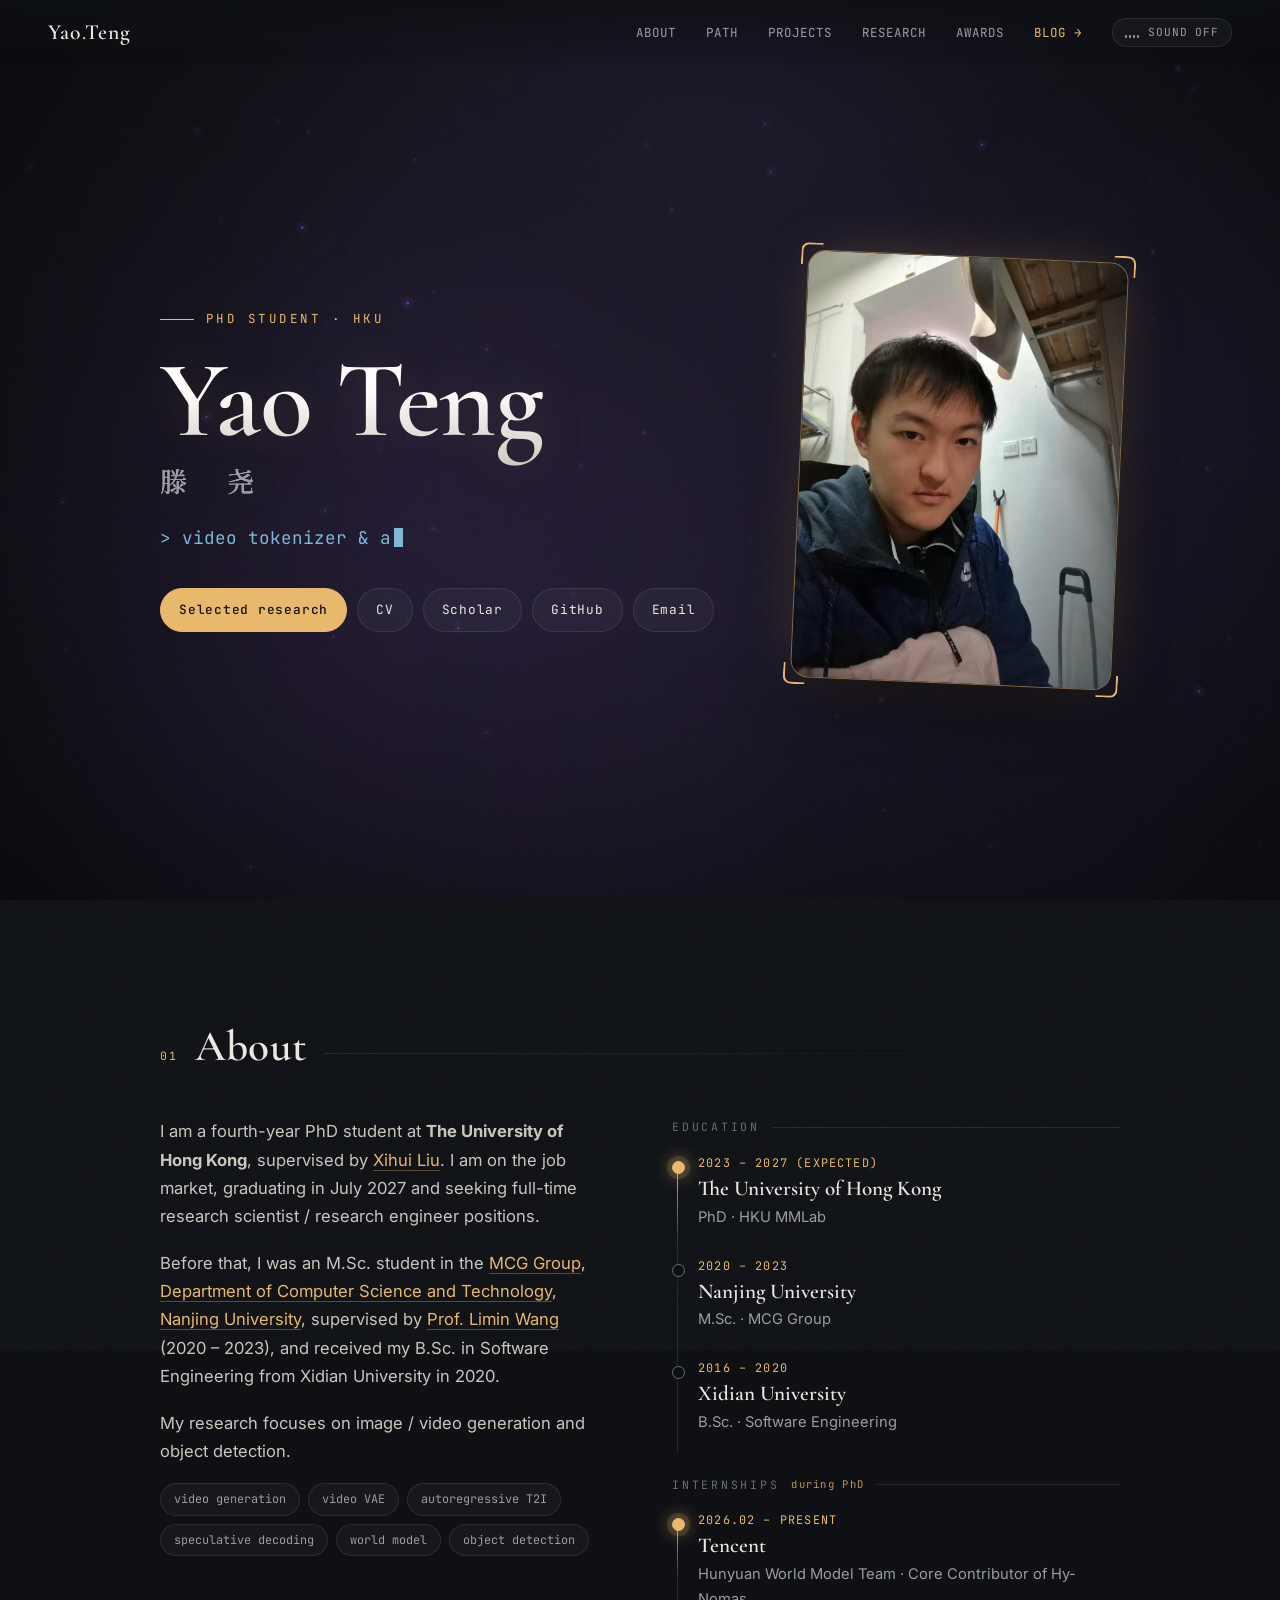
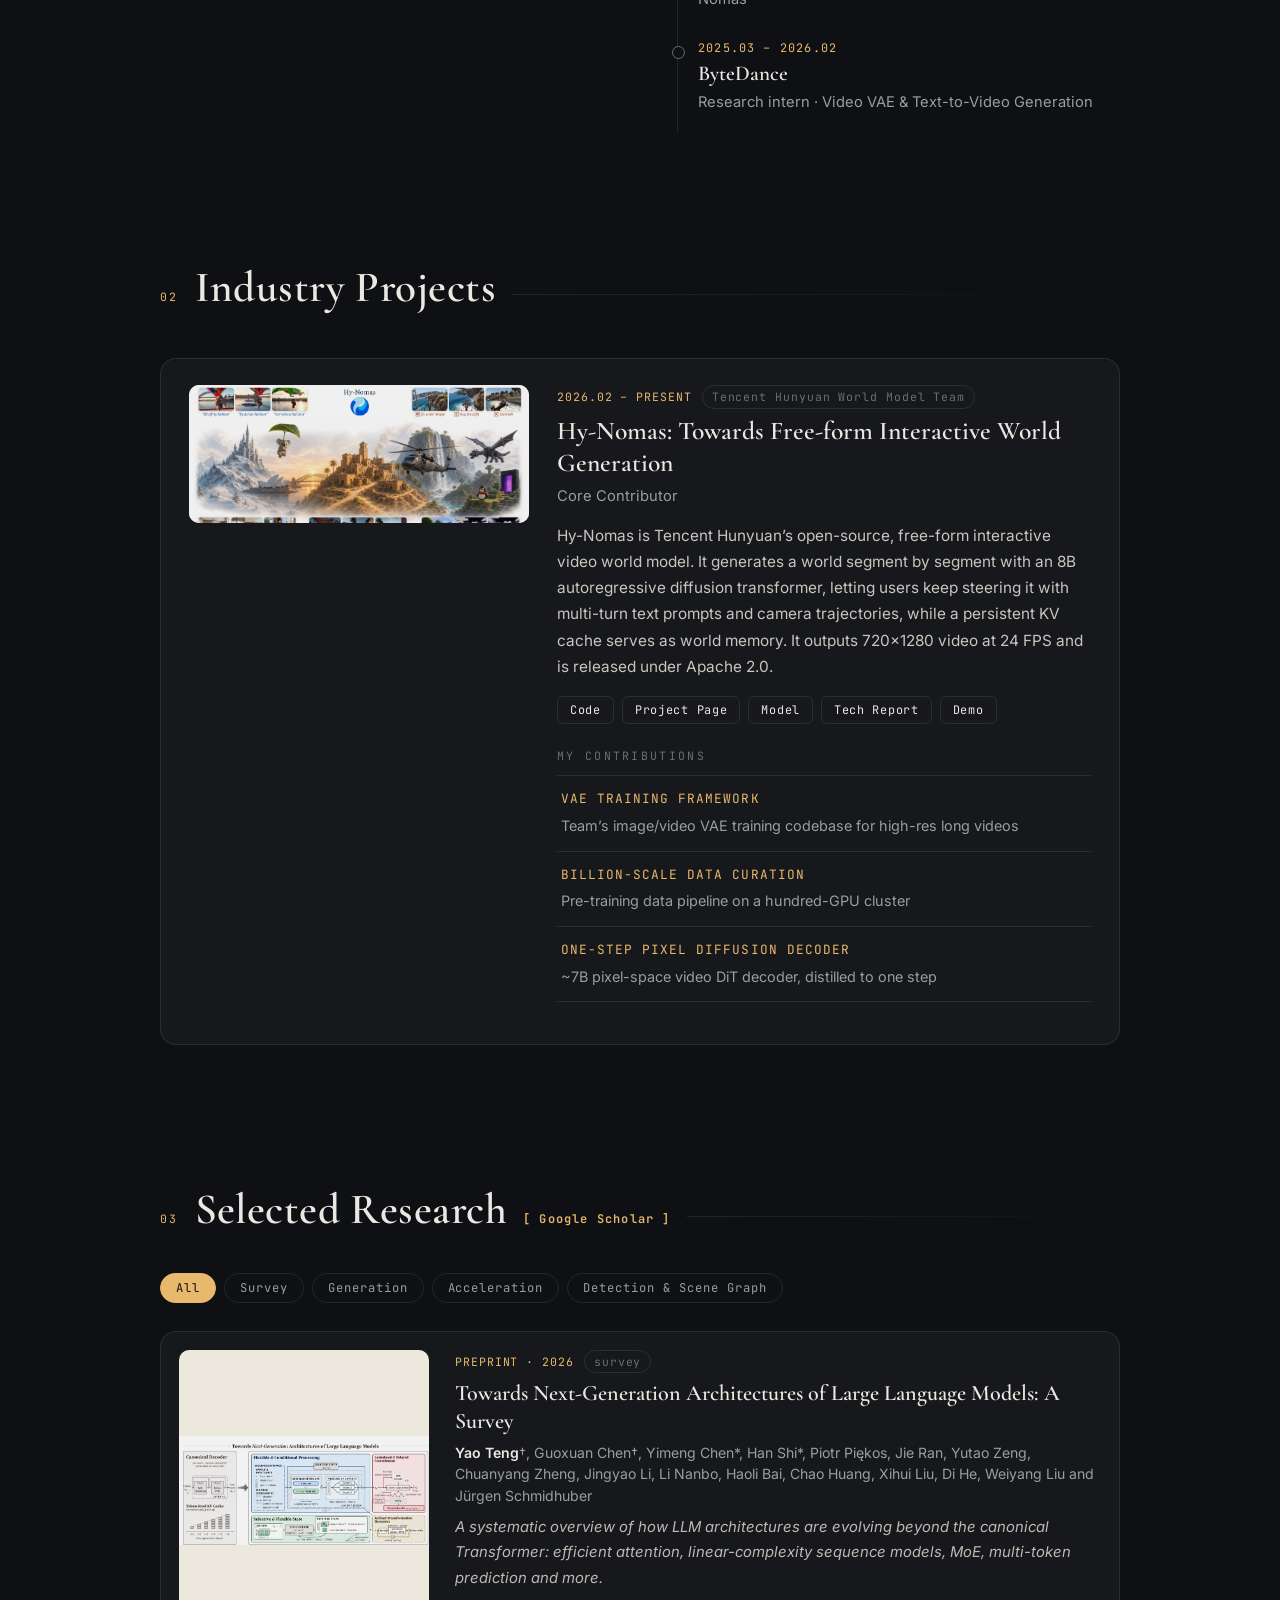
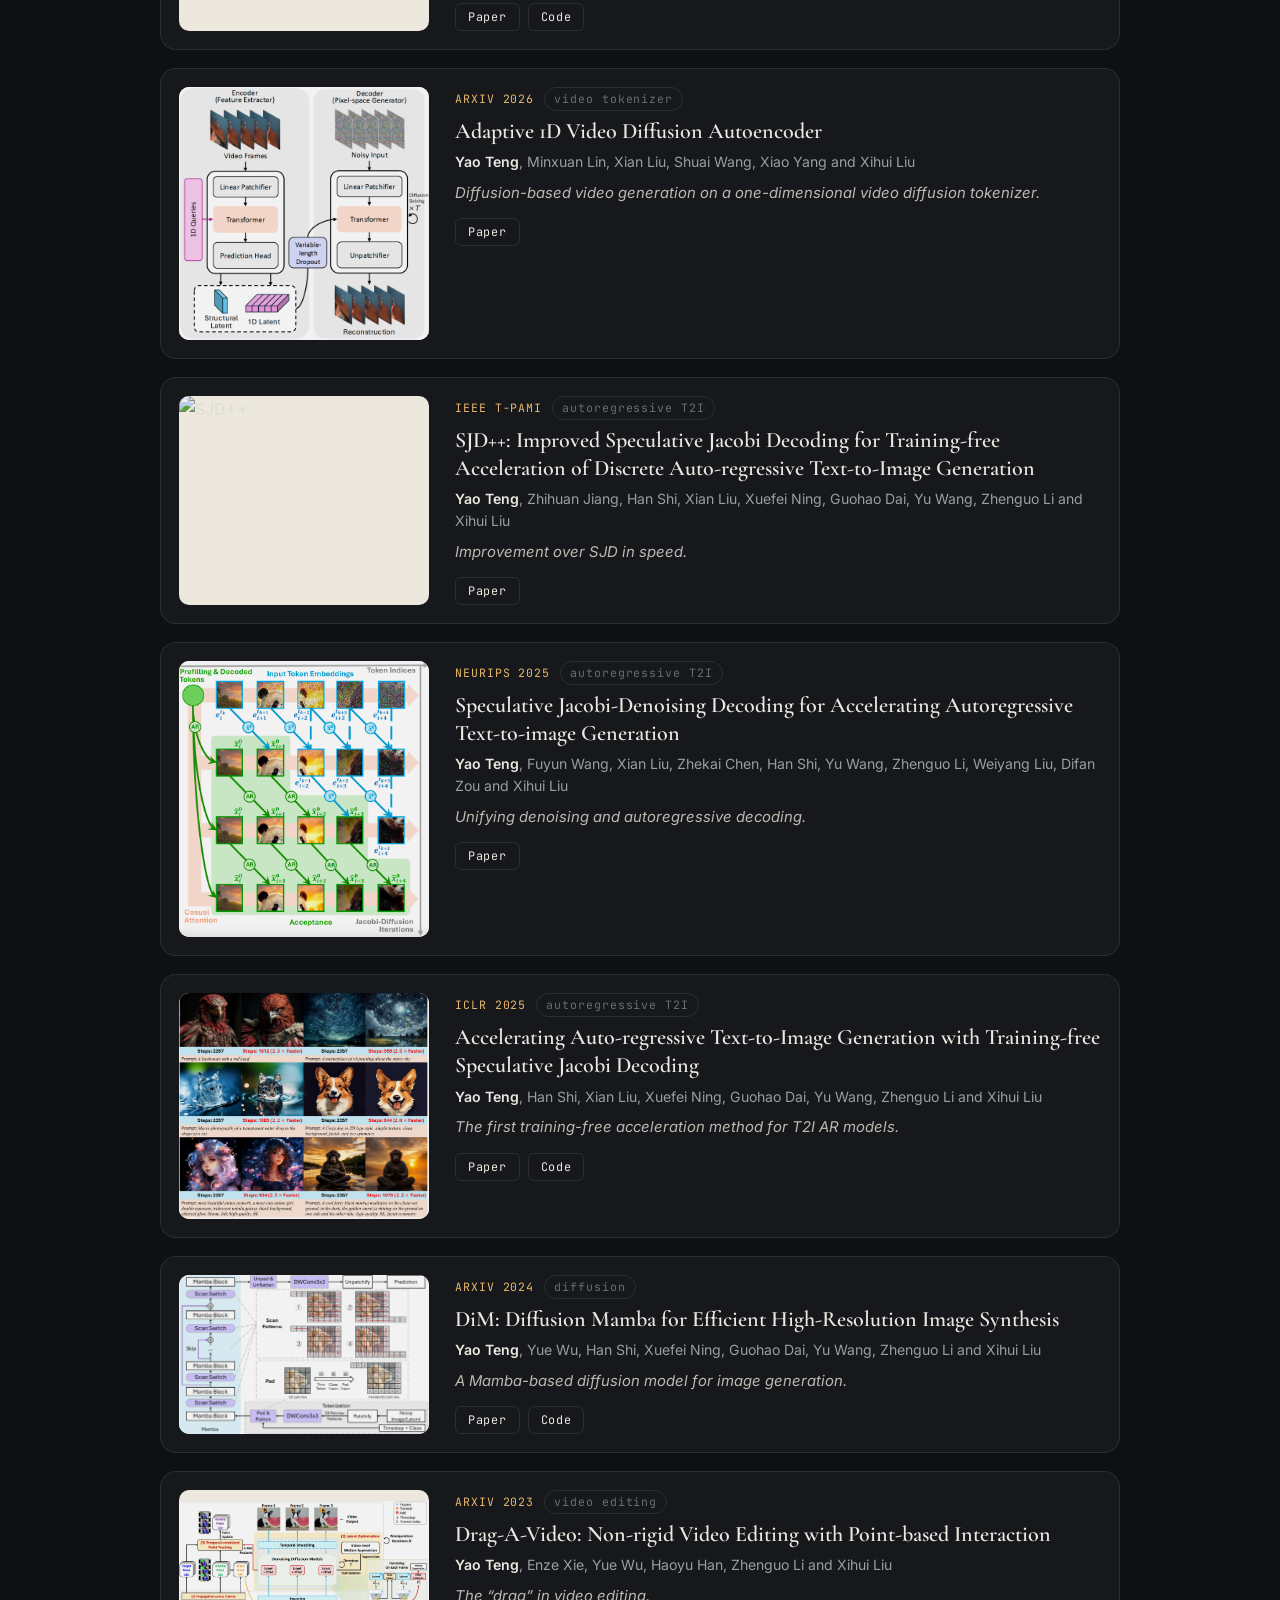
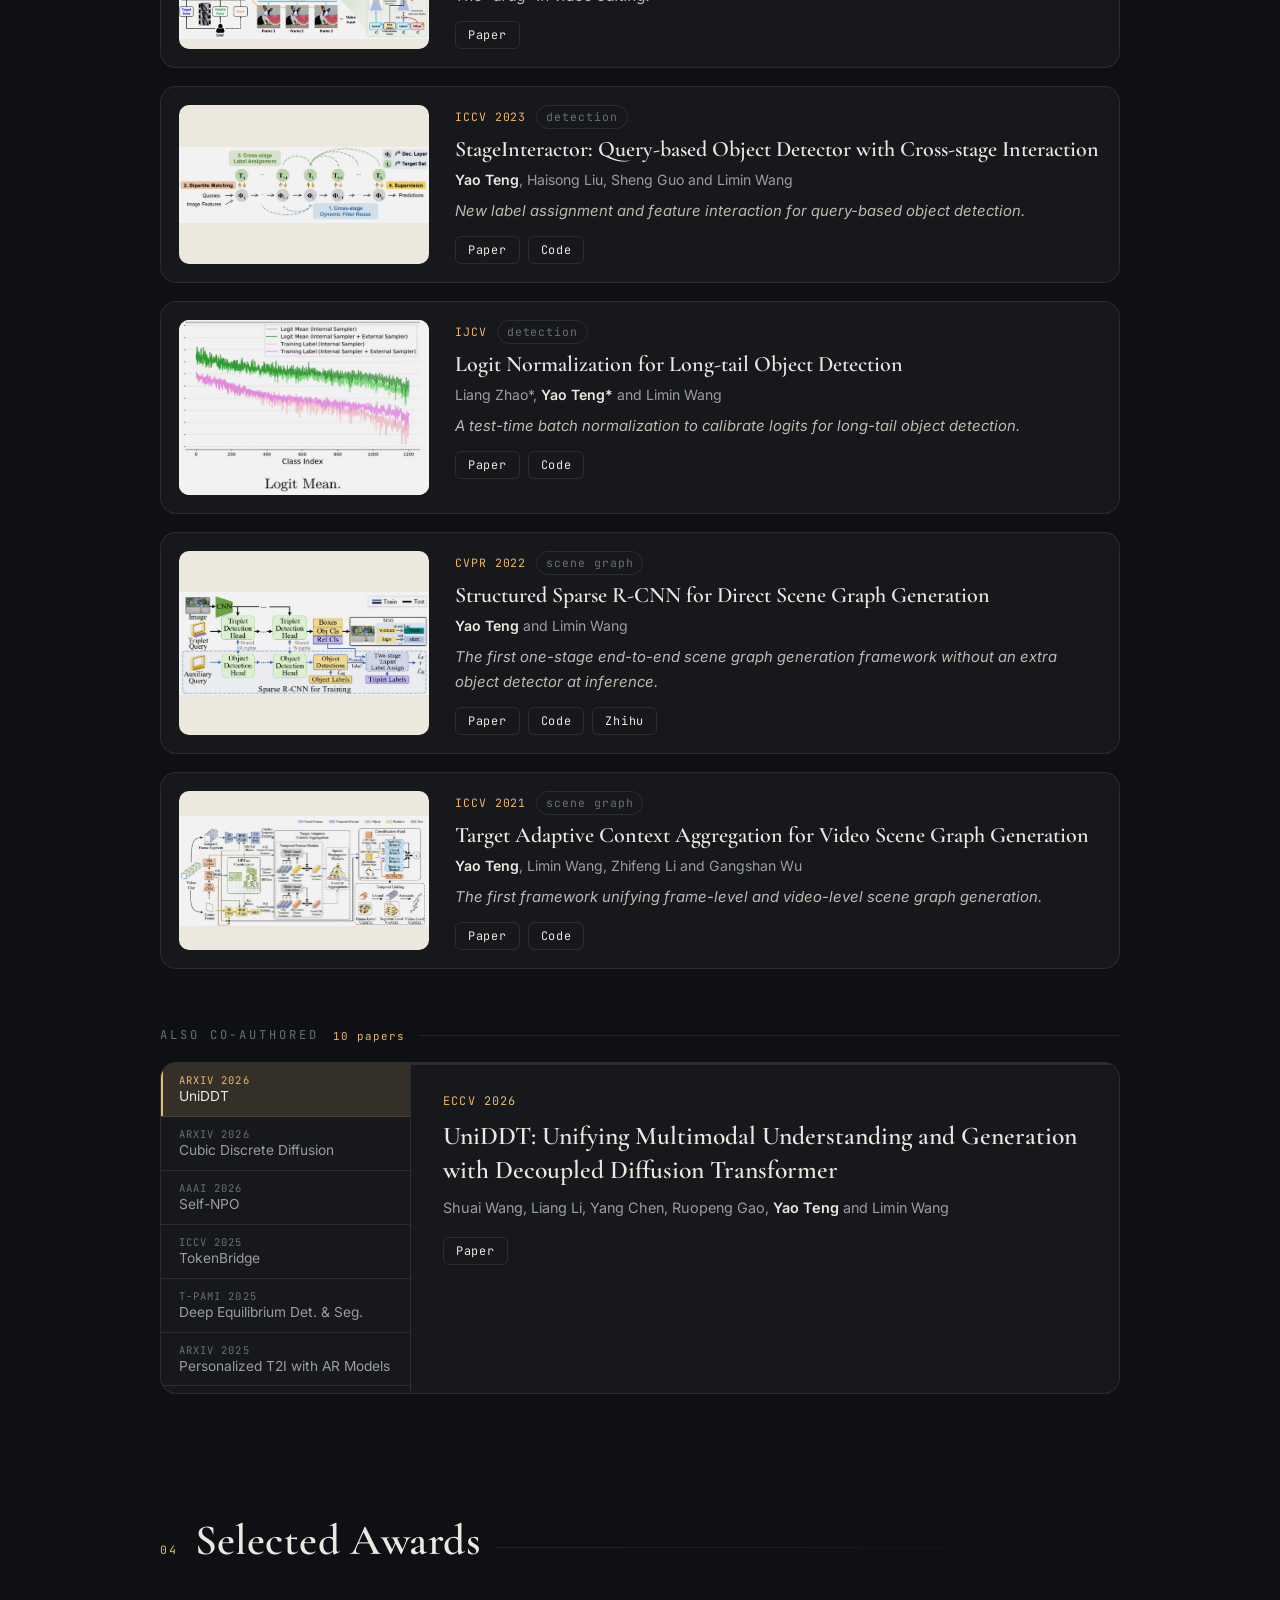
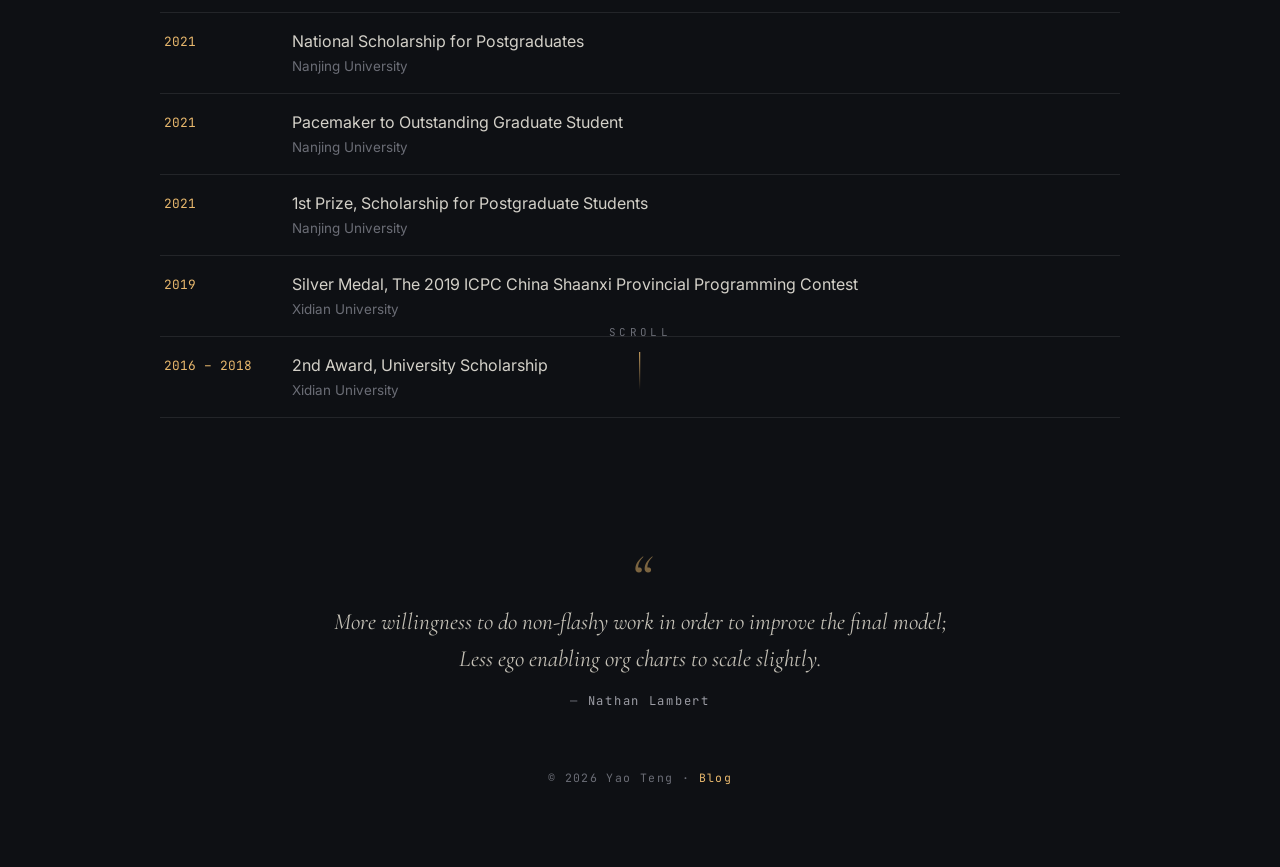
==== commit 6f474b60: "1" ====
--- a/index.html
+++ b/index.html
@@ -19,7 +19,7 @@
 	<link rel="preconnect" href="https://fonts.googleapis.com">
 	<link rel="preconnect" href="https://fonts.gstatic.com" crossorigin>
 	<link href="https://fonts.googleapis.com/css2?family=Cormorant+Garamond:ital,wght@0,500;0,600;0,700;1,500&family=Inter:wght@400;500&family=JetBrains+Mono:wght@400;500&family=Noto+Serif+SC:wght@500;600&display=swap" rel="stylesheet">
-	<link rel="stylesheet" href="css/home.css">
+	<link rel="stylesheet" href="css/home.css?v=20261026">
 	<script>document.documentElement.classList.add('js');</script>
 </head>
 
@@ -466,8 +466,8 @@
 		</div>
 	</footer>
 
-	<script src="js/home.js"></script>
-	<script src="js/ambient.js"></script>
+	<script src="js/home.js?v=20261026"></script>
+	<script src="js/ambient.js?v=20261026"></script>
 	<!-- Serenity (bgm2) parked: <script src="js/bgm2.js"></script> -->
 
 </body>
